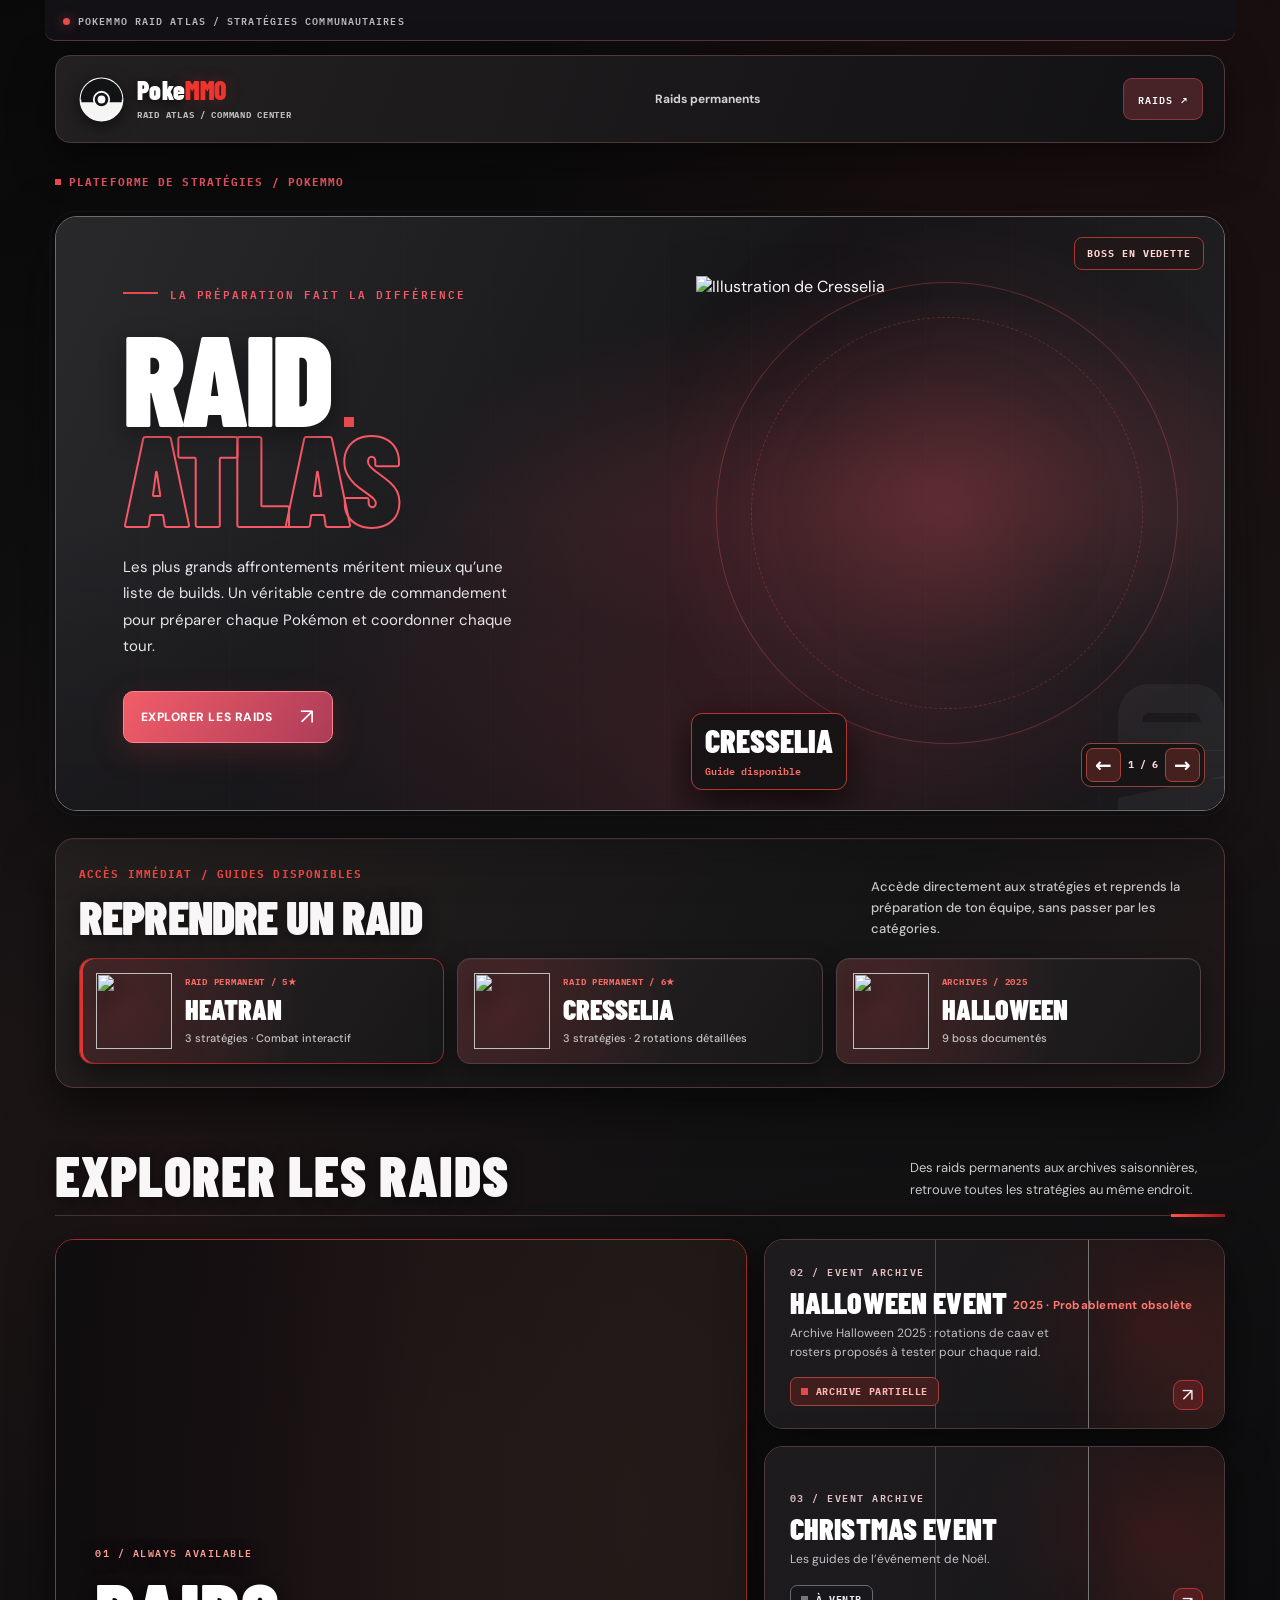
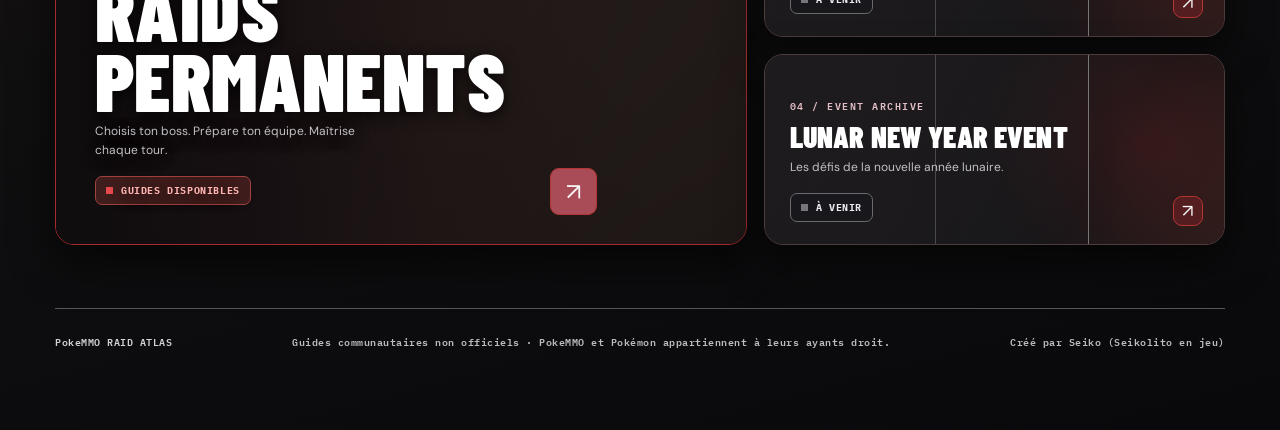
==== index.html @ 14fe2268 "release(fr): finish den GIF framing and transparent Pokemon cards with homepage-only Seiko credit [i" ====
<!doctype html><html lang="fr"><head><meta charset="utf-8"><meta name="viewport" content="width=device-width,initial-scale=1"><meta name="theme-color" content="#0d0e10"><meta name="description" content="Guides de raids PokeMMO : raids permanents, Halloween, Noël et Nouvel An lunaire."><title>Accueil — PokeMMO Raid Atlas</title><link rel="stylesheet" href="assets/raid-hub.css"><link rel="stylesheet" href="assets/raid-pro.css"><link rel="stylesheet" href="assets/raid-atlas.css?v=20261024-atlas1"><link rel="stylesheet" href="assets/raid-site-polish.css?v=20261025-design3"><link rel="stylesheet" href="assets/raid-redesign-v5.css?v=20261025-v5a"><link rel="stylesheet" href="assets/raid-redesign-v6.css?v=20261025-v6d"><style>.halloween-legacy-note{display:inline-block;color:#ff9da5;font:700 clamp(10px,.9vw,12px) "DM Sans",system-ui,sans-serif;letter-spacing:.02em;vertical-align:middle;text-transform:none;white-space:normal}</style><link rel="stylesheet" href="assets/raid-premium-v8.css?v=20261025-premium1"><link rel="stylesheet" href="assets/raid-polish-v9.css?v=20261025-v9d"><link rel="stylesheet" href="assets/raid-finish-v10.css?v=20261025-v10b"><link rel="stylesheet" href="assets/raid-atmosphere-v11.css?v=20261025-v11a"><link rel="stylesheet" href="assets/raid-polish-v12.css?v=20261025-v12b"><link rel="stylesheet" href="assets/raid-polish-v13.css?v=20261025-v13a"></head>
<body><div class="site-wrap" id="top"><div class="mini-bar"><span><i class="rec"></i>POKEMMO RAID ATLAS / STRATÉGIES COMMUNAUTAIRES</span></div>
<header class="topbar navbar"><a class="brand identity" href="index.html" aria-label="Accueil PokeMMO Raid Atlas"><span class="mark" aria-hidden="true"></span><span class="identity-text">Poke<b>MMO</b><small>RAID ATLAS / COMMAND CENTER</small></span></a><nav class="toplinks navlinks" aria-label="Navigation principale"><a href="permanent.html">Raids permanents</a></nav><a class="atlas-secondary" href="permanent.html">RAIDS ↗</a></header>
<main><div class="issue atlas-issue"><span><span class="red-square"></span>PLATEFORME DE STRATÉGIES / POKEMMO</span></div>
  <section class="hero" aria-labelledby="hero-title">
   <div class="hero-left">
    <span class="overline">LA PRÉPARATION FAIT LA DIFFÉRENCE</span>
    <h1 id="hero-title"><span>RAID</span><em>ATLAS</em></h1>
    <p>Les plus grands affrontements méritent mieux qu’une liste de builds. Un véritable centre de commandement pour préparer chaque Pokémon et coordonner chaque tour.</p>
    <a class="primary-button" href="#evenements">EXPLORER LES RAIDS <span class="arr">↗</span></a>
   </div>
   <div class="hero-right"><span class="hero-outline" aria-hidden="true">RAID</span><span class="hero-corner"><i></i> BOSS EN VEDETTE</span><img class="hero-pokemon" src="https://raw.githubusercontent.com/PokeAPI/sprites/master/sprites/pokemon/other/official-artwork/485.png" alt="Illustration officielle de Heatran" width="475" height="475"></div>
   
  </section>
  <section class="raid-quick-access" aria-labelledby="raid-quick-title">
    <div class="raid-quick-access-head">
      <div><span>ACCÈS IMMÉDIAT / GUIDES DISPONIBLES</span><h2 id="raid-quick-title">REPRENDRE UN RAID</h2></div>
      <p>Accède directement aux stratégies et reprends la préparation de ton équipe, sans passer par les catégories.</p>
    </div>
    <div class="raid-quick-access-list">
      <a href="heatran.html" class="raid-quick-access-card raid-quick-special">
        <img loading="lazy" src="https://raw.githubusercontent.com/PokeAPI/sprites/master/sprites/pokemon/other/official-artwork/485.png" alt="">
        <div><span>RAID PERMANENT / 5★</span><strong>HEATRAN</strong><small>3 stratégies · Combat interactif</small></div>
      </a>
      <a href="cresselia.html" class="raid-quick-access-card">
        <img loading="lazy" src="https://raw.githubusercontent.com/PokeAPI/sprites/master/sprites/pokemon/other/official-artwork/488.png" alt="">
        <div><span>RAID PERMANENT / 6★</span><strong>CRESSELIA</strong><small>3 stratégies · 2 rotations détaillées</small></div>
      </a>
      <a href="halloween-2025.html" class="raid-quick-access-card">
        <img loading="lazy" src="https://raw.githubusercontent.com/PokeAPI/sprites/master/sprites/pokemon/other/official-artwork/491.png" alt="">
        <div><span>ARCHIVES / 2025</span><strong>HALLOWEEN</strong><small>9 boss documentés</small></div>
      </a>
    </div>
  </section>
  <section class="section" id="evenements" aria-labelledby="events-title">
    <div class="section-head"><div class="section-title"><h2 id="events-title">EXPLORER LES RAIDS</h2></div><p>Des raids permanents aux archives saisonnières, retrouve toutes les stratégies au même endroit.</p></div>
    <div class="event-grid"><a class="event-card main raid-v10-den-event" href="permanent.html"><span class="event-art raid-v10-den-home" aria-hidden="true"></span><div class="event-info"><span class="card-micro">01 / ALWAYS AVAILABLE</span><h3>RAIDS<br>PERMANENTS</h3><p>Choisis ton boss. Prépare ton équipe. Maîtrise chaque tour.</p><span class="event-state live">Guides disponibles</span></div><span class="event-foot" aria-hidden="true">↗</span></a><a class="event-card haunted" href="halloween.html"><img class="event-art" src="https://raw.githubusercontent.com/PokeAPI/sprites/master/sprites/pokemon/other/official-artwork/94.png" alt="" loading="lazy"><div class="event-info"><span class="card-micro">02 / EVENT ARCHIVE</span><h3>HALLOWEEN EVENT <small class="halloween-legacy-note">2025 · Probablement obsolète</small></h3><p>Archive Halloween 2025 : rotations de caav et rosters proposés à tester pour chaque raid.</p><span class="event-state live">Archive partielle</span></div><span class="event-foot" aria-hidden="true">↗</span></a><a class="event-card winter" href="coming-soon.html?event=christmas"><img class="event-art" src="https://raw.githubusercontent.com/PokeAPI/sprites/master/sprites/pokemon/other/official-artwork/225.png" alt="" loading="lazy"><div class="event-info"><span class="card-micro">03 / EVENT ARCHIVE</span><h3>CHRISTMAS EVENT</h3><p>Les guides de l’événement de Noël.</p><span class="event-state ">À venir</span></div><span class="event-foot" aria-hidden="true">↗</span></a><a class="event-card lunar" href="coming-soon.html?event=lunar"><img class="event-art" src="https://raw.githubusercontent.com/PokeAPI/sprites/master/sprites/pokemon/other/official-artwork/130.png" alt="" loading="lazy"><div class="event-info"><span class="card-micro">04 / EVENT ARCHIVE</span><h3>LUNAR NEW YEAR EVENT</h3><p>Les défis de la nouvelle année lunaire.</p><span class="event-state ">À venir</span></div><span class="event-foot" aria-hidden="true">↗</span></a></div>
  </section>

</main><footer class="atlas-footer"><b>PokeMMO RAID ATLAS</b><span>Guides communautaires non officiels · PokeMMO et Pokémon appartiennent à leurs ayants droit.</span><span class="raid-made-by">Créé par Seiko <span class="raid-made-by-alias">(Seikolito en jeu)</span></span></footer></div><script src="assets/raid-home-carousel.js?v=20261025-v6d"></script><script src="assets/raid-premium-v8.js?v=20261025-premium1"></script><script src="assets/raid-polish-v9.js?v=20261025-v10a"></script></body></html>
---- assets/raid-hub.css ----
:root{color-scheme:dark;font-family:Inter,ui-sans-serif,system-ui,-apple-system,"Segoe UI",sans-serif;--base:#06101e;--surface:#091827;--line:#395476;--text:#f6f8ff;--muted:#adbed1;--hot:#ff804f;background:#06101e;color:var(--text)}
*{box-sizing:border-box}html{scroll-behavior:smooth}body{margin:0;min-height:100vh;background:radial-gradient(ellipse 70% 45% at 48% -13%,#12405c66,transparent),#06101e}
a{text-decoration:none;color:inherit}button{font:inherit}
.site-wrap{max-width:1260px;margin:0 auto;padding:0 26px 90px}
.topbar{display:flex;align-items:center;justify-content:space-between;gap:16px;margin:0 0 23px;padding:20px 0 15px;border-bottom:1px solid #ffffff18}
.brand{display:flex;align-items:center;gap:10px;font-weight:900;letter-spacing:.04em;color:#f3f5fd;font-size:17px;white-space:nowrap}.brand b{color:#ffc15e}.brand small{display:block;letter-spacing:.24em;font-size:9px;color:#b6cde3}
.pokeball{width:33px;height:33px;flex:none;display:inline-grid;place-items:center;border:3px solid #05111f;border-radius:50%;background:linear-gradient(#f64643 0 45%,#111827 46% 56%,#f6f8fa 57%);box-shadow:0 0 0 1px #ffffff9a,0 4px 12px #0009}.pokeball:before{content:"";width:9px;height:9px;border-radius:50%;background:#f7faff;border:3px solid #172235}
.toplinks{display:flex;align-items:center;gap:15px;color:#9eafc6;font-size:13px}.toplinks a:hover,.breadcrumb a:hover{color:#fff}
.breadcrumb{display:flex;align-items:center;gap:11px;margin-bottom:21px;color:#adbed2;font-size:12px}.breadcrumb a{color:#d9e6f9}.breadcrumb .chev{color:#7592b0}
.scene-banner{height:155px;position:relative;overflow:hidden;border:1px solid #305475;border-radius:20px;margin-bottom:21px;background:linear-gradient(90deg,#08202b,#14233c)}
.scene-banner>img{width:100%;height:100%;object-fit:cover;object-position:center 48%;image-rendering:auto;display:block}
.scene-banner:after{content:"";position:absolute;inset:0;box-shadow:inset 0 -25px 35px #06101eb8;pointer-events:none}
.hero-kicker{display:inline-block;color:#63d1ee;text-transform:uppercase;letter-spacing:.2em;font-size:11px;font-weight:850}
h1{font-size:clamp(2.4rem,5vw,4.5rem);line-height:1.04;letter-spacing:-.06em;margin:10px 0 14px}
h2,h3{letter-spacing:-.03em}.intro{font-size:1.02rem;color:#c0cde0;max-width:710px;line-height:1.65;margin:0 0 27px}
.centered{text-align:center}.centered .intro{margin-left:auto;margin-right:auto}
.page-title{margin-bottom:31px}.page-title h1{margin:8px 0 10px}
.event-grid{display:grid;grid-template-columns:repeat(4,minmax(0,1fr));gap:16px}
.raid-grid{display:grid;grid-template-columns:repeat(3,minmax(0,1fr));gap:16px}
.illustrated-card{display:flex;flex-direction:column;min-width:0;border:1px solid #4b698a;border-radius:15px;overflow:hidden;background:linear-gradient(#0a1d31,#081320);box-shadow:0 9px 28px #0006;position:relative;transition:transform .23s,border-color .23s,box-shadow .23s}
.illustrated-card:focus-visible{outline:3px solid #ffe3a4;outline-offset:5px}
.illustrated-card:hover{transform:translateY(-5px);border-color:#85bce6;box-shadow:0 16px 42px #000b}
.illustrated-card.featured{border-color:#ff783c;box-shadow:0 0 0 1px #ff774b88,0 0 16px #f35c38b0,0 14px 34px #000a}
.illustrated-card.featured:hover{box-shadow:0 0 0 2px #ff9258,0 0 30px #ff673ab0,0 16px 38px #000a}
.illustrated-card.featured:after{content:"";position:absolute;inset:0;border:1px solid #ffab78;border-radius:14px;pointer-events:none}
.art-slice{position:relative;display:block;width:100%;height:auto;aspect-ratio:4/3;overflow:hidden;background:#12192b}
.art-slice.art-raid{aspect-ratio:2/1}.art-slice img{position:absolute;top:0;left:0;width:400%;height:auto;max-width:none;transform:translate(var(--shift-x,0%),var(--shift-y,0%));display:block}
.art-slice:after{content:"";position:absolute;inset:0;box-shadow:inset 0 -16px 22px #06111f66;pointer-events:none}
.card-body{flex:1;min-height:157px;display:flex;flex-direction:column;padding:17px 17px 16px}
.card-body h2{font-size:clamp(1.06rem,1.7vw,1.42rem);line-height:1.2;margin:0 0 8px;color:#fff}
.card-body p{color:#afbed1;line-height:1.45;font-size:13px;margin:0 0 17px}
.card-foot{display:flex;align-items:center;justify-content:space-between;gap:9px;margin-top:auto}
.card-status{font-size:11px;font-weight:750;color:#c4d8ee;border:1px solid #60758c80;background:#233449;border-radius:8px;padding:7px 12px}
.card-status.live{background:#9b2924;border-color:#f76d54;color:#fff}
.round-arrow{border:1px solid #476988;background:#0e2335;border-radius:50%;height:35px;width:35px;display:grid;place-items:center;font-size:23px;line-height:1;color:#f6fbff}
.featured .round-arrow{background:#fff;color:#162436;border-color:#fff}
.raid-grid .card-body{min-height:122px;padding:14px 15px}.raid-grid .card-body h2{font-size:1.16rem}.raid-grid .card-body p{margin-bottom:11px}
.raid-grid .card-status{font-size:10px;padding:5px 10px}
.raid-grid .round-arrow{width:30px;height:30px;font-size:19px}
.back-link{display:inline-flex;align-items:center;gap:9px;border:1px solid #5a7391;background:#11263a;color:#dbe9fd;padding:10px 15px;border-radius:25px;font-size:13px;font-weight:750;margin-bottom:23px;transition:background .2s}.back-link:hover{background:#263e58}
.title-scene{background:radial-gradient(ellipse at 100% 20%,#25577a,transparent 46%),linear-gradient(110deg,#0b2639,#091c2a);border:1px solid #4b7698;border-radius:18px;position:relative;overflow:hidden;padding:34px;margin:10px 0 27px}
.title-scene:before{content:"";position:absolute;inset:-10px 0 0 auto;width:57%;background:url("raid-art.webp") 0% 60%/400% auto no-repeat;opacity:.20}
.title-scene>*{position:relative;z-index:1}
.soon-card{max-width:700px;margin:40px auto 0;padding:30px;background:linear-gradient(135deg,#10253b,#0c1726);border:1px solid #4d7291;border-radius:21px;display:flex;align-items:center;gap:22px}
.soon-card img{width:120px;height:120px;object-fit:contain;image-rendering:pixelated;filter:drop-shadow(0 8px 16px #0007)}
.soon-card h2{margin:0 0 7px}.soon-card p{margin:0;color:#a6bad3;line-height:1.5}
.site-footer{border-top:1px solid #33495f;margin-top:48px;padding-top:19px;color:#889fb7;font-size:12px;text-align:center}
@media(max-width:1030px){.event-grid{grid-template-columns:repeat(2,minmax(0,1fr))}.event-grid .art-slice{aspect-ratio:5/3}.raid-grid{grid-template-columns:repeat(2,minmax(0,1fr))}}
@media(max-width:620px){.site-wrap{padding:0 14px 60px}.topbar{padding:14px 0}.toplinks{font-size:11px}.brand{font-size:13px}.brand small{font-size:8px}.pokeball{width:27px;height:27px}.scene-banner{height:auto;aspect-ratio:7/2;border-radius:13px}.scene-banner img{object-fit:cover}.event-grid,.raid-grid{grid-template-columns:repeat(2,minmax(0,1fr));gap:9px}.event-grid .art-slice{aspect-ratio:4/3}.card-body{padding:11px;min-height:152px}.card-body h2{font-size:14px}.card-body p{font-size:11px;line-height:1.38}.card-status{font-size:9px;padding:5px 6px}.round-arrow{width:27px;height:27px;font-size:18px}.raid-grid .card-body{padding:10px;min-height:105px}.raid-grid .card-body h2{font-size:14px}.raid-grid .card-body p{font-size:10px}.title-scene{padding:23px}.intro{font-size:.89rem}.soon-card{padding:18px;gap:8px}.soon-card img{width:80px;height:80px}}
@media(max-width:390px){.event-grid,.raid-grid{grid-template-columns:1fr}.card-body{min-height:112px}.raid-grid .art-slice,.event-grid .art-slice{aspect-ratio:2/1}}
@media(prefers-reduced-motion:reduce){.illustrated-card,.back-link{transition:none}}
---- assets/raid-pro.css ----
/* Raid Guide FR — interface nette, cohérente et responsive. */
:root{--pro-line:#283e55;--pro-ink:#f4f7fc;--pro-muted:#a6b8cc;--pro-bg:#070f1c}
body{background:radial-gradient(ellipse 68% 380px at 50% -150px,#20426160,transparent),#070f1c;color:var(--pro-ink)}
.site-wrap{max-width:1190px;padding:0 26px 80px}
.topbar{margin-bottom:26px;padding:21px 0 18px;border-bottom:1px solid #284159}
.brand{letter-spacing:.025em;font-size:18px}.brand small{font-size:10px;letter-spacing:.22em}
.toplinks{gap:22px}.toplinks a{font-weight:650;color:#b8cce0}.toplinks a:hover{color:white}
.scene-banner{height:145px;border-radius:12px;border-color:#2f475c;box-shadow:none;background:#122b40}
.scene-banner>img{object-fit:cover;object-position:center 48%;opacity:.80}
.scene-banner:after{background:linear-gradient(0deg,#07111bdd,transparent 55%),linear-gradient(90deg,#07142188,transparent 60%)}
.hero-kicker{font-size:11px;color:#79c8e3;letter-spacing:.17em}
h1{font-size:clamp(2.2rem,5vw,3.8rem);letter-spacing:-.048em;line-height:1.08}
h2{letter-spacing:-.018em}
.intro{color:#b4c3d4;line-height:1.58;font-size:1.02rem}
.page-title{margin-bottom:30px}
.breadcrumb{color:#adc1d4;font-size:13px;margin-bottom:20px}
.back-link{border-radius:8px;background:#112238;border:1px solid #354f6c;box-shadow:none;font-weight:650}
.event-grid,.raid-grid{gap:17px}
.illustrated-card{background:#0b1828;border:1px solid #30475f;border-radius:13px;box-shadow:0 5px 20px #02050a4c;transition:transform .18s ease,border-color .18s ease,box-shadow .18s ease}
.illustrated-card:hover{transform:translateY(-3px);border-color:#6d95b8;box-shadow:0 12px 27px #02050a99}
.illustrated-card.featured,.illustrated-card.featured:hover{border:1px solid #e78955;box-shadow:0 0 0 1px #e7895530,0 10px 30px #0009}
.illustrated-card.featured:after{border:0;border-radius:0;inset:auto 0 0;height:3px;background:#ef8856}
.art-slice.art-pro,.event-grid .art-slice.art-pro,.raid-grid .art-slice.art-pro{position:relative;aspect-ratio:1.25;min-height:0;width:100%;isolation:isolate;overflow:hidden;background:radial-gradient(circle at 62% 45%,var(--glow,#7a5263),transparent 57%),linear-gradient(155deg,var(--shade-a,#222d49),var(--shade-b,#0b1528))}
.raid-grid .art-slice.art-pro{aspect-ratio:1.64}
.art-slice.art-pro:before{content:"";position:absolute;inset:0;z-index:-1;background:radial-gradient(circle at 82% 13%,#ffffff12 0 1px,transparent 2px) 0 0 / 26px 26px,linear-gradient(165deg,transparent 40%,#06111f55 100%);pointer-events:none}
.art-slice.art-pro:after{content:"";position:absolute;inset:0;box-shadow:none;background:linear-gradient(0deg,#0b1723b5,transparent 33%);pointer-events:none;z-index:1}
.art-slice .scene-motif{position:absolute;inset:auto -10% -50% -10%;height:70%;border:1px solid #ffffff0c;border-radius:50% 50% 0 0;background:linear-gradient(0deg,#080f1db3,#ffffff0a);transform:rotate(-6deg)}
.art-slice img.art-pokemon{position:absolute;z-index:1;display:block;left:15%;top:0;width:70%;height:96%;max-width:100%;object-fit:contain;image-rendering:auto;transform:none;filter:drop-shadow(0 12px 13px #000b);transition:transform .25s ease}
.illustrated-card:hover .art-slice img.art-pokemon{transform:translateY(-4px) scale(1.025)}
.theme-lava{--shade-a:#402333;--shade-b:#1f2436;--glow:#b75737aa}
.theme-ghost{--shade-a:#28234c;--shade-b:#121933;--glow:#7542c4a0}
.theme-frost{--shade-a:#15354d;--shade-b:#0b2540;--glow:#67afdb82}
.theme-lunar{--shade-a:#52273e;--shade-b:#2d1b34;--glow:#c65e478a}
.theme-dream{--shade-a:#27344e;--shade-b:#171e39;--glow:#b7a1e082}
.theme-melody{--shade-a:#34254a;--shade-b:#1c2340;--glow:#d685b583}
.theme-steel{--shade-a:#233f50;--shade-b:#152433;--glow:#729ebf8f}
.theme-stone{--shade-a:#4a3337;--shade-b:#262337;--glow:#ba826e8f}
.theme-forest{--shade-a:#1b493c;--shade-b:#152d30;--glow:#5ba76b85}
.card-body{min-height:148px;padding:16px 16px 17px;gap:0}
.card-body h2{font-size:clamp(1.06rem,1.7vw,1.29rem);letter-spacing:-.02em;margin:0 0 8px;font-weight:780;line-height:1.24}
.card-body p{font-size:12px;color:#a9bbcf;line-height:1.55}
.card-status{background:#182a3f;border:1px solid #354e6c;color:#bfd1e5;border-radius:7px;font-weight:720;font-size:11px;padding:7px 11px}
.card-status.live{background:#753827;border-color:#cf7048;color:#fff}
.round-arrow{background:#132339;border-color:#3a536b;width:31px;height:31px;font-size:19px}
.featured .round-arrow{background:#e8f1ff;border-color:#e8f1ff}
.raid-grid .card-body{min-height:110px;padding:14px}
.raid-grid .card-body h2{font-size:1.15rem}
.raid-grid .card-body p{font-size:12px}
.soon-card,.title-scene{border-radius:13px;box-shadow:none;border-color:#375570}
.site-footer{border-color:#2a4058;color:#859db5}
@media(max-width:1030px){.event-grid{grid-template-columns:repeat(2,minmax(0,1fr))}.raid-grid{grid-template-columns:repeat(2,minmax(0,1fr))}.event-grid .art-slice.art-pro{aspect-ratio:1.5}}
@media(max-width:620px){.site-wrap{padding:0 15px 64px}.scene-banner{height:118px}.topbar{gap:8px}.brand{font-size:13px}.toplinks{gap:9px;font-size:11px}h1{font-size:2.3rem}.event-grid,.raid-grid{grid-template-columns:repeat(2,minmax(0,1fr));gap:10px}.event-grid .art-slice.art-pro,.raid-grid .art-slice.art-pro{aspect-ratio:1.16}.card-body{min-height:150px;padding:12px}.card-body h2{font-size:14px}.card-body p,.raid-grid .card-body p{font-size:11px}.raid-grid .card-body{min-height:139px;padding:12px}.card-status{font-size:10px;padding:5px 7px}.art-slice img.art-pokemon{width:84%;left:8%}}
@media(max-width:390px){.event-grid,.raid-grid{grid-template-columns:1fr}.event-grid .art-slice.art-pro,.raid-grid .art-slice.art-pro{aspect-ratio:1.7}.card-body,.raid-grid .card-body{min-height:105px}}
@media(prefers-reduced-motion:reduce){.illustrated-card,.art-slice img.art-pokemon{transition:none!important}}
---- assets/raid-atlas.css ----
/* Identité RAID ATLAS approuvée pour les pages de navigation françaises. */

@import url('https://fonts.googleapis.com/css2?family=Barlow+Condensed:wght@500;600;700;800;900&family=DM+Sans:wght@400;500;600;700&family=IBM+Plex+Mono:wght@400;500;600&display=swap');
:root{color-scheme:dark;--bg:#0d0e10;--frame:#151619;--surface:#1b1c20;--surface2:#222327;--line:#36383e;--text:#f5f4f1;--muted:#a4a5ab;--dim:#74767f;--red:#e8494c;--red2:#fd6665;--bone:#edeae5;--heading:"Barlow Condensed",Impact,"Arial Narrow",sans-serif;--sans:"DM Sans",system-ui,sans-serif;--mono:"IBM Plex Mono",ui-monospace,monospace;font-family:var(--sans);background:var(--bg);color:var(--text)}
*{box-sizing:border-box}html{scroll-behavior:smooth}body{min-height:100vh;margin:0;background:var(--bg)}body:before{content:"";position:fixed;inset:0;pointer-events:none;opacity:.075;background:repeating-linear-gradient(0deg,transparent 0 3px,#fff 3.5px 4px);z-index:50;mix-blend-mode:soft-light}
a{color:inherit;text-decoration:none}button{font:inherit}button,a{outline-offset:4px}button:focus-visible,a:focus-visible{outline:2px solid #fff}img{display:block;max-width:100%}p,h1,h2,h3{margin-top:0}
.shell{max-width:1460px;margin:auto;padding:0 clamp(17px,4.3vw,68px) 80px}
.mini-bar{font:600 10px var(--mono);letter-spacing:.16em;color:#a9a9ad;border-bottom:1px solid var(--line);padding:11px 0;display:flex;gap:12px;align-items:center;justify-content:space-between}
.mini-bar .rec{display:inline-block;width:7px;height:7px;border-radius:50%;background:var(--red);box-shadow:0 0 13px #e8494c66;margin-right:8px}
.navbar{height:84px;display:flex;justify-content:space-between;align-items:center;gap:30px}
.identity{display:flex;gap:12px;align-items:center}
.mark{display:grid;place-items:center;width:42px;height:42px;background:var(--red);clip-path:polygon(0 0,80% 0,100% 20%,100% 100%,20% 100%,0 80%);position:relative}
.mark:before{content:"";width:24px;height:24px;border-radius:50%;border:3px solid #fff;position:absolute}
.mark:after{content:"";width:12px;height:3px;background:#fff;position:absolute;box-shadow:0 0 0 2px var(--red)}
.identity-text{font:900 23px/0.9 var(--heading);letter-spacing:.035em}.identity-text b{color:var(--red)}
.identity-text small{display:block;font:600 9px var(--mono);letter-spacing:.19em;color:var(--muted);margin-top:7px}
.navlinks{display:flex;gap:34px;align-items:center;font:600 12px var(--sans);color:#aeb0b8}.navlinks a:hover{color:white}.navlinks a:first-child{color:white}
.nav-pill{border:1px solid #4b4d53;padding:11px 15px;font:600 11px var(--mono);letter-spacing:.03em;transition:border-color .2s,background .2s}.nav-pill:hover{border-color:#d7d6d3;background:#25262a}
.issue{display:flex;justify-content:space-between;gap:12px;align-items:center;font:600 10px var(--mono);letter-spacing:.13em;color:#9c9da4;border-top:1px solid var(--line);padding:12px 0 13px}
.issue strong{color:#fff}.issue .red-square{width:6px;height:6px;background:var(--red);display:inline-block;margin:0 8px 1px 0}
.hero{position:relative;isolation:isolate;overflow:hidden;min-height:560px;background:#18191d;border:1px solid #3d3e43;display:grid;grid-template-columns:1fr .9fr;align-items:stretch}
.hero:before{content:"";position:absolute;inset:0;z-index:-2;background:linear-gradient(116deg,#1b1b1e 2%,#151519 53%,#411d22 100%)}
.hero:after{content:"";position:absolute;inset:0;z-index:-1;background:repeating-linear-gradient(90deg,transparent 0 71px,#ffffff09 71px 72px),linear-gradient(180deg,transparent 72%,#0d0e1099);pointer-events:none}
.hero-left{padding:clamp(30px,5.2vw,76px);display:flex;flex-direction:column;align-items:flex-start;justify-content:center;position:relative;z-index:4}
.overline{font:600 11px var(--mono);letter-spacing:.18em;color:#d1bab7;display:flex;align-items:center;gap:12px;margin-bottom:24px}
.overline:before{content:"";display:block;width:35px;height:2px;background:var(--red)}
.hero h1{font:900 clamp(76px,10vw,154px)/.77 var(--heading);letter-spacing:-.033em;color:#f5f4f1;margin:0 0 29px;text-transform:uppercase;white-space:nowrap}
.hero h1 em{font-style:normal;color:transparent;-webkit-text-stroke:1px #d6d4d0;display:block;letter-spacing:-.05em}
.hero h1 span{display:block;position:relative}.hero h1 span:after{content:"";display:inline-block;width:10px;height:10px;background:var(--red);margin-left:14px}
.hero p{max-width:390px;font-size:14px;line-height:1.85;color:#bfc0c4;margin-bottom:32px}
.primary-button{background:var(--red);border:1px solid var(--red);min-height:50px;display:inline-flex;align-items:center;gap:28px;justify-content:space-between;padding:14px 17px;color:#fff;font:800 12px var(--sans);letter-spacing:.045em;transition:background .15s,transform .2s}.primary-button:hover{background:#f56061;transform:translateY(-2px)}.primary-button .arr{font:22px/1 var(--sans)}
.hero-right{position:relative;z-index:2;display:grid;place-items:center;overflow:hidden;min-height:410px}
.hero-right:before{content:"";position:absolute;width:520px;height:520px;max-width:96%;border:1px solid #ffffff1e;border-radius:50%;background:radial-gradient(circle,#a642413d 0,transparent 61%);box-shadow:inset 0 0 0 56px #ffffff04,inset 0 0 0 100px #0000}
.hero-right:after{content:"";width:390px;height:390px;max-width:74%;aspect-ratio:1;position:absolute;border:1px dashed #ffffff3a;border-radius:50%;animation:spin 65s linear infinite}
.hero-pokemon{position:relative;z-index:2;width:min(91%,590px);max-height:520px;object-fit:contain;filter:drop-shadow(0 35px 20px #000b);animation:float 6s ease-in-out infinite}
.hero-outline{position:absolute;z-index:0;font:900 240px var(--heading);right:-10%;bottom:-88px;color:#ffffff09;letter-spacing:-.06em;transform:rotate(-90deg);pointer-events:none}
.hero-corner{position:absolute;right:28px;top:25px;z-index:4;display:flex;gap:8px;align-items:center;font:500 10px var(--mono);color:#e7c3be;letter-spacing:.09em}
.hero-corner i{display:inline-block;width:23px;height:1px;background:var(--red)}
.hero-bottom{grid-column:1/-1;background:#101114ec;border-top:1px solid #44444a;display:grid;grid-template-columns:repeat(3,1fr);position:relative;z-index:5}
.hero-bottom>div{padding:17px 26px;display:flex;gap:11px;align-items:center;border-right:1px solid #37383d}
.hero-bottom>div:last-child{border-right:0}.hero-bottom strong{font:900 30px var(--heading);color:#fff}.hero-bottom span{font:600 9px var(--mono);letter-spacing:.12em;color:#999ba3;text-transform:uppercase}
.section{margin-top:75px}.section-head{display:flex;align-items:flex-end;justify-content:space-between;gap:20px;margin-bottom:23px}
.section-title{display:flex;gap:17px;align-items:flex-start}
.section-no{font:600 13px var(--mono);color:var(--red);padding-top:7px}
.section h2{font:900 clamp(37px,4.4vw,61px)/.94 var(--heading);letter-spacing:.01em;text-transform:uppercase;margin:0}
.section-head p{color:#9b9da3;font-size:12px;max-width:315px;line-height:1.7;margin:0}
.link-arrow{font:650 11px var(--mono);color:#d6d7dc;border-bottom:1px solid #64666c;padding-bottom:9px;white-space:nowrap}.link-arrow:hover{color:var(--red);border-color:var(--red)}
.event-grid{display:grid;grid-template-columns:1.2fr .8fr;grid-template-rows:repeat(3,minmax(140px,1fr));gap:13px}
.event-card{position:relative;overflow:hidden;display:flex;align-items:flex-end;isolation:isolate;border:1px solid #3b3c42;background:var(--surface);min-height:143px;transition:transform .2s,border-color .2s}.event-card:hover{transform:translateY(-3px);border-color:#a4a4a8}
.event-card:before{content:"";position:absolute;inset:0;z-index:-2;background:radial-gradient(circle at 77% 49%,var(--aura,#4d4141) 0,transparent 58%),linear-gradient(112deg,#242429,#16171a)}
.event-card:after{content:"";position:absolute;inset:0;z-index:-1;background:linear-gradient(90deg,#111215d1 0%,#11121590 54%,transparent 100%)}
.event-card.main{grid-row:1/4;min-height:455px;--aura:#85332e70;border-color:#9d5556;background:#262022}
.event-card.main:after{background:linear-gradient(0deg,#111115dc 0%,#11111588 43%,transparent 79%)}
.event-art{position:absolute;right:5%;top:-13%;height:137%;width:58%;object-fit:contain;object-position:center;filter:drop-shadow(0 18px 18px #0009);opacity:.9;z-index:-1;transition:transform .26s ease}
.event-card:hover .event-art{transform:translateY(-5px) scale(1.04)}
.event-card.main .event-art{top:3%;height:82%;right:0;width:94%;opacity:.93}
.event-info{position:relative;z-index:2;display:flex;flex-direction:column;align-items:flex-start;gap:8px;padding:22px 25px;width:100%}
.event-card.main .event-info{padding:39px}
.card-micro{font:600 10px var(--mono);letter-spacing:.15em;color:#cbcccf}
.event-card.main .card-micro{color:#ff9c93}.event-info h3{font:900 30px/.95 var(--heading);margin:0;text-transform:uppercase;letter-spacing:.01em}
.event-card.main h3{font-size:clamp(53px,6.4vw,93px);max-width:400px;line-height:.85;margin-top:6px}
.event-info p{font-size:12px;line-height:1.55;color:#c2c1c5;margin:0;max-width:290px}
.event-state{display:flex;align-items:center;gap:8px;font:700 10px var(--mono);text-transform:uppercase;letter-spacing:.06em;color:#e4e3e2;margin-top:8px}
.event-state:before{content:"";width:7px;height:7px;background:#75777d}.event-state.live:before{background:var(--red)}
.event-foot{position:absolute;right:21px;bottom:18px;width:30px;height:30px;border:1px solid #ffffff88;display:grid;place-items:center;font:18px var(--sans);z-index:4}
.event-card.main .event-foot{right:30px;bottom:29px;width:47px;height:47px;background:var(--red);border-color:var(--red);font-size:24px}
.event-card.haunted{--aura:#55416c8c}.event-card.winter{--aura:#3b677a8c}.event-card.lunar{--aura:#8b3b4180}
.raid-list{display:grid;grid-template-columns:repeat(3,minmax(0,1fr));gap:13px}
.raid-tile{position:relative;min-height:228px;background:#1a1b1f;border:1px solid #34363c;overflow:hidden;isolation:isolate;padding:20px;display:flex;flex-direction:column;align-items:flex-start;justify-content:space-between;transition:transform .18s,border-color .18s}
.raid-tile:after{content:"";position:absolute;inset:0;z-index:-2;background:radial-gradient(circle at 83% 64%,var(--halo,#4c4b4d75),transparent 63%)}
.raid-tile:hover{border-color:#9c9da1;transform:translateY(-3px)}
.raid-tile.selected{border-color:#a74b4e;background:#231b1f;--halo:#a842427d}.raid-tile .num{font:500 11px var(--mono);letter-spacing:.07em;color:#999aa3}
.raid-tile h3{font:900 clamp(31px,3.6vw,49px) var(--heading);text-transform:uppercase;letter-spacing:.018em;margin:0 0 7px;position:relative;z-index:3}
.raid-tile p{font:500 11px var(--sans);color:#b2b4ba;position:relative;z-index:3;margin:0}
.raid-art{position:absolute;top:0;right:-6%;height:100%;width:67%;object-fit:contain;opacity:.77;filter:drop-shadow(0 12px 12px #0009)}
.raid-tile.selected .raid-art{opacity:1}
.raid-tile .available{font:600 9px var(--mono);padding:7px 10px;color:#eee;border:1px solid #5e6068;position:relative;z-index:3}
.raid-tile.selected .available{background:var(--red);border-color:var(--red);color:#fff}
.tactical{margin-top:76px;border:1px solid #414349;background:#16171a;display:grid;grid-template-columns:280px minmax(0,1fr);overflow:hidden;min-height:430px}
.tactical-aside{background:linear-gradient(180deg,#2e1c20,#1b191c 53%,#16171a);border-right:1px solid #42444b;padding:33px 25px;display:flex;flex-direction:column;gap:15px;position:relative;overflow:hidden}
.tactical-aside:before{content:"485";position:absolute;bottom:-44px;left:3px;font:900 250px var(--heading);color:#ffffff0b;pointer-events:none}
.tactical-aside .code{font:600 11px var(--mono);color:#f1797c;letter-spacing:.16em}
.tactical-aside h2{font:900 58px/.91 var(--heading);text-transform:uppercase;margin:5px 0}
.tactical-aside p{font:500 12px/1.7 var(--sans);color:#bcb5b6;z-index:2}
.tactical-aside .asidetag{font:700 10px var(--mono);color:#f1cbcb;border-left:2px solid var(--red);padding-left:11px;z-index:2}
.tactical-main{padding:26px 27px}
.tactical-top{display:flex;align-items:center;justify-content:space-between;gap:18px;flex-wrap:wrap;border-bottom:1px solid #35363b;padding-bottom:17px;margin-bottom:20px}
.tactical-top b{font:600 11px var(--mono);letter-spacing:.14em}
.tactical-top b em{font-style:normal;color:var(--red)}
.phase-tags{display:flex;gap:4px}
.phase-tags span{border:1px solid #3d3d44;background:#212227;padding:8px 10px;font:700 10px var(--mono);color:#82848c}
.phase-tags span:first-child{background:var(--red);border-color:var(--red);color:#fff}
.battle-title{display:flex;align-items:baseline;gap:14px;margin-bottom:15px;flex-wrap:wrap}
.battle-title .phase{font:700 11px var(--mono);color:#ed696c}
.battle-title h3{font:900 32px var(--heading);letter-spacing:.02em;text-transform:uppercase;margin:0}
.play-grid{display:grid;grid-template-columns:repeat(4,minmax(0,1fr));gap:9px}
.play{position:relative;border:1px solid #44464e;background:#202126;padding:15px 12px;min-height:130px;display:flex;flex-direction:column;justify-content:space-between;gap:9px;cursor:pointer;text-align:left;color:#eee;transition:border-color .15s,background .15s}
.play .player-label{font:600 9px var(--mono);color:#a2a4ab;letter-spacing:.09em}
.play .poke{font:800 20px var(--heading);text-transform:uppercase}
.play .move{font:600 11px var(--sans);color:#e2e1e3}
.play[aria-pressed=true]{border-color:#ef7072;background:#382327;box-shadow:inset 0 3px 0 var(--red)}.play[aria-pressed=true] .player-label{color:#ff9fa1}
.play .action-num{position:absolute;right:12px;top:11px;color:#696b72;font:500 10px var(--mono)}
.battle-bottom{display:flex;align-items:center;justify-content:space-between;gap:14px;margin-top:20px;flex-wrap:wrap}
.battle-hint{font:500 12px/1.55 var(--sans);color:#afb0b5;max-width:470px}
.copy-action{font:700 11px var(--mono);letter-spacing:.03em;background:transparent;color:#fff;border:1px solid #6a6a71;padding:13px 16px;cursor:pointer;transition:background .15s,border-color .15s}
.copy-action:hover{background:#292a2f;border-color:#b1b1b5}.copy-action.copied{color:#fff;border-color:#358766;background:#1b5a40}
.tactical-link{display:inline-flex;align-items:center;gap:8px;color:#fff;font:700 11px var(--mono);margin-top:20px;border-bottom:1px solid #c5c5c5;padding-bottom:10px}
.bottom-call{display:flex;justify-content:space-between;gap:22px;align-items:center;border-top:1px solid #37383e;margin-top:62px;padding:30px 0 0}
.bottom-call h3{font:800 32px var(--heading);text-transform:uppercase;margin:0 0 4px}
.bottom-call p{color:#898b94;font-size:12px;margin:0}
.footer{margin-top:55px;border-top:1px solid #38393d;padding-top:20px;display:flex;justify-content:space-between;gap:12px;flex-wrap:wrap;font:600 10px var(--mono);letter-spacing:.07em;color:#878891}
@keyframes float{50%{transform:translateY(-10px)}}@keyframes spin{to{transform:rotate(360deg)}}
@media(max-width:1100px){.hero{grid-template-columns:1.1fr .9fr}.hero h1{font-size:clamp(68px,9vw,110px)}.hero-left{padding:39px}.hero-bottom>div{padding:13px 16px}.raid-list{grid-template-columns:repeat(2,1fr)}.tactical{grid-template-columns:220px 1fr}.tactical-aside{padding:26px 18px}.play-grid{grid-template-columns:repeat(2,minmax(0,1fr))}.play{min-height:120px}}
@media(max-width:760px){.navbar{height:73px}.navlinks{display:none}.nav-pill{font-size:10px;padding:10px}.hero{grid-template-columns:1fr;min-height:0}.hero-left{padding:34px 29px 0}.hero-left h1{font-size:clamp(70px,17vw,132px)}.hero-left p{max-width:500px;margin-bottom:20px}.hero-right{min-height:330px}.hero-pokemon{max-height:350px}.hero-bottom{grid-template-columns:repeat(3,1fr)}.hero-bottom>div{padding:13px 7px;justify-content:center;gap:5px}.hero-bottom strong{font-size:25px}.hero-bottom span{font-size:8px;letter-spacing:0}.section{margin-top:52px}.event-grid{grid-template-columns:1fr;grid-template-rows:auto}.event-card.main{grid-row:auto;min-height:360px}.event-card{min-height:145px}.event-card.main .event-art{right:0;width:90%}.section-head{align-items:flex-start;flex-direction:column}.event-info h3{font-size:27px}.event-card.main h3{font-size:64px}.tactical{grid-template-columns:1fr}.tactical-aside{min-height:190px}.tactical-aside h2{font-size:55px}.tactical-main{padding:20px}.bottom-call{align-items:flex-start;flex-direction:column}}
@media(max-width:480px){.shell{padding:0 13px 55px}.mini-bar{font-size:8px}.mini-bar span:last-child{display:none}.nav-pill{padding:8px 7px}.hero h1{font-size:clamp(64px,17vw,96px)}.hero-left{padding:28px 22px 0}.hero-right{min-height:250px}.hero-pokemon{max-height:280px}.hero-bottom>div{gap:4px}.hero-bottom span{font-size:7px}.section h2{font-size:40px}.raid-list{grid-template-columns:1fr}.raid-tile{min-height:190px}.play-grid{gap:6px}.play{padding:12px 9px;min-height:110px}.play .poke{font-size:19px}.battle-title h3{font-size:27px}.tactical-aside{min-height:170px}.event-card.main{min-height:340px}.event-card.main .event-info{padding:26px}}
@media(prefers-reduced-motion:reduce){*,*:before,*:after{animation:none!important;transition:none!important}}


/* RAID ATLAS · pages séparées : accueil > événement > raid > guide.
   Ces adaptations reprennent la direction du prototype sans modifier le parcours. */
.site-wrap{max-width:1460px;margin:0 auto;padding:0 clamp(17px,4.3vw,68px) 80px}
.topbar.navbar{height:84px;padding:0;margin:0;border:0;display:flex;align-items:center;justify-content:space-between;gap:24px}
.topbar .brand.identity{display:flex;align-items:center;gap:12px;font-weight:inherit;letter-spacing:normal;font-size:inherit;white-space:nowrap}
.topbar .identity-text{font:900 23px/.9 var(--heading);color:#f5f4f1;letter-spacing:.035em}
.topbar .identity-text b{color:var(--red)}
.topbar .identity-text small{display:block;color:#a4a5ab;font:600 9px var(--mono);letter-spacing:.19em;margin-top:7px}
.topbar .toplinks.navlinks{display:flex;align-items:center;gap:31px;color:#afb0b6;font-size:12px}
.topbar .toplinks a{color:#afb0b6;font:600 12px var(--sans)}
.topbar .toplinks a[aria-current=page],.topbar .toplinks a:hover{color:#fff}
.topbar .toplinks a[aria-current=page]:after{content:"";height:2px;background:var(--red);display:block;margin-top:8px}
.atlas-secondary{font:600 10px var(--mono);letter-spacing:.12em;border:1px solid #44454c;padding:11px 14px;color:#ddd}
.atlas-secondary:hover{border-color:#d1d1d1;background:#27282b}
.issue.atlas-issue{border-bottom:1px solid #36383e;margin-bottom:0}
.section .event-grid{grid-template-columns:1.2fr .8fr;grid-template-rows:repeat(3,minmax(145px,1fr));gap:13px}
.hero.atlas-hero{width:100%;border:1px solid #45464b;margin:0;box-shadow:none}
.hero .hero-left,.hero .hero-right{min-width:0}
.hero .hero-left{z-index:3}
.hero .hero-bottom{min-height:81px}
.hero.atlas-hero h1{white-space:normal}
.hero.atlas-hero .hero-bottom strong{font-variant-numeric:tabular-nums}
.atlas-kicker{font:600 10px var(--mono);letter-spacing:.15em;color:#f17b7f}
.atlas-breadcrumb{display:flex;align-items:center;gap:10px;color:#a0a2aa;font:500 11px var(--mono);padding:17px 0 21px;flex-wrap:wrap}
.atlas-breadcrumb a{color:#d9d9dc}.atlas-breadcrumb a:hover{color:#fff}
.atlas-breadcrumb .sep{color:var(--red)}
.atlas-breadcrumb [aria-current=page]{color:#f6f5f3}
.atlas-back{display:inline-flex;border-bottom:1px solid #65666b;color:#cfd0d3;padding:0 0 7px;font:600 11px var(--mono);margin:0 0 28px;transition:color .2s}
.atlas-back:hover{color:#fff;border-color:var(--red)}
.atlas-page-intro{display:flex;align-items:flex-end;justify-content:space-between;gap:32px;margin:10px 0 31px}
.atlas-page-intro .copy{max-width:700px}
.atlas-page-intro h1{font:900 clamp(60px,7vw,107px)/.83 var(--heading);text-transform:uppercase;letter-spacing:-.025em;margin:11px 0 18px}
.atlas-page-intro h1 em{font-style:normal;color:transparent;-webkit-text-stroke:1px #e9e6e2}
.atlas-page-intro p{max-width:520px;font:400 14px/1.8 var(--sans);color:#acadb4;margin:0}
.atlas-side-stat{display:flex;gap:16px;align-items:flex-end;padding:0 0 12px;border-bottom:1px solid #45464d;white-space:nowrap}
.atlas-side-stat strong{font:900 65px/.8 var(--heading)}
.atlas-side-stat span{font:600 10px/1.6 var(--mono);color:#a8a9b0;letter-spacing:.08em}
.atlas-list-hero{border:1px solid #45464c;background:#1d1c20;display:grid;grid-template-columns:1.07fr .93fr;position:relative;overflow:hidden;isolation:isolate;min-height:275px;margin-bottom:38px}
.atlas-list-hero:before{content:"";position:absolute;inset:0;z-index:-1;background:repeating-linear-gradient(90deg,#ffffff06 0 1px,transparent 1px 72px),linear-gradient(115deg,#231d20 0%,#1b1b1e 50%,#452226 100%)}
.atlas-list-copy{padding:clamp(24px,4vw,52px);display:flex;flex-direction:column;justify-content:center;gap:12px;position:relative;z-index:2}
.atlas-list-copy h1{font:900 clamp(60px,7.5vw,114px)/.85 var(--heading);letter-spacing:-.025em;margin:0;text-transform:uppercase}
.atlas-list-copy h1 em{font-style:normal;color:transparent;-webkit-text-stroke:1px #e7e3df}
.atlas-list-copy p{font-size:13px;color:#c3c0c3;line-height:1.7;max-width:450px;margin:0}
.atlas-list-art{position:relative;display:grid;place-items:center;min-height:220px;isolation:isolate}
.atlas-list-art:before{content:"";position:absolute;width:320px;height:320px;border:1px dashed #fff3;border-radius:50%;box-shadow:0 0 0 62px #ffffff07}
.atlas-list-art img{width:min(90%,360px);max-height:300px;object-fit:contain;filter:drop-shadow(0 19px 19px #0009);position:relative;z-index:2}
.atlas-list-art small{font:500 11px var(--mono);color:#bbbbbf;position:absolute;right:27px;top:22px}
.atlas-section-row{display:flex;align-items:baseline;justify-content:space-between;gap:18px;margin-bottom:20px;flex-wrap:wrap}
.atlas-section-row h2{font:900 clamp(38px,4.5vw,62px)/.9 var(--heading);text-transform:uppercase;margin:0}
.atlas-section-row small{color:#a2a2aa;font:600 10px var(--mono)}
.raid-list .raid-tile{min-height:245px}
.raid-list .raid-tile h3{line-height:.92}
.raid-list .raid-art{right:-7%;width:75%;height:105%;opacity:.83}
.raid-list .raid-tile.selected .raid-art{opacity:1}
.atlas-soon{min-height:395px;background:linear-gradient(115deg,#201b1e,#121316 68%,#28191d);border:1px solid #454349;display:grid;grid-template-columns:1fr .78fr;overflow:hidden;position:relative;isolation:isolate}
.atlas-soon:before{content:"";position:absolute;inset:0;background:linear-gradient(90deg,#fff0 65%,#ed555519),repeating-linear-gradient(90deg,#ffffff08 0 1px,transparent 1px 65px);pointer-events:none;z-index:-1}
.atlas-soon .atlas-soon-copy{padding:clamp(25px,5vw,60px);align-self:center;position:relative;z-index:2}
.atlas-soon h1{font:900 clamp(58px,8vw,112px)/.87 var(--heading);letter-spacing:-.02em;text-transform:uppercase;margin:16px 0 23px}
.atlas-soon p{max-width:510px;color:#b9b9be;font-size:14px;line-height:1.8}
.atlas-soon .atlas-soon-art{display:grid;place-items:center;position:relative}
.atlas-soon .atlas-soon-art:before{content:"";position:absolute;aspect-ratio:1;width:min(90%,360px);border:1px dashed #ffffff39;border-radius:50%;box-shadow:inset 0 0 0 60px #ffffff06}
.atlas-soon .atlas-soon-art img{position:relative;z-index:2;width:min(82%,360px);max-height:370px;object-fit:contain;filter:drop-shadow(0 20px 20px #0009)}
.atlas-soon-foot{border:1px solid #45454b;border-top:0;padding:19px 27px;display:flex;justify-content:space-between;gap:14px;align-items:center;background:#191a1e}
.atlas-soon-foot div{display:flex;align-items:center;gap:16px}
.atlas-soon-foot img{width:64px;height:64px;object-fit:contain}
.atlas-soon-foot h2{font:900 31px var(--heading);text-transform:uppercase;margin:0 0 2px}
.atlas-soon-foot p{font-size:12px;color:#a9a9ae;margin:0}
.atlas-footer{border-top:1px solid #38393f;color:#909096;margin:65px 0 0;padding:23px 0 0;font:600 10px var(--mono);letter-spacing:.05em;display:flex;justify-content:space-between;gap:12px;flex-wrap:wrap}
.atlas-footer b{color:#d3d3d6;font-weight:600}
.atlas-muted{color:#96979e}
@media(max-width:930px){
.topbar .toplinks.navlinks{gap:16px}
.atlas-list-hero{grid-template-columns:1fr .9fr}
.atlas-side-stat strong{font-size:52px}
}
@media(max-width:760px){
.topbar.navbar{height:72px}
.topbar .toplinks.navlinks{display:none}
.atlas-page-intro{align-items:flex-start}
.atlas-side-stat{display:none}
.atlas-list-hero{grid-template-columns:1fr;min-height:0}
.atlas-list-copy{padding:29px 27px 0}
.atlas-list-copy h1{font-size:76px}
.atlas-list-art{min-height:240px}
.atlas-list-art img{max-height:260px}
.atlas-soon{grid-template-columns:1fr}
.atlas-soon .atlas-soon-copy{padding:30px 27px 0}
.atlas-soon .atlas-soon-art{min-height:220px}
.atlas-soon .atlas-soon-art img{max-height:230px}
}
@media(max-width:480px){
.site-wrap{padding:0 13px 65px}
.atlas-page-intro h1{font-size:63px}
.atlas-list-copy h1{font-size:60px}
.atlas-list-art{min-height:185px}
.atlas-soon h1{font-size:62px}
.atlas-soon-foot{padding:13px}
.atlas-soon-foot img{height:54px;width:54px}
.atlas-soon-foot h2{font-size:25px}
.atlas-soon-foot p{font-size:11px}
.hero.atlas-hero .hero-left{padding:28px 22px 0}
}

/* La grille asymétrique du desktop doit redevenir verticale sur mobile. */
@media(max-width:760px){
 .section .event-grid{grid-template-columns:1fr;grid-template-rows:auto}
 .section .event-card.main{grid-row:auto}
}
@media(max-width:480px){
 .section .event-grid{grid-template-columns:1fr;gap:11px}
 .topbar .identity-text{font-size:20px}
 .topbar .identity-text small{font-size:8px}
 .topbar .mark{width:37px;height:37px}
}
---- assets/raid-site-polish.css ----
/* RAID ATLAS | polish global v3.
   Habillage des pages d'accueil, d'archives, de liste et des guides sans réécrire
   leurs données, liens, illustrations ou scripts. Chargé après les anciens thèmes. */
:root{
 --atlas-ink:#0d0e12;--atlas-panel:#1b1c22;--atlas-panel-hi:#272630;
 --atlas-edge:#41414b;--atlas-soft:#b8b5bf;--atlas-highlight:#f27a83;
 --atlas-shadow:0 18px 42px #0005;--atlas-radius:15px;
}
html{scroll-behavior:smooth;scroll-padding-top:20px}
body{background:radial-gradient(ellipse at 82% 3%,#63313c27,transparent 38%),#0d0e12!important;color:#f6f4f5}
body:before{opacity:.035!important}
.site-wrap{max-width:1480px!important;margin-inline:auto}
.site-wrap .mini-bar{font-size:10px!important;letter-spacing:.11em!important;min-height:35px}
.site-wrap .navbar{min-height:82px;height:auto!important;border-bottom:1px solid #ffffff10;flex-wrap:wrap}
.site-wrap .identity-text,.atlas-guide-brand-copy{letter-spacing:.028em}
.site-wrap .navlinks{gap:clamp(13px,2.2vw,32px)!important;flex-wrap:wrap}
.site-wrap .navlinks a{position:relative;transition:color .2s}
.site-wrap .navlinks a[aria-current="page"]{color:#fff!important}
.site-wrap .navlinks a[aria-current="page"]:after{position:absolute;content:"";height:2px;bottom:-10px;left:0;right:0;background:#f0747c}
.site-wrap .navlinks a:hover{color:#fff!important}
.site-wrap .atlas-secondary{border:1px solid #5e535f!important;background:#ffffff07!important;border-radius:9px!important;transition:background .2s,border-color .2s,transform .2s}
.site-wrap .atlas-secondary:hover{background:#ec626b19!important;border-color:#eb8b91!important;transform:translateY(-2px)}
.site-wrap .atlas-breadcrumb{font:600 11px "IBM Plex Mono",monospace!important;color:#aaa9b4}
.site-wrap .atlas-breadcrumb a:hover,.site-wrap .atlas-back:hover{color:#fff!important}
.site-wrap .atlas-back{display:inline-flex;align-items:center;gap:8px;transition:color .18s}
.site-wrap .atlas-footer{margin-top:65px!important;border-top:1px solid #46424d!important;color:#a5a5ad!important;gap:15px}
/* Accueil — ampleur, profondeur et photographies Pokémon nettes. */
.site-wrap .issue{margin:6px 0 13px!important;border-top:0!important;border-bottom:0!important;color:#aca8af!important}
.site-wrap .hero{border-radius:18px!important;overflow:hidden!important;border:1px solid #62515d!important;box-shadow:0 24px 68px #0008!important}
.site-wrap .hero:before{background:radial-gradient(circle at 79% 35%,#b3484e42,transparent 37%),linear-gradient(115deg,#27232c,#191a20 59%,#45242e)!important}
.site-wrap .hero:after{opacity:.65!important}
.site-wrap .hero .overline{color:#f6b9bc!important}
.site-wrap .hero .primary-button{border-radius:10px!important;box-shadow:0 10px 30px #9a343747!important}
.site-wrap .primary-button{border-radius:10px!important;transition:transform .2s,background .2s,box-shadow .2s}
.site-wrap .primary-button:hover{transform:translateY(-3px);box-shadow:0 12px 35px #90343f5c}
.site-wrap .hero-bottom{backdrop-filter:blur(10px)}
.site-wrap .hero-bottom>div{border-color:#ffffff16}
.site-wrap .hero-bottom strong{color:#fff!important}
.site-wrap .hero-bottom span{font-size:10px!important;color:#bab5bc!important}
.site-wrap .section{margin-top:86px!important}
.site-wrap .section h2{letter-spacing:-.01em!important}
.site-wrap .section-no{color:#ed7a83!important}
.site-wrap .event-grid{gap:16px!important}
.site-wrap .event-card{border:1px solid #54515a!important;border-radius:15px!important;box-shadow:0 12px 30px #0005!important;transition:transform .24s,border-color .24s,box-shadow .24s!important}
.site-wrap .event-card.main{border-color:#ad5a62!important}
.site-wrap .event-card:after{background:linear-gradient(100deg,#13151add 0%,#15151ab0 50%,transparent 100%)!important}
.site-wrap .event-card.main:after{background:linear-gradient(0deg,#111217ef 0%,#1314198f 44%,transparent 79%)!important}
.site-wrap .event-card:hover{transform:translateY(-5px)!important;border-color:#d19199!important;box-shadow:0 20px 48px #0009!important}
.site-wrap .event-card .event-art{transition:transform .35s,filter .35s!important;filter:drop-shadow(0 16px 22px #0008)!important}
.site-wrap .event-card:hover .event-art{transform:scale(1.06) translateY(-5px)!important}
.site-wrap .event-info h3{color:#fff;letter-spacing:.005em}
.site-wrap .card-micro{color:#e3bfc6}
.site-wrap .event-state{background:#17181dc9;border:1px solid #5e4b53;border-radius:7px;padding:7px 10px;margin-top:8px!important}
.site-wrap .event-state.live{color:#f0d6da}
.site-wrap .event-foot{border-radius:9px!important;background:#352830c9!important;border-color:#d07882!important}
.site-wrap .event-card.main .event-foot{background:#a94c58!important}
/* Index des raids permanents et page à venir. */
.site-wrap .atlas-list-hero,.site-wrap .atlas-soon{
 border-radius:17px!important;border:1px solid #5d505c!important;
 box-shadow:var(--atlas-shadow)!important;overflow:hidden!important
}
.site-wrap .atlas-list-hero{background:radial-gradient(circle at 82% 38%,#9e4b4b45,transparent 43%),linear-gradient(115deg,#24222b,#191b23 60%,#34252d)!important}
.site-wrap .atlas-section-row{margin-bottom:17px!important;border-color:#4b444d}
.site-wrap .raid-list{gap:15px!important}
.site-wrap .raid-tile{
 border:1px solid #4d4a53!important;border-radius:15px!important;
 background:linear-gradient(126deg,#23242b,#191b21)!important;
 box-shadow:0 10px 26px #0004!important;transition:transform .22s,border-color .22s,box-shadow .22s!important
}
.site-wrap .raid-tile.selected{border-color:#ad656b!important;background:linear-gradient(126deg,#302329,#1c2028)!important}
.site-wrap .raid-tile:hover{transform:translateY(-5px)!important;border-color:#d48591!important;box-shadow:0 18px 42px #0008!important}
.site-wrap .raid-tile .raid-art{filter:drop-shadow(0 12px 21px #000a)!important;transition:transform .28s,opacity .28s!important}
.site-wrap .raid-tile:hover .raid-art{transform:scale(1.09);opacity:1!important}
.site-wrap .raid-tile .available{border-radius:7px!important;background:#282a31!important;padding:8px 10px!important}
.site-wrap .raid-tile.selected .available{background:#94404b!important;border-color:#b86069!important}
.site-wrap .atlas-soon-foot{border-radius:13px!important;transition:transform .2s,border-color .2s}
.site-wrap .atlas-soon-foot:hover{transform:translateY(-3px);border-color:#ce8390!important}
/* Halloween — index, archive et avertissements, cohérents avec l'accueil. */
.site-wrap .hx-lead{border-radius:17px!important;background:radial-gradient(circle at 86% 24%,#99465655,transparent 34%),linear-gradient(120deg,#26232b,#1a1d25 67%,#32232d)!important;border:1px solid #68515c!important;box-shadow:0 16px 45px #0006!important}
.site-wrap .hx-kicker{color:#f0a4af!important}
.site-wrap .hx-year,.site-wrap .hx-chip,.site-wrap .hx-raid{
 background:linear-gradient(125deg,#25232b,#191c24)!important;border-color:#4c4853!important;
 border-radius:14px!important;box-shadow:0 9px 25px #0003!important
}
.site-wrap .hx-year,.site-wrap .hx-raid{transition:transform .2s,border-color .2s,box-shadow .2s!important}
.site-wrap .hx-year:hover,.site-wrap .hx-raid:hover{
 transform:translateY(-4px)!important;border-color:#cf8994!important;box-shadow:0 17px 39px #0007!important
}
.site-wrap .hx-flag{color:#ffaab3!important}
.site-wrap .hx-link{border-radius:9px!important;background:#9a424e!important;border-color:#c46a77!important}
.site-wrap .hx-raid img{filter:drop-shadow(0 8px 10px #0009)}
.site-wrap .hx-note-box{border-radius:14px!important;border-left:3px solid #e87b86!important;background:#29232c!important;color:#e0cdd6!important}
.site-wrap .hx-chip strong{font-family:"Barlow Condensed",Impact,sans-serif!important;font-size:36px!important;color:#fff!important}
.site-wrap .hx-chip span{color:#c4bdc6!important}
.site-wrap .h25-alert{border-left:3px solid #e47f8a!important;background:#30242c!important;color:#ead0d4!important}
.site-wrap .h25-next a{border-radius:9px!important;transition:border-color .2s,background .2s}
.site-wrap .h25-next a:hover{border-color:#ee919d!important;background:#ffffff0b!important}
/* Liens interactifs et accessibilité. */
.site-wrap a:focus-visible,.site-wrap button:focus-visible,
body.raid-template-ready button:focus-visible,body.raid-template-ready a:focus-visible{outline:2px solid #ffb7be!important;outline-offset:3px!important}
@media(max-width:840px){
 .site-wrap .section{margin-top:56px!important}
 .site-wrap .event-grid{gap:11px!important}
 .site-wrap .raid-list{gap:11px!important}
 .site-wrap .navbar{padding:13px 0}
}
@media(max-width:580px){
 .site-wrap .mini-bar{font-size:8px!important;letter-spacing:.05em!important}
 .site-wrap .mini-bar span:last-child{white-space:nowrap}
 .site-wrap .hero{border-radius:12px!important}
 .site-wrap .event-card,.site-wrap .raid-tile{border-radius:12px!important}
 .site-wrap .event-card.main .event-info{padding:27px!important}
 .site-wrap .hx-lead{padding:22px 18px!important}
 .site-wrap .hx-year{padding:19px!important}
 .site-wrap .hx-raid{padding:12px!important}
}
@media(prefers-reduced-motion:reduce){
 html{scroll-behavior:auto}
 .site-wrap *{animation-duration:.01ms!important;transition-duration:.01ms!important}
}
---- assets/raid-redesign-v5.css ----
/* RAID ATLAS — Identité visuelle V5 / refonte perceptible et responsive.
   Couche unique prioritaire : anciens CSS gardés pour les fonctionnalités.
   Tous les guides utilisent la même barre de commandes et le même dock STICKY.
*/
@import url('https://fonts.googleapis.com/css2?family=Barlow+Condensed:wght@500;600;700;800;900&family=DM+Sans:wght@400;500;600;700;800&family=IBM+Plex+Mono:wght@400;500;600;700&display=swap');
:root{
 --v5-bg:#080b13;--v5-canvas:#0e1320;--v5-panel:#181f2d;--v5-panel2:#202b3b;
 --v5-border:#34455c;--v5-soft:#aebdd0;--v5-text:#f5f8fc;
 --v5-coral:#fc626c;--v5-coral2:#ff9b9e;--v5-ice:#58d5e6;
 --v5-radius:17px;--v5-shadow:0 22px 60px #02060e88;
 --v5-heading:"Barlow Condensed",Impact,"Arial Narrow",sans-serif;
 --v5-body:"DM Sans",Inter,system-ui,sans-serif;
 --v5-mono:"IBM Plex Mono",ui-monospace,monospace
}
html{background:var(--v5-bg)!important;scroll-padding-top:116px}
body{
 color:var(--v5-text)!important;font-family:var(--v5-body)!important;
 background:
 radial-gradient(ellipse 46% 32% at 95% 2%,#14495d42 0%,transparent 95%),
 radial-gradient(ellipse 50% 29% at 4% 33%,#612c4342 0%,transparent 95%),
 linear-gradient(180deg,#0d1421 0%,#080b13 65%,#090d16 100%)!important;
}
body:before{opacity:0!important}
body::selection{background:#fc626c66}
.site-wrap{max-width:1500px!important}
.site-wrap .mini-bar,body.raid-template-ready .raid-template-topline{
 background:#0b121ef2!important;border-bottom:1px solid #30445d!important;
 padding:11px 18px!important;margin:0 -10px 12px!important;
 border-radius:0 0 10px 10px;color:#89a4bb!important
}
.site-wrap .mini-bar .rec{box-shadow:0 0 12px #fc626c90}
.site-wrap .navbar,body.raid-template-ready .raid-template-navbar{
 min-height:88px!important;background:linear-gradient(90deg,#111a2abf,#0d1421dd)!important;
 border:1px solid #2b4159!important;border-radius:15px!important;
 padding:12px 21px!important;margin:14px 0 20px!important;
 box-shadow:0 13px 30px #0004!important;
}
.site-wrap .identity-text,body.raid-template-ready .atlas-guide-brand-copy{
 font:900 26px/1 var(--v5-heading)!important;letter-spacing:.04em!important;color:#fff!important
}
.site-wrap .identity-text b,body.raid-template-ready .atlas-guide-brand-copy b{color:var(--v5-coral)!important}
.site-wrap .identity-text small,body.raid-template-ready .atlas-guide-brand-copy small{font:600 9px var(--v5-mono)!important;letter-spacing:.09em!important;color:#91adbf!important}
.site-wrap .mark,body.raid-template-ready .atlas-guide-mark{
 background:linear-gradient(135deg,#fc656e,#ac3749)!important;
 box-shadow:0 9px 24px #c6394859!important;border-radius:12px!important
}
.site-wrap .navlinks a,body.raid-template-ready .raid-template-navbar nav a{
 font:700 12px var(--v5-body)!important;color:#bacadb!important
}
.site-wrap .navlinks a[aria-current="page"],body.raid-template-ready .raid-template-navbar a[aria-current="page"]{color:#fff!important}
.site-wrap .navlinks a:hover,body.raid-template-ready .raid-template-navbar nav a:hover{color:var(--v5-coral2)!important}
.site-wrap .atlas-secondary{color:#fff!important;background:#e2536040!important;border-color:#e2536070!important}
.site-wrap .atlas-breadcrumb,body.raid-template-ready .raid-template-crumb{color:#9baec2!important}
.site-wrap .atlas-breadcrumb a,body.raid-template-ready .raid-template-crumb a{color:#e7eefa!important}
.site-wrap .atlas-back{color:#ff9b9e!important}
/* Accueil totalement rehiérarchisé : une grande entrée lumineuse et des opérations lisibles. */
body:not(.raid-template-ready) .site-wrap main > .issue{
 border:0!important;background:transparent!important;color:#67c8d5!important;
 font:700 11px var(--v5-mono)!important;letter-spacing:.1em!important;margin:14px 0!important
}
body:not(.raid-template-ready) .site-wrap main > .hero{
 min-height:565px!important;border:1px solid #416784!important;border-radius:22px!important;
 box-shadow:var(--v5-shadow),0 0 0 1px #ffffff0a inset!important;
 background:#0d1725!important
}
body:not(.raid-template-ready) .site-wrap main > .hero:before{
 background:
 radial-gradient(ellipse at 75% 45%,#2bb8d232 0,transparent 42%),
 radial-gradient(ellipse at 55% 97%,#fb5d713a 0,transparent 48%),
 linear-gradient(115deg,#1b2838 0%,#0c1323 56%,#0a2534 100%)!important;
}
body:not(.raid-template-ready) .site-wrap main > .hero:after{
 background:repeating-linear-gradient(90deg,transparent 0 86px,#77c5d00b 86px 87px),
 linear-gradient(180deg,transparent 52%,#08121ecc)!important
}
.site-wrap main > .hero .hero-right:before{
 width:460px;height:460px;border:1px solid #7addf74b!important;
 background:radial-gradient(circle,#1fb1cd37 0,#10b0ca12 44%,transparent 68%)!important;
 box-shadow:inset 0 0 0 60px #8efaff04,0 0 110px #2fb3c41a!important
}
.site-wrap main > .hero .hero-right:after{border-color:#67d1df48!important}
.site-wrap main > .hero .hero-pokemon{filter:drop-shadow(0 30px 32px #000c)!important}
.site-wrap main > .hero .overline{color:#79dfed!important}
.site-wrap main > .hero h1 span{color:#fff!important;text-shadow:0 8px 26px #0006}
.site-wrap main > .hero h1 em{-webkit-text-stroke:2px #8ee4ef!important;color:transparent!important}
.site-wrap main > .hero .hero-left p{color:#cedfed!important;font-size:15px!important;line-height:1.75!important}
.site-wrap .primary-button{
 background:linear-gradient(125deg,#f15d68,#ad3c58)!important;
 border:1px solid #ff8795!important;color:#fff!important;border-radius:12px!important;
 box-shadow:0 10px 28px #dd405351!important;
}
.site-wrap .primary-button:hover{background:linear-gradient(125deg,#ff7d84,#cc4a62)!important}
.site-wrap main > .hero .hero-bottom{
 background:#091522c9!important;border-top:1px solid #31617a!important
}
.site-wrap main > .hero .hero-bottom strong{font:900 37px var(--v5-heading)!important;color:#8fe4ec!important}
.site-wrap main > .hero .hero-bottom span{color:#c3d7e6!important}
/* Nouvelle section d'entrée fonctionnelle (ajout, ne remplace rien) */
.raid-quick-access{margin:27px 0 55px!important;padding:23px!important;border:1px solid #36556b!important;
 border-radius:19px!important;background:linear-gradient(120deg,#172639,#101c2a)!important;
 box-shadow:0 16px 39px #0004!important}
.raid-quick-access-head{display:flex;flex-wrap:wrap;justify-content:space-between;align-items:flex-end;gap:15px;margin-bottom:18px}
.raid-quick-access-head span{font:700 11px var(--v5-mono);color:#73dbe6;letter-spacing:.1em}
.raid-quick-access-head h2{font:900 clamp(32px,4vw,48px)/1 var(--v5-heading);margin:9px 0 0;color:#fff}
.raid-quick-access-head p{margin:0;max-width:330px;font:500 13px/1.6 var(--v5-body);color:#acbfd2}
.raid-quick-access-list{display:grid;grid-template-columns:repeat(3,minmax(0,1fr));gap:13px}
.raid-quick-access-card{display:flex;gap:13px;align-items:center;min-width:0;padding:14px 16px;border:1px solid #35546d;
 border-radius:14px;background:linear-gradient(125deg,#223247,#151f2f);text-decoration:none!important;color:#fff!important;
 transition:transform .18s,border-color .18s,background .18s}
.raid-quick-access-card:hover{transform:translateY(-4px);border-color:#80dcea;background:#2b3c52}
.raid-quick-access-card img{height:76px;width:76px;object-fit:contain;flex:none;filter:drop-shadow(0 8px 10px #0006)}
.raid-quick-access-card span{display:block;font:700 9px var(--v5-mono);color:#79d6e3;letter-spacing:.08em}
.raid-quick-access-card strong{display:block;font:900 28px var(--v5-heading);margin:5px 0;color:#fff}
.raid-quick-access-card small{display:block;font:500 11px var(--v5-body);color:#aabbd0}
.raid-quick-access-card.raid-quick-special{border-color:#c35a70;background:linear-gradient(125deg,#382737,#172335)}
.raid-quick-access-card.raid-quick-special span{color:#ff9caa}
/* Index: cartes illustrées, typographie, séparations lumineuses. */
.site-wrap .section{margin-top:61px!important}
.site-wrap .section-head{margin-bottom:23px!important}
.site-wrap .section-head h2{color:#fff!important}
.site-wrap .section-no,.site-wrap .atlas-kicker{color:#64cfe1!important}
.site-wrap .section-head p{color:#b2c2d0!important;font-size:13px!important}
.site-wrap .event-grid{gap:17px!important}
.site-wrap .event-card{
 border:1px solid #385369!important;border-radius:19px!important;box-shadow:0 14px 35px #0007!important;
 background:linear-gradient(135deg,#1d2c3c,#111b2a)!important
}
.site-wrap .event-card:before{
 background:radial-gradient(circle at 84% 40%,#32b1cc43 0,transparent 54%),linear-gradient(125deg,#26384b,#0e1827)!important
}
.site-wrap .event-card.main{border-color:#b35570!important}
.site-wrap .event-card.main:before{background:radial-gradient(circle at 76% 36%,#fe6b8155,transparent 56%),linear-gradient(135deg,#3b2635,#0d1b2d)!important}
.site-wrap .event-card:after{background:linear-gradient(90deg,#101927df,#10192799 54%,transparent)!important}
.site-wrap .event-card.main:after{background:linear-gradient(0deg,#0b121bee 0,#0f1b2d99 43%,transparent 77%)!important}
.site-wrap .event-card:hover{border-color:#67deec!important;box-shadow:0 21px 48px #0009,0 0 0 1px #67deec35 inset!important;transform:translateY(-6px)!important}
.site-wrap .event-card .event-info h3{color:#fff!important}
.site-wrap .event-state{border-color:#46647b!important;color:#cfe6ed!important}
.site-wrap .event-foot{border:1px solid #74cbdc!important;background:#1a667c70!important}
.site-wrap .atlas-list-hero,.site-wrap .atlas-soon{
 border:1px solid #47637b!important;border-radius:20px!important;
 background:radial-gradient(circle at 77% 55%,#1faad043,transparent 48%),linear-gradient(110deg,#223247,#111b2a 65%,#17324a)!important;
 box-shadow:var(--v5-shadow)!important
}
.site-wrap .atlas-list-hero:before{background:radial-gradient(circle at 83% 45%,#46c9db22,transparent 39%),repeating-linear-gradient(90deg,transparent 0 87px,#ffffff08 87px 88px)!important}
.site-wrap .raid-list{gap:17px!important}
.site-wrap .raid-tile{
 background:linear-gradient(135deg,#192839,#111926)!important;border:1px solid #395066!important;
 border-radius:17px!important;box-shadow:0 12px 33px #0006!important;
 transition:border-color .2s,transform .2s,box-shadow .2s!important
}
.site-wrap .raid-tile.selected{
 background:radial-gradient(circle at 75% 60%,#dc62733d,transparent 52%),linear-gradient(135deg,#263447,#131e2e)!important;
 border-color:#b35a70!important
}
.site-wrap .raid-tile:hover{border-color:#6cddeb!important;transform:translateY(-5px)!important;box-shadow:0 22px 48px #0008!important}
.site-wrap .raid-tile .num{color:#80cada!important}
.site-wrap .raid-tile h3{color:#fff!important}
.site-wrap .raid-tile p{color:#b6c7d5!important}
.site-wrap .raid-tile .available{background:#22374b!important;border:1px solid #4b7e91!important;color:#bde7ee!important}
/* Halloween : une déclinaison violet/fuchsia plutôt que des tuiles identiques. */
.site-wrap .hx-lead{border-radius:19px!important;border-color:#6d4b79!important;
 background:radial-gradient(circle at 82% 27%,#ae4aa05c,transparent 49%),linear-gradient(110deg,#30253d,#141a2c)!important}
.site-wrap .hx-year,.site-wrap .hx-raid,.site-wrap .hx-chip{
 background:linear-gradient(120deg,#272839,#171e30)!important;border-color:#4b536c!important;border-radius:16px!important
}
.site-wrap .hx-year:hover,.site-wrap .hx-raid:hover{border-color:#e89cd4!important}
.site-wrap .hx-kicker,.site-wrap .hx-flag{color:#ea9dd1!important}
.site-wrap .hx-link{background:#a7458a!important;border-color:#cc6fad!important}
.site-wrap .h25-alert{background:#292638!important;border:1px solid #7e597d!important;border-left:4px solid #e68bc7!important;color:#f0ddea!important}
.site-wrap .atlas-footer{margin-top:63px!important;border-top:1px solid #3d576f!important;color:#9db5cb!important}
/* Identité commune des fiches. */
body.raid-template-ready.atlas-heatran,body.raid-template-ready.cres-page{
 width:100%!important;max-width:1380px!important;padding:0 clamp(14px,3.8vw,56px) 100px!important
}
body.raid-template-ready .raid-template-hero{
 border:1px solid #51677e!important;border-radius:19px!important;
 background:radial-gradient(circle at 84% 48%,#ed677438,transparent 44%),linear-gradient(112deg,#242a39,#121b2c 58%,#2a283b)!important;
 box-shadow:var(--v5-shadow)!important;min-height:295px!important
}
body.raid-template-ready[data-raid-template="cresselia"] .raid-template-hero{
 background:radial-gradient(circle at 83% 48%,#80a9e458,transparent 42%),linear-gradient(112deg,#262d42,#121b2c 58%,#282b42)!important
}
body.raid-template-ready[data-raid-template="halloween"] .raid-template-hero{
 background:radial-gradient(circle at 83% 48%,#ba65bf49,transparent 42%),linear-gradient(112deg,#27283f,#141b2b 58%,#34253c)!important
}
body.raid-template-ready .raid-template-hero .raid-template-hero-title{font:900 clamp(65px,9vw,105px)/.95 var(--v5-heading)!important;color:#fff!important}
body.raid-template-ready .raid-template-hero .raid-template-kicker{color:#7bdbe8!important}
body.raid-template-ready .raid-template-hero .raid-template-hero-copy p{color:#ccdae7!important}
body.raid-template-ready .raid-template-hero .raid-template-hero-art{filter:drop-shadow(0 19px 23px #0009)!important}
body.raid-template-ready .hero-stats span,body.raid-template-ready .cres-facts span{
 background:#213047be!important;border:1px solid #536980!important;color:#e0f0f7!important;border-radius:7px!important
}
/* Stratégie et sélection du rôle — UNE SEULE disposition partagée Heatran/Cresselia. */
body.raid-template-ready .raid-template-commandbar{
 position:relative!important;display:grid!important;grid-template-columns:minmax(0,1fr) minmax(0,1.5fr)!important;
 align-items:stretch!important;gap:14px!important;width:100%!important;min-width:0!important;
 padding:0!important;margin:19px 0 16px!important;border:0!important;background:transparent!important;box-shadow:none!important
}
body.raid-template-ready .raid-template-commandbar:has(> :only-child){grid-template-columns:minmax(0,1fr)!important}
body.raid-template-ready .raid-template-commandbar>.raid-template-strategy,
body.raid-template-ready .raid-template-commandbar>.raid-template-rolebar{
 min-width:0!important;width:100%!important;max-width:100%!important;
 padding:19px 21px!important;margin:0!important;display:flex!important;flex-direction:column!important;
 align-items:stretch!important;justify-content:center!important;gap:10px!important;
 background:linear-gradient(125deg,#1d2a3d,#151f30)!important;border:1px solid #45617d!important;
 border-radius:15px!important;box-shadow:0 12px 32px #0004!important
}
body.raid-template-ready .raid-template-commandbar .control label,
body.raid-template-ready .raid-template-commandbar .section-heading,
body.raid-template-ready .raid-template-commandbar .cres-panel-label{
 margin:0!important;padding:0!important;border:0!important;
 font:700 10px var(--v5-mono)!important;letter-spacing:.14em!important;color:#80dbe8!important
}
body.raid-template-ready .raid-template-commandbar .section-heading .heading-hint{font:500 11px var(--v5-body)!important;color:#a6b8c7!important;letter-spacing:0!important}
body.raid-template-ready .raid-template-commandbar .control select,
body.raid-template-ready .raid-strategy-readonly{
 display:block!important;min-width:0!important;width:100%!important;max-width:100%!important;
 background:#25354a!important;border:1px solid #52708d!important;border-radius:9px!important;
 color:#f6faff!important;padding:12px 14px!important;min-height:47px!important;font:700 13px var(--v5-body)!important;
 box-sizing:border-box!important
}
body.raid-template-ready .raid-strategy-readonly small{display:block;color:#91adbf;font:500 11px var(--v5-body);padding-top:4px}
body.raid-template-ready .raid-template-old-nav-heading{display:none!important}
body.raid-template-ready .raid-template-commandbar #focus{color:#b3c1ce!important;font:500 11px var(--v5-body)!important;margin:0!important}
body.raid-template-ready .raid-template-commandbar :is(#players,#cres-players,.h25-player){
 display:grid!important;grid-template-columns:repeat(4,minmax(0,1fr))!important;
 gap:8px!important;width:100%!important;max-width:100%!important;min-width:0!important;
 margin:0!important;padding:0!important;border:0!important;background:transparent!important
}
body.raid-template-ready .raid-template-commandbar :is(#players,#cres-players,.h25-player) button{
 display:block!important;box-sizing:border-box!important;
 min-width:0!important;width:100%!important;max-width:100%!important;min-height:48px!important;
 padding:10px 4px!important;margin:0!important;white-space:normal!important;overflow-wrap:anywhere!important;
 border:1px solid #54708c!important;border-radius:9px!important;color:#d1dfed!important;background:#26384c!important;
 box-shadow:none!important;font:700 12px var(--v5-body)!important;text-align:center!important
}
body.raid-template-ready .raid-template-commandbar :is(#players,#cres-players,.h25-player) button.active,
body.raid-template-ready .raid-template-commandbar :is(#players,#cres-players,.h25-player) button[aria-pressed="true"]{
 color:#fff!important;background:linear-gradient(130deg,#ed6872,#943d57)!important;
 border-color:#ff9aa0!important;box-shadow:0 4px 18px #ed687233!important
}
body.raid-template-ready .raid-template-commandbar .h25-mode{display:flex!important;gap:8px!important;margin:8px 0!important;flex-wrap:wrap}
body.raid-template-ready .raid-template-commandbar .h25-mode button{flex:1!important;min-width:110px!important}
body.raid-template-ready .raid-template-commandbar :is(#mode-container,#players-container):empty{display:none!important}
body.raid-template-ready .raid-template-commandbar .section-heading.sections-heading{display:none!important}
body.raid-template-ready .raid-template-commandbar .raid-controls:has(#players[hidden])>.section-heading:first-child{display:none!important}
body.raid-template-ready .raid-template-commandbar #players[hidden]{display:none!important}
body.raid-template-ready .raid-template-commandbar .raid-controls{height:auto!important}
body.raid-template-ready .cres-content{width:100%!important;max-width:100%!important;min-width:0!important;display:block!important;margin:0!important;padding:0!important}
body.raid-template-ready .cres-warning{margin:16px 0!important;border-radius:11px!important;
 background:#263145!important;border:1px solid #a96776!important;border-left:4px solid var(--v5-coral)!important;color:#ecdee2!important}
body.raid-template-ready .raid-extra-references{margin:20px 0!important;padding:17px 20px;background:#19273a;
 border:1px solid #425a72;border-radius:12px!important}
body.raid-template-ready .raid-extra-references summary{cursor:pointer;font:700 13px var(--v5-body);color:#96e7f1}
body.raid-template-ready .raid-extra-references .raid-reference-links{padding-top:13px;display:grid;gap:9px}
body.raid-template-ready .raid-extra-references a{color:#ffb3b7!important}
body.raid-template-ready .raid-extra-references p{margin:0;color:#becbd9;font-size:12px}
/* Dock STICKY à l'intérieur du flux : impossible de masquer les fiches comme l'ancien dock fixed en bas. */
body.raid-template-ready .raid-guide-dock{
 box-sizing:border-box!important;position:sticky!important;top:10px!important;bottom:auto!important;
 display:block!important;width:min(100%,980px)!important;max-width:100%!important;min-width:0!important;
 margin:20px auto 26px!important;padding:11px 13px!important;z-index:150!important;
 background:linear-gradient(115deg,#23364cfa,#111d2bfc)!important;border:1px solid #65b3c8!important;
 border-radius:16px!important;box-shadow:0 15px 44px #000b,0 0 0 1px #74d9ed18 inset!important;
 backdrop-filter:blur(20px);-webkit-backdrop-filter:blur(20px);
}
body.raid-template-ready .raid-dock-header{
 display:flex!important;align-items:center!important;justify-content:space-between!important;gap:12px!important;
 padding:0 4px 9px!important;min-width:0
}
body.raid-template-ready .raid-dock-title{
 color:#fff!important;font:800 12px var(--v5-mono)!important;letter-spacing:.14em!important;white-space:nowrap!important
}
body.raid-template-ready .raid-dock-title:before{
 display:inline-block;content:"";width:9px;height:9px;background:#60d8e9;border-radius:50%;margin-right:10px;box-shadow:0 0 15px #60d8e9
}
body.raid-template-ready .raid-dock-marker{margin-left:auto;color:#7edbea;font:700 9px var(--v5-mono);white-space:nowrap;letter-spacing:.05em}
body.raid-template-ready .raid-dock-collapse{
 color:#e2f1f7!important;background:#284359!important;border:1px solid #5e95ab!important;border-radius:8px!important;
 font:700 10px var(--v5-body)!important;min-width:0!important;padding:7px 12px!important;
 margin:0!important;white-space:nowrap!important;cursor:pointer
}
body.raid-template-ready .raid-dock-collapse:hover{background:#335772!important}
body.raid-template-ready .raid-dock-content{display:block!important;min-width:0}
body.raid-template-ready .raid-dock-content[hidden]{display:none!important}
body.raid-template-ready .raid-guide-dock .raid-dock-tabs,
body.raid-template-ready .raid-guide-dock #tabs,
body.raid-template-ready .raid-guide-dock #cres-tabs,
body.raid-template-ready .raid-guide-dock .h25-nav{
 position:static!important;inset:auto!important;transform:none!important;box-sizing:border-box!important;
 display:grid!important;grid-template-columns:repeat(4,minmax(0,1fr))!important;
 gap:9px!important;margin:0!important;padding:0!important;width:100%!important;
 min-width:0!important;max-width:100%!important;border:0!important;background:transparent!important;
 border-radius:0!important;box-shadow:none!important;backdrop-filter:none!important
}
body.raid-template-ready .raid-guide-dock .raid-dock-tabs button,
body.raid-template-ready .raid-guide-dock #tabs button,
body.raid-template-ready .raid-guide-dock #cres-tabs button,
body.raid-template-ready .raid-guide-dock .h25-nav button{
 display:flex!important;justify-content:center!important;align-items:center!important;box-sizing:border-box!important;
 min-height:49px!important;min-width:0!important;max-width:100%!important;width:100%!important;
 margin:0!important;padding:11px 8px!important;text-align:center!important;
 border:1px solid #476783!important;border-radius:10px!important;background:#1a293c!important;
 font:800 12px/1.15 var(--v5-body)!important;letter-spacing:0!important;white-space:normal!important;
 color:#dae7f4!important;box-shadow:none!important;transition:background .18s,border-color .18s
}
body.raid-template-ready .raid-guide-dock .raid-dock-tabs button.active,
body.raid-template-ready .raid-guide-dock .raid-dock-tabs button[aria-selected="true"]{
 background:linear-gradient(120deg,#fa6975,#b33b59)!important;color:#fff!important;
 border-color:#ffb0b4!important;box-shadow:0 6px 23px #d6485c4f!important
}
body.raid-template-ready .raid-guide-dock .raid-dock-tabs button:hover{border-color:#77deee!important}
body.raid-template-ready .raid-guide-dock.is-reduced{width:max-content!important;max-width:100%!important;margin-left:auto!important;margin-right:auto!important}
body.raid-template-ready .raid-guide-dock.is-reduced .raid-dock-header{padding:0!important}
body.raid-template-ready .raid-guide-dock.is-reduced .raid-dock-marker{display:none!important}
/* Contenu combat et fiches Pokémon : véritable profondeur et rythme. */
body.raid-template-ready .raid-template-content{min-width:0!important;max-width:100%!important;width:100%!important}
body.raid-template-ready .raid-template-content :is(.battle-intro,.cres-toolbar,.progress-card,.phase-control,.cres-turnhead){
 background:linear-gradient(125deg,#263449,#182638)!important;border:1px solid #425c74!important;
 border-radius:13px!important;box-shadow:0 9px 20px #0003!important
}
body.raid-template-ready .raid-template-content .raid-template-action-grid{display:grid!important;grid-template-columns:repeat(2,minmax(0,1fr))!important;gap:12px!important}
body.raid-template-ready .raid-template-content .raid-template-card,
body.raid-template-ready .raid-template-content .cres-action,
body.raid-template-ready .raid-template-content .battle-grid .card{
 min-width:0!important;border:1px solid #405a73!important;border-radius:13px!important;
 background:linear-gradient(125deg,#202b3d,#171f2e)!important;box-shadow:0 9px 25px #0003!important
}
body.raid-template-ready .raid-template-content .raid-template-card.selected,
body.raid-template-ready .raid-template-content .raid-template-card.chosen,
body.raid-template-ready .raid-template-content .raid-template-card.focus,
body.raid-template-ready .raid-template-content .battle-grid .card.selected{
 background:linear-gradient(125deg,#3c2b40,#26253a)!important;
 border:1px solid #f17a91!important;box-shadow:inset 4px 0 0 #ff6c7b,0 10px 26px #0004!important
}
body.raid-template-ready .raid-template-content .cres-turn,
body.raid-template-ready .raid-template-content .turn-panel{
 border-color:#40566c!important;border-radius:13px!important;overflow:hidden!important;
 background:#151e2c!important
}
body.raid-template-ready .raid-template-content details.card,
body.raid-template-ready .raid-template-content details.cres-mon,
body.raid-template-ready .raid-template-content details.h25-build{
 border-radius:14px!important;border:1px solid #405a73!important;background:#192536!important;overflow:hidden!important
}
body.raid-template-ready .raid-template-content details:is(.card,.cres-mon,.h25-build)[open]{border-color:#a77a91!important}
body.raid-template-ready .raid-template-content details:is(.card,.cres-mon,.h25-build) summary{
 background:#243349!important;border-bottom:1px solid #42566d!important;border-radius:0!important
}
body.raid-template-ready .raid-template-content .build-showcase{display:grid!important;
 grid-template-columns:minmax(0,1.18fr) minmax(210px,.82fr)!important;gap:14px!important}
body.raid-template-ready .raid-template-content .build-specs,
body.raid-template-ready .raid-template-content .build-moves{
 background:#1d2b3e!important;border:1px solid #415b74!important;border-radius:12px!important
}
body.raid-template-ready .raid-template-content .build-portrait{background:#121d2e!important;border:1px solid #3d5b73!important;border-radius:11px!important}
body.raid-template-ready .raid-template-content .build-fact{background:#293951!important;border:1px solid #466078!important;border-radius:9px!important}
body.raid-template-ready .raid-template-content .move-pill{
 background:#293a52!important;border:1px solid #4d6079!important;border-radius:9px!important;color:#edf6fc!important
}
body.raid-template-ready .raid-template-content .move-symbol{background:#23475b!important;color:#7ee0ec!important}
body.raid-template-ready .raid-template-content :is(.cres-note,.raid-tips,.raid-preflight,.cres-explain,.h25-callout){
 border-radius:11px!important
}
body.raid-template-ready .raid-template-content :is(button,.cres-copy){border-radius:8px!important}
body.raid-template-ready .raid-template-content .h25-player-card{min-width:0!important}
/* Rapports et panneaux sources disponibles à toutes les résolutions. */
body.raid-template-ready .raid-template-footer{border-top:1px solid #3d607b!important;color:#a7c0d3!important}
@media(max-width:1090px){
 body.raid-template-ready .raid-template-content .build-showcase{grid-template-columns:1fr!important}
}
@media(max-width:880px){
 body.raid-template-ready .raid-template-commandbar{grid-template-columns:1fr!important}
 body.raid-template-ready .raid-template-hero .raid-template-hero-title{font-size:clamp(53px,10vw,92px)!important}
 body.raid-template-ready .raid-template-commandbar>.raid-template-rolebar{padding:17px!important}
 .raid-quick-access-list{gap:8px}
 .raid-quick-access-card{padding:11px}
 .raid-quick-access-card img{height:62px;width:62px}
 .raid-quick-access-card strong{font-size:23px}
}
@media(max-width:700px){
 .raid-quick-access-list{grid-template-columns:1fr!important}
 .raid-quick-access-card img{height:65px;width:65px}
 .site-wrap .navbar,body.raid-template-ready .raid-template-navbar{padding:12px!important}
 body.raid-template-ready .raid-guide-dock{margin:15px auto 23px!important;padding:9px!important;top:8px!important}
 body.raid-template-ready .raid-dock-header{padding:2px 2px 8px!important}
 body.raid-template-ready .raid-dock-marker{display:none}
 body.raid-template-ready .raid-dock-title{font-size:10px!important}
 body.raid-template-ready .raid-guide-dock .raid-dock-tabs button{font-size:11px!important;padding:10px 4px!important;min-height:46px!important}
 body.raid-template-ready .raid-template-hero{min-height:245px!important}
 body.raid-template-ready .raid-template-hero .raid-template-hero-copy{max-width:82%!important}
 body.raid-template-ready .raid-template-hero .raid-template-hero-art{width:44%!important;right:-25px!important;opacity:.68!important}
}
@media(max-width:530px){
 body.raid-template-ready.atlas-heatran,body.raid-template-ready.cres-page{padding:0 12px 76px!important}
 body.raid-template-ready .raid-template-commandbar>.raid-template-strategy,
 body.raid-template-ready .raid-template-commandbar>.raid-template-rolebar{padding:13px!important}
 body.raid-template-ready .raid-template-commandbar :is(#players,#cres-players,.h25-player){gap:5px!important}
 body.raid-template-ready .raid-template-commandbar :is(#players,#cres-players,.h25-player) button{font-size:11px!important;padding:10px 3px!important}
 body.raid-template-ready .raid-template-hero .raid-template-hero-title{font-size:clamp(43px,11vw,68px)!important}
 body.raid-template-ready .raid-template-hero .raid-template-hero-copy{max-width:89%!important}
 body.raid-template-ready .raid-template-hero .raid-template-hero-art{width:55%!important;right:-34px!important;opacity:.35!important}
 body.raid-template-ready .raid-guide-dock .raid-dock-tabs{gap:4px!important}
 body.raid-template-ready .raid-guide-dock .raid-dock-tabs button{font-size:10px!important;min-height:44px!important;padding:8px 3px!important}
 body.raid-template-ready .raid-dock-collapse{padding:7px!important;font-size:9px!important}
 body.raid-template-ready .raid-template-content .raid-template-action-grid{gap:8px!important}
 .raid-quick-access{padding:14px!important}
}
@media(max-width:365px){
 body.raid-template-ready .raid-template-commandbar :is(#players,#cres-players,.h25-player){grid-template-columns:repeat(2,minmax(0,1fr))!important}
 body.raid-template-ready .raid-guide-dock .raid-dock-tabs{grid-template-columns:repeat(2,minmax(0,1fr))!important}
 body.raid-template-ready .raid-guide-dock .raid-dock-tabs button{min-height:34px!important}
 body.raid-template-ready .raid-template-content .raid-template-action-grid{grid-template-columns:1fr!important}
}
@media(prefers-reduced-motion:reduce){*{scroll-behavior:auto!important;transition-duration:.01ms!important;animation-duration:.01ms!important}}
@media print{body.raid-template-ready .raid-guide-dock{position:static!important;box-shadow:none!important}}
---- assets/raid-redesign-v6.css ----
/* RAID ATLAS — Identité visuelle V6 / refonte noir-rouge-gris perceptible et responsive.
   Couche unique prioritaire : anciens CSS gardés pour les fonctionnalités.
   Tous les guides utilisent la même barre de commandes et le même dock STICKY.
*/
@import url('https://fonts.googleapis.com/css2?family=Barlow+Condensed:wght@500;600;700;800;900&family=DM+Sans:wght@400;500;600;700;800&family=IBM+Plex+Mono:wght@400;500;600;700&display=swap');
:root{
 --v5-bg:#0d0c0f;--v5-canvas:#161518;--v5-panel:#212023;--v5-panel2:#2d2c2f;
 --v5-border:#474649;--v5-soft:#c5c4c7;--v5-text:#f5f8fc;
 --v5-coral:#fc626c;--v5-coral2:#ff8291;--v5-ice:#ed5563;
 --v5-radius:17px;--v5-shadow:0 22px 60px #08070a88;
 --v5-heading:"Barlow Condensed",Impact,"Arial Narrow",sans-serif;
 --v5-body:"DM Sans",Inter,system-ui,sans-serif;
 --v5-mono:"IBM Plex Mono",ui-monospace,monospace
}
html{background:var(--v5-bg)!important;scroll-padding-top:116px}
body{
 color:var(--v5-text)!important;font-family:var(--v5-body)!important;
 background:
 radial-gradient(ellipse 46% 32% at 95% 2%,#41404342 0%,transparent 95%),
 radial-gradient(ellipse 50% 29% at 4% 33%,#612c3742 0%,transparent 95%),
 linear-gradient(180deg,#161518 0%,#0d0c0f 65%,#0f0e11 100%)!important;
}
body:before{opacity:0!important}
body::selection{background:#fc626c66}
.site-wrap{max-width:1500px!important}
.site-wrap .mini-bar,body.raid-template-ready .raid-template-topline{
 background:#141316f2!important;border-bottom:1px solid #454447!important;
 padding:11px 18px!important;margin:0 -10px 12px!important;
 border-radius:0 0 10px 10px;color:#aaa9ac!important
}
.site-wrap .mini-bar .rec{box-shadow:0 0 12px #fc626c90}
.site-wrap .navbar,body.raid-template-ready .raid-template-navbar{
 min-height:88px!important;background:linear-gradient(90deg,#1c1b1ebf,#161518dd)!important;
 border:1px solid #424144!important;border-radius:15px!important;
 padding:12px 21px!important;margin:14px 0 20px!important;
 box-shadow:0 13px 30px #0004!important;
}
.site-wrap .identity-text,body.raid-template-ready .atlas-guide-brand-copy{
 font:900 26px/1 var(--v5-heading)!important;letter-spacing:.04em!important;color:#fff!important
}
.site-wrap .identity-text b,body.raid-template-ready .atlas-guide-brand-copy b{color:var(--v5-coral)!important}
.site-wrap .identity-text small,body.raid-template-ready .atlas-guide-brand-copy small{font:600 9px var(--v5-mono)!important;letter-spacing:.09em!important;color:#b2b1b4!important}
.site-wrap .mark,body.raid-template-ready .atlas-guide-mark{
 background:linear-gradient(135deg,#fc656e,#ac3749)!important;
 box-shadow:0 9px 24px #c6394859!important;border-radius:12px!important
}
.site-wrap .navlinks a,body.raid-template-ready .raid-template-navbar nav a{
 font:700 12px var(--v5-body)!important;color:#d2d1d4!important
}
.site-wrap .navlinks a[aria-current="page"],body.raid-template-ready .raid-template-navbar a[aria-current="page"]{color:#fff!important}
.site-wrap .navlinks a:hover,body.raid-template-ready .raid-template-navbar nav a:hover{color:var(--v5-coral2)!important}
.site-wrap .atlas-secondary{color:#fff!important;background:#e2536040!important;border-color:#e2536070!important}
.site-wrap .atlas-breadcrumb,body.raid-template-ready .raid-template-crumb{color:#b6b5b8!important}
.site-wrap .atlas-breadcrumb a,body.raid-template-ready .raid-template-crumb a{color:#e7eefa!important}
.site-wrap .atlas-back{color:#ff8291!important}
/* Accueil totalement rehiérarchisé : une grande entrée lumineuse et des opérations lisibles. */
body:not(.raid-template-ready) .site-wrap main > .issue{
 border:0!important;background:transparent!important;color:#db4f5c!important;
 font:700 11px var(--v5-mono)!important;letter-spacing:.1em!important;margin:14px 0!important
}
body:not(.raid-template-ready) .site-wrap main > .hero{
 min-height:565px!important;border:1px solid #6c6b6e!important;border-radius:22px!important;
 box-shadow:var(--v5-shadow),0 0 0 1px #ffffff0a inset!important;
 background:#19181b!important
}
body:not(.raid-template-ready) .site-wrap main > .hero:before{
 background:
 radial-gradient(ellipse at 75% 45%,#d84e5a32 0,transparent 42%),
 radial-gradient(ellipse at 55% 97%,#fb5d713a 0,transparent 48%),
 linear-gradient(115deg,#29282b 0%,#161518 56%,#232225 100%)!important;
}
body:not(.raid-template-ready) .site-wrap main > .hero:after{
 background:repeating-linear-gradient(90deg,transparent 0 86px,#d64d590b 86px 87px),
 linear-gradient(180deg,transparent 52%,#131215cc)!important
}
.site-wrap main > .hero .hero-right:before{
 width:460px;height:460px;border:1px solid #fe5b6a4b!important;
 background:radial-gradient(circle,#d34c5837 0,#d04b5712 44%,transparent 68%)!important;
 box-shadow:inset 0 0 0 60px #ff5e6e04,0 0 110px #ca49541a!important
}
.site-wrap main > .hero .hero-right:after{border-color:#e6536048!important}
.site-wrap main > .hero .hero-pokemon{filter:drop-shadow(0 30px 32px #000c)!important}
.site-wrap main > .hero .overline{color:#f45866!important}
.site-wrap main > .hero h1 span{color:#fff!important;text-shadow:0 8px 26px #0006}
.site-wrap main > .hero h1 em{-webkit-text-stroke:2px #f65867!important;color:transparent!important}
.site-wrap main > .hero .hero-left p{color:#e6e5e8!important;font-size:15px!important;line-height:1.75!important}
.site-wrap .primary-button{
 background:linear-gradient(125deg,#f15d68,#ad3c58)!important;
 border:1px solid #ff8291!important;color:#fff!important;border-radius:12px!important;
 box-shadow:0 10px 28px #dd405351!important;
}
.site-wrap .primary-button:hover{background:linear-gradient(125deg,#ff7d84,#cc4a62)!important}
.site-wrap main > .hero .hero-bottom{
 background:#161518c9!important;border-top:1px solid #636265!important
}
.site-wrap main > .hero .hero-bottom strong{font:900 37px var(--v5-heading)!important;color:#f35765!important}
.site-wrap main > .hero .hero-bottom span{color:#dddcdf!important}
/* Nouvelle section d'entrée fonctionnelle (ajout, ne remplace rien) */
.raid-quick-access{margin:27px 0 55px!important;padding:23px!important;border:1px solid #535255!important;
 border-radius:19px!important;background:linear-gradient(120deg,#272629,#1d1c1f)!important;
 box-shadow:0 16px 39px #0004!important}
.raid-quick-access-head{display:flex;flex-wrap:wrap;justify-content:space-between;align-items:flex-end;gap:15px;margin-bottom:18px}
.raid-quick-access-head span{font:700 11px var(--v5-mono);color:#ed5563;letter-spacing:.1em}
.raid-quick-access-head h2{font:900 clamp(32px,4vw,48px)/1 var(--v5-heading);margin:9px 0 0;color:#fff}
.raid-quick-access-head p{margin:0;max-width:330px;font:500 13px/1.6 var(--v5-body);color:#c6c5c8}
.raid-quick-access-list{display:grid;grid-template-columns:repeat(3,minmax(0,1fr));gap:13px}
.raid-quick-access-card{display:flex;gap:13px;align-items:center;min-width:0;padding:14px 16px;border:1px solid #535255;
 border-radius:14px;background:linear-gradient(125deg,#343336,#212023);text-decoration:none!important;color:#fff!important;
 transition:transform .18s,border-color .18s,background .18s}
.raid-quick-access-card:hover{transform:translateY(-4px);border-color:#f15765;background:#3e3d40}
.raid-quick-access-card img{height:76px;width:76px;object-fit:contain;flex:none;filter:drop-shadow(0 8px 10px #0006)}
.raid-quick-access-card span{display:block;font:700 9px var(--v5-mono);color:#ea5462;letter-spacing:.08em}
.raid-quick-access-card strong{display:block;font:900 28px var(--v5-heading);margin:5px 0;color:#fff}
.raid-quick-access-card small{display:block;font:500 11px var(--v5-body);color:#c3c2c5}
.raid-quick-access-card.raid-quick-special{border-color:#c35a6f;background:linear-gradient(125deg,#2f2e31,#252427)}
.raid-quick-access-card.raid-quick-special span{color:#ff8291}
/* Index: cartes illustrées, typographie, séparations lumineuses. */
.site-wrap .section{margin-top:61px!important}
.site-wrap .section-head{margin-bottom:23px!important}
.site-wrap .section-head h2{color:#fff!important}
.site-wrap .section-no,.site-wrap .atlas-kicker{color:#e85361!important}
.site-wrap .section-head p{color:#c9c8cb!important;font-size:13px!important}
.site-wrap .event-grid{gap:17px!important}
.site-wrap .event-card{
 border:1px solid #525154!important;border-radius:19px!important;box-shadow:0 14px 35px #0007!important;
 background:linear-gradient(135deg,#2d2c2f,#1d1c1f)!important
}
.site-wrap .event-card:before{
 background:radial-gradient(circle at 84% 40%,#d24b5843 0,transparent 54%),linear-gradient(125deg,#39383b,#1a191c)!important
}
.site-wrap .event-card.main{border-color:#b35566!important}
.site-wrap .event-card.main:before{background:radial-gradient(circle at 76% 36%,#fe6b8155,transparent 56%),linear-gradient(135deg,#3b1e22,#1c1b1e)!important}
.site-wrap .event-card:after{background:linear-gradient(90deg,#1b1a1ddf,#1b1a1d99 54%,transparent)!important}
.site-wrap .event-card.main:after{background:linear-gradient(0deg,#131215ee 0,#1d1c1f99 43%,transparent 77%)!important}
.site-wrap .event-card:hover{border-color:#f35765!important;box-shadow:0 21px 48px #0009,0 0 0 1px #f3576535 inset!important;transform:translateY(-6px)!important}
.site-wrap .event-card .event-info h3{color:#fff!important}
.site-wrap .event-state{border-color:#6a696c!important;color:#eae9ec!important}
.site-wrap .event-foot{border:1px solid #e3515f!important;background:#605f6270!important}
.site-wrap .atlas-list-hero,.site-wrap .atlas-soon{
 border:1px solid #69686b!important;border-radius:20px!important;
 background:radial-gradient(circle at 77% 55%,#d64d5943,transparent 48%),linear-gradient(110deg,#343336,#1d1c1f 65%,#323134)!important;
 box-shadow:var(--v5-shadow)!important
}
.site-wrap .atlas-list-hero:before{background:radial-gradient(circle at 83% 45%,#e2515e22,transparent 39%),repeating-linear-gradient(90deg,transparent 0 87px,#ffffff08 87px 88px)!important}
.site-wrap .raid-list{gap:17px!important}
.site-wrap .raid-tile{
 background:linear-gradient(135deg,#29282b,#1b1a1d)!important;border:1px solid #504f52!important;
 border-radius:17px!important;box-shadow:0 12px 33px #0006!important;
 transition:border-color .2s,transform .2s,box-shadow .2s!important
}
.site-wrap .raid-tile.selected{
 background:radial-gradient(circle at 75% 60%,#dc62733d,transparent 52%),linear-gradient(135deg,#363538,#201f22)!important;
 border-color:#b35a66!important
}
.site-wrap .raid-tile:hover{border-color:#f25765!important;transform:translateY(-5px)!important;box-shadow:0 22px 48px #0008!important}
.site-wrap .raid-tile .num{color:#e1515e!important}
.site-wrap .raid-tile h3{color:#fff!important}
.site-wrap .raid-tile p{color:#cecdd0!important}
.site-wrap .raid-tile .available{background:#373639!important;border:1px solid #95363e!important;color:#e6e5e8!important}
/* Halloween : une déclinaison violet/fuchsia plutôt que des tuiles identiques. */
.site-wrap .hx-lead{border-radius:19px!important;border-color:#6d383e!important;
 background:radial-gradient(circle at 82% 27%,#ae4a635c,transparent 49%),linear-gradient(110deg,#2e2d30,#1d1c1f)!important}
.site-wrap .hx-year,.site-wrap .hx-raid,.site-wrap .hx-chip{
 background:linear-gradient(120deg,#2c2b2e,#212023)!important;border-color:#575659!important;border-radius:16px!important
}
.site-wrap .hx-year:hover,.site-wrap .hx-raid:hover{border-color:#e87684!important}
.site-wrap .hx-kicker,.site-wrap .hx-flag{color:#ea7785!important}
.site-wrap .hx-link{background:#a7455f!important;border-color:#cc6874!important}
.site-wrap .h25-alert{background:#2c2b2e!important;border:1px solid #7e4048!important;border-left:4px solid #e67583!important;color:#f0ddea!important}
.site-wrap .atlas-footer{margin-top:63px!important;border-top:1px solid #575659!important;color:#bcbbbe!important}
/* Identité commune des fiches. */
body.raid-template-ready.atlas-heatran,body.raid-template-ready.cres-page{
 width:100%!important;max-width:1380px!important;padding:0 clamp(14px,3.8vw,56px) 100px!important
}
body.raid-template-ready .raid-template-hero{
 border:1px solid #6f6e71!important;border-radius:19px!important;
 background:radial-gradient(circle at 84% 48%,#ed677438,transparent 44%),linear-gradient(112deg,#2d2c2f,#1d1c1f 58%,#2d2c2f)!important;
 box-shadow:var(--v5-shadow)!important;min-height:295px!important
}
body.raid-template-ready[data-raid-template="cresselia"] .raid-template-hero{
 background:radial-gradient(circle at 83% 48%,#eb546258,transparent 42%),linear-gradient(112deg,#313033,#1d1c1f 58%,#302f32)!important
}
body.raid-template-ready[data-raid-template="halloween"] .raid-template-hero{
 background:radial-gradient(circle at 83% 48%,#ba5f6a49,transparent 42%),linear-gradient(112deg,#2e2d30,#1e1d20 58%,#2e2d30)!important
}
body.raid-template-ready .raid-template-hero .raid-template-hero-title{font:900 clamp(65px,9vw,105px)/.95 var(--v5-heading)!important;color:#fff!important}
body.raid-template-ready .raid-template-hero .raid-template-kicker{color:#ef5664!important}
body.raid-template-ready .raid-template-hero .raid-template-hero-copy p{color:#e1e0e3!important}
body.raid-template-ready .raid-template-hero .raid-template-hero-art{filter:drop-shadow(0 19px 23px #0009)!important}
body.raid-template-ready .hero-stats span,body.raid-template-ready .cres-facts span{
 background:#323134be!important;border:1px solid #717073!important;color:#e0f0f7!important;border-radius:7px!important
}
/* Stratégie et sélection du rôle — UNE SEULE disposition partagée Heatran/Cresselia. */
body.raid-template-ready .raid-template-commandbar{
 position:relative!important;display:grid!important;grid-template-columns:minmax(0,1fr) minmax(0,1.5fr)!important;
 align-items:stretch!important;gap:14px!important;width:100%!important;min-width:0!important;
 padding:0!important;margin:19px 0 16px!important;border:0!important;background:transparent!important;box-shadow:none!important
}
body.raid-template-ready .raid-template-commandbar:has(> :only-child){grid-template-columns:minmax(0,1fr)!important}
body.raid-template-ready .raid-template-commandbar>.raid-template-strategy,
body.raid-template-ready .raid-template-commandbar>.raid-template-rolebar{
 min-width:0!important;width:100%!important;max-width:100%!important;
 padding:19px 21px!important;margin:0!important;display:flex!important;flex-direction:column!important;
 align-items:stretch!important;justify-content:center!important;gap:10px!important;
 background:linear-gradient(125deg,#2c2b2e,#212023)!important;border:1px solid #68676a!important;
 border-radius:15px!important;box-shadow:0 12px 32px #0004!important
}
body.raid-template-ready .raid-template-commandbar .control label,
body.raid-template-ready .raid-template-commandbar .section-heading,
body.raid-template-ready .raid-template-commandbar .cres-panel-label{
 margin:0!important;padding:0!important;border:0!important;
 font:700 10px var(--v5-mono)!important;letter-spacing:.14em!important;color:#ef5664!important
}
body.raid-template-ready .raid-template-commandbar .section-heading .heading-hint{font:500 11px var(--v5-body)!important;color:#bfbec1!important;letter-spacing:0!important}
body.raid-template-ready .raid-template-commandbar .control select,
body.raid-template-ready .raid-strategy-readonly{
 display:block!important;min-width:0!important;width:100%!important;max-width:100%!important;
 background:#373639!important;border:1px solid #777679!important;border-radius:9px!important;
 color:#f6faff!important;padding:12px 14px!important;min-height:47px!important;font:700 13px var(--v5-body)!important;
 box-sizing:border-box!important
}
body.raid-template-ready .raid-strategy-readonly small{display:block;color:#b2b1b4;font:500 11px var(--v5-body);padding-top:4px}
body.raid-template-ready .raid-template-old-nav-heading{display:none!important}
body.raid-template-ready .raid-template-commandbar #focus{color:#c8c7ca!important;font:500 11px var(--v5-body)!important;margin:0!important}
body.raid-template-ready .raid-template-commandbar :is(#players,#cres-players,.h25-player){
 display:grid!important;grid-template-columns:repeat(4,minmax(0,1fr))!important;
 gap:8px!important;width:100%!important;max-width:100%!important;min-width:0!important;
 margin:0!important;padding:0!important;border:0!important;background:transparent!important
}
body.raid-template-ready .raid-template-commandbar :is(#players,#cres-players,.h25-player) button{
 display:block!important;box-sizing:border-box!important;
 min-width:0!important;width:100%!important;max-width:100%!important;min-height:48px!important;
 padding:10px 4px!important;margin:0!important;white-space:normal!important;overflow-wrap:anywhere!important;
 border:1px solid #777679!important;border-radius:9px!important;color:#e7e6e9!important;background:#39383b!important;
 box-shadow:none!important;font:700 12px var(--v5-body)!important;text-align:center!important
}
body.raid-template-ready .raid-template-commandbar :is(#players,#cres-players,.h25-player) button.active,
body.raid-template-ready .raid-template-commandbar :is(#players,#cres-players,.h25-player) button[aria-pressed="true"]{
 color:#fff!important;background:linear-gradient(130deg,#ed6872,#943d54)!important;
 border-color:#ff8291!important;box-shadow:0 4px 18px #ed687233!important
}
body.raid-template-ready .raid-template-commandbar .h25-mode{display:flex!important;gap:8px!important;margin:8px 0!important;flex-wrap:wrap}
body.raid-template-ready .raid-template-commandbar .h25-mode button{flex:1!important;min-width:110px!important}
body.raid-template-ready .raid-template-commandbar :is(#mode-container,#players-container):empty{display:none!important}
body.raid-template-ready .raid-template-commandbar .section-heading.sections-heading{display:none!important}
body.raid-template-ready .raid-template-commandbar .raid-controls:has(#players[hidden])>.section-heading:first-child{display:none!important}
body.raid-template-ready .raid-template-commandbar #players[hidden]{display:none!important}
body.raid-template-ready .raid-template-commandbar .raid-controls{height:auto!important}
body.raid-template-ready .cres-content{width:100%!important;max-width:100%!important;min-width:0!important;display:block!important;margin:0!important;padding:0!important}
body.raid-template-ready .cres-warning{margin:16px 0!important;border-radius:11px!important;
 background:#343336!important;border:1px solid #a95660!important;border-left:4px solid var(--v5-coral)!important;color:#ecdee2!important}
body.raid-template-ready .raid-extra-references{margin:20px 0!important;padding:17px 20px;background:#29282b;
 border:1px solid #5a595c;border-radius:12px!important}
body.raid-template-ready .raid-extra-references summary{cursor:pointer;font:700 13px var(--v5-body);color:#f85968}
body.raid-template-ready .raid-extra-references .raid-reference-links{padding-top:13px;display:grid;gap:9px}
body.raid-template-ready .raid-extra-references a{color:#ff8291!important}
body.raid-template-ready .raid-extra-references p{margin:0;color:#d3d2d5;font-size:12px}
/* Dock STICKY à l'intérieur du flux : impossible de masquer les fiches comme l'ancien dock fixed en bas. */
body.raid-template-ready .raid-guide-dock{
 box-sizing:border-box!important;position:sticky!important;top:10px!important;bottom:auto!important;
 display:block!important;width:min(100%,980px)!important;max-width:100%!important;min-width:0!important;
 margin:20px auto 26px!important;padding:11px 13px!important;z-index:150!important;
 background:linear-gradient(115deg,#373639fa,#1e1d20fc)!important;border:1px solid #ce4a56!important;
 border-radius:16px!important;box-shadow:0 15px 44px #000b,0 0 0 1px #f4586618 inset!important;
 backdrop-filter:blur(20px);-webkit-backdrop-filter:blur(20px);
}
body.raid-template-ready .raid-dock-header{
 display:flex!important;align-items:center!important;justify-content:space-between!important;gap:12px!important;
 padding:0 4px 9px!important;min-width:0
}
body.raid-template-ready .raid-dock-title{
 color:#fff!important;font:800 12px var(--v5-mono)!important;letter-spacing:.14em!important;white-space:nowrap!important
}
body.raid-template-ready .raid-dock-title:before{
 display:inline-block;content:"";width:9px;height:9px;background:#f05664;border-radius:50%;margin-right:10px;box-shadow:0 0 15px #f05664
}
body.raid-template-ready .raid-dock-marker{margin-left:auto;color:#f15765;font:700 9px var(--v5-mono);white-space:nowrap;letter-spacing:.05em}
body.raid-template-ready .raid-dock-collapse{
 color:#e2f1f7!important;background:#424144!important;border:1px solid #b03f4a!important;border-radius:8px!important;
 font:700 10px var(--v5-body)!important;min-width:0!important;padding:7px 12px!important;
 margin:0!important;white-space:nowrap!important;cursor:pointer
}
body.raid-template-ready .raid-dock-collapse:hover{background:#555457!important}
body.raid-template-ready .raid-dock-content{display:block!important;min-width:0}
body.raid-template-ready .raid-dock-content[hidden]{display:none!important}
body.raid-template-ready .raid-guide-dock .raid-dock-tabs,
body.raid-template-ready .raid-guide-dock #tabs,
body.raid-template-ready .raid-guide-dock #cres-tabs,
body.raid-template-ready .raid-guide-dock .h25-nav{
 position:static!important;inset:auto!important;transform:none!important;box-sizing:border-box!important;
 display:grid!important;grid-template-columns:repeat(4,minmax(0,1fr))!important;
 gap:9px!important;margin:0!important;padding:0!important;width:100%!important;
 min-width:0!important;max-width:100%!important;border:0!important;background:transparent!important;
 border-radius:0!important;box-shadow:none!important;backdrop-filter:none!important
}
body.raid-template-ready .raid-guide-dock .raid-dock-tabs button,
body.raid-template-ready .raid-guide-dock #tabs button,
body.raid-template-ready .raid-guide-dock #cres-tabs button,
body.raid-template-ready .raid-guide-dock .h25-nav button{
 display:flex!important;justify-content:center!important;align-items:center!important;box-sizing:border-box!important;
 min-height:49px!important;min-width:0!important;max-width:100%!important;width:100%!important;
 margin:0!important;padding:11px 8px!important;text-align:center!important;
 border:1px solid #6d6c6f!important;border-radius:10px!important;background:#2a292c!important;
 font:800 12px/1.15 var(--v5-body)!important;letter-spacing:0!important;white-space:normal!important;
 color:#dae7f4!important;box-shadow:none!important;transition:background .18s,border-color .18s
}
body.raid-template-ready .raid-guide-dock .raid-dock-tabs button.active,
body.raid-template-ready .raid-guide-dock .raid-dock-tabs button[aria-selected="true"]{
 background:linear-gradient(120deg,#fa6975,#b33b59)!important;color:#fff!important;
 border-color:#ff8291!important;box-shadow:0 6px 23px #d6485c4f!important
}
body.raid-template-ready .raid-guide-dock .raid-dock-tabs button:hover{border-color:#f55866!important}
body.raid-template-ready .raid-guide-dock.is-reduced{width:max-content!important;max-width:100%!important;margin-left:auto!important;margin-right:auto!important}
body.raid-template-ready .raid-guide-dock.is-reduced .raid-dock-header{padding:0!important}
body.raid-template-ready .raid-guide-dock.is-reduced .raid-dock-marker{display:none!important}
/* Contenu combat et fiches Pokémon : véritable profondeur et rythme. */
body.raid-template-ready .raid-template-content{min-width:0!important;max-width:100%!important;width:100%!important}
body.raid-template-ready .raid-template-content :is(.battle-intro,.cres-toolbar,.progress-card,.phase-control,.cres-turnhead){
 background:linear-gradient(125deg,#363538,#272629)!important;border:1px solid #5c5b5e!important;
 border-radius:13px!important;box-shadow:0 9px 20px #0003!important
}
body.raid-template-ready .raid-template-content .raid-template-action-grid{display:grid!important;grid-template-columns:repeat(2,minmax(0,1fr))!important;gap:12px!important}
body.raid-template-ready .raid-template-content .raid-template-card,
body.raid-template-ready .raid-template-content .cres-action,
body.raid-template-ready .raid-template-content .battle-grid .card{
 min-width:0!important;border:1px solid #5a595c!important;border-radius:13px!important;
 background:linear-gradient(125deg,#2d2c2f,#212023)!important;box-shadow:0 9px 25px #0003!important
}
body.raid-template-ready .raid-template-content .raid-template-card.selected,
body.raid-template-ready .raid-template-content .raid-template-card.chosen,
body.raid-template-ready .raid-template-content .raid-template-card.focus,
body.raid-template-ready .raid-template-content .battle-grid .card.selected{
 background:linear-gradient(125deg,#343336,#2b2a2d)!important;
 border:1px solid #f17a89!important;box-shadow:inset 4px 0 0 #ff6c7b,0 10px 26px #0004!important
}
body.raid-template-ready .raid-template-content .cres-turn,
body.raid-template-ready .raid-template-content .turn-panel{
 border-color:#565558!important;border-radius:13px!important;overflow:hidden!important;
 background:#201f22!important
}
body.raid-template-ready .raid-template-content details.card,
body.raid-template-ready .raid-template-content details.cres-mon,
body.raid-template-ready .raid-template-content details.h25-build{
 border-radius:14px!important;border:1px solid #5a595c!important;background:#272629!important;overflow:hidden!important
}
body.raid-template-ready .raid-template-content details:is(.card,.cres-mon,.h25-build)[open]{border-color:#a7555f!important}
body.raid-template-ready .raid-template-content details:is(.card,.cres-mon,.h25-build) summary{
 background:#353437!important;border-bottom:1px solid #575659!important;border-radius:0!important
}
body.raid-template-ready .raid-template-content .build-showcase{display:grid!important;
 grid-template-columns:minmax(0,1.18fr) minmax(210px,.82fr)!important;gap:14px!important}
body.raid-template-ready .raid-template-content .build-specs,
body.raid-template-ready .raid-template-content .build-moves{
 background:#2d2c2f!important;border:1px solid #5b5a5d!important;border-radius:12px!important
}
body.raid-template-ready .raid-template-content .build-portrait{background:#1f1e21!important;border:1px solid #5a595c!important;border-radius:11px!important}
body.raid-template-ready .raid-template-content .build-fact{background:#3b3a3d!important;border:1px solid #605f62!important;border-radius:9px!important}
body.raid-template-ready .raid-template-content .move-pill{
 background:#3c3b3e!important;border:1px solid #69686b!important;border-radius:9px!important;color:#edf6fc!important
}
body.raid-template-ready .raid-template-content .move-symbol{background:#444346!important;color:#f35765!important}
body.raid-template-ready .raid-template-content :is(.cres-note,.raid-tips,.raid-preflight,.cres-explain,.h25-callout){
 border-radius:11px!important
}
body.raid-template-ready .raid-template-content :is(button,.cres-copy){border-radius:8px!important}
body.raid-template-ready .raid-template-content .h25-player-card{min-width:0!important}
/* Rapports et panneaux sources disponibles à toutes les résolutions. */
body.raid-template-ready .raid-template-footer{border-top:1px solid #656467!important;color:#c6c5c8!important}
@media(max-width:1090px){
 body.raid-template-ready .raid-template-content .build-showcase{grid-template-columns:1fr!important}
}
@media(max-width:880px){
 body.raid-template-ready .raid-template-commandbar{grid-template-columns:1fr!important}
 body.raid-template-ready .raid-template-hero .raid-template-hero-title{font-size:clamp(53px,10vw,92px)!important}
 body.raid-template-ready .raid-template-commandbar>.raid-template-rolebar{padding:17px!important}
 .raid-quick-access-list{gap:8px}
 .raid-quick-access-card{padding:11px}
 .raid-quick-access-card img{height:62px;width:62px}
 .raid-quick-access-card strong{font-size:23px}
}
@media(max-width:700px){
 .raid-quick-access-list{grid-template-columns:1fr!important}
 .raid-quick-access-card img{height:65px;width:65px}
 .site-wrap .navbar,body.raid-template-ready .raid-template-navbar{padding:12px!important}
 body.raid-template-ready .raid-guide-dock{margin:15px auto 23px!important;padding:9px!important;top:8px!important}
 body.raid-template-ready .raid-dock-header{padding:2px 2px 8px!important}
 body.raid-template-ready .raid-dock-marker{display:none}
 body.raid-template-ready .raid-dock-title{font-size:10px!important}
 body.raid-template-ready .raid-guide-dock .raid-dock-tabs button{font-size:11px!important;padding:10px 4px!important;min-height:46px!important}
 body.raid-template-ready .raid-template-hero{min-height:245px!important}
 body.raid-template-ready .raid-template-hero .raid-template-hero-copy{max-width:82%!important}
 body.raid-template-ready .raid-template-hero .raid-template-hero-art{width:44%!important;right:-25px!important;opacity:.68!important}
}
@media(max-width:530px){
 body.raid-template-ready.atlas-heatran,body.raid-template-ready.cres-page{padding:0 12px 76px!important}
 body.raid-template-ready .raid-template-commandbar>.raid-template-strategy,
 body.raid-template-ready .raid-template-commandbar>.raid-template-rolebar{padding:13px!important}
 body.raid-template-ready .raid-template-commandbar :is(#players,#cres-players,.h25-player){gap:5px!important}
 body.raid-template-ready .raid-template-commandbar :is(#players,#cres-players,.h25-player) button{font-size:11px!important;padding:10px 3px!important}
 body.raid-template-ready .raid-template-hero .raid-template-hero-title{font-size:clamp(43px,11vw,68px)!important}
 body.raid-template-ready .raid-template-hero .raid-template-hero-copy{max-width:89%!important}
 body.raid-template-ready .raid-template-hero .raid-template-hero-art{width:55%!important;right:-34px!important;opacity:.35!important}
 body.raid-template-ready .raid-guide-dock .raid-dock-tabs{gap:4px!important}
 body.raid-template-ready .raid-guide-dock .raid-dock-tabs button{font-size:10px!important;min-height:44px!important;padding:8px 3px!important}
 body.raid-template-ready .raid-dock-collapse{padding:7px!important;font-size:9px!important}
 body.raid-template-ready .raid-template-content .raid-template-action-grid{gap:8px!important}
 .raid-quick-access{padding:14px!important}
}
@media(max-width:365px){
 body.raid-template-ready .raid-template-commandbar :is(#players,#cres-players,.h25-player){grid-template-columns:repeat(2,minmax(0,1fr))!important}
 body.raid-template-ready .raid-guide-dock .raid-dock-tabs{grid-template-columns:repeat(2,minmax(0,1fr))!important}
 body.raid-template-ready .raid-guide-dock .raid-dock-tabs button{min-height:34px!important}
 body.raid-template-ready .raid-template-content .raid-template-action-grid{grid-template-columns:1fr!important}
}
@media(prefers-reduced-motion:reduce){*{scroll-behavior:auto!important;transition-duration:.01ms!important;animation-duration:.01ms!important}}
@media print{body.raid-template-ready .raid-guide-dock{position:static!important;box-shadow:none!important}}


/* V6: identité éditoriale — noir / rouge / blanc / gris, sans bleu. */
:root {
 --v6-bg:#08080a;--v6-paper:#141316;--v6-graphite:#232125;
 --v6-line:#50464c;--v6-red:#f2505c;--v6-red-soft:#f98991;
 --v6-white:#faf7f8;--v6-ash:#bbb5b8;
}
html{background:#08080a!important;scrollbar-color:#5d343c #111114}
body{
 background:radial-gradient(ellipse at 90% 3%,#63262f2b,transparent 46%),
 radial-gradient(ellipse at 0% 50%,#4b28312b,transparent 48%),
 linear-gradient(135deg,#0b0a0d,#121114 52%,#09090b)!important;
 color:#f5f3f5!important
}
body.raid-template-ready .raid-template-hero{
 background:radial-gradient(circle at 81% 50%,#892e3e55,transparent 40%),linear-gradient(110deg,#292127,#171518 57%,#311c23)!important;
 border-color:#684148!important
}
body.raid-template-ready[data-raid-template="cresselia"] .raid-template-hero{
 background:radial-gradient(circle at 83% 46%,#803d5654,transparent 40%),linear-gradient(110deg,#272126,#171518 57%,#36202d)!important
}
body.raid-template-ready[data-raid-template="halloween"] .raid-template-hero{
 background:radial-gradient(circle at 83% 46%,#67333f6e,transparent 40%),linear-gradient(110deg,#262025,#171518 57%,#312026)!important
}
.site-wrap .hero,
.site-wrap .atlas-list-hero,.site-wrap .atlas-soon,.site-wrap .hx-lead{
 outline:1px solid #ffffff09;outline-offset:4px;
}
.site-wrap .navbar,body.raid-template-ready .raid-template-navbar{
 background:linear-gradient(120deg,#1d1b1f,#111114)!important;
 border-color:#524449!important
}
.site-wrap .mini-bar,body.raid-template-ready .raid-template-topline{
 background:#131115!important;border-color:#5d333b!important;color:#bcb6bd!important
}
.site-wrap .identity-text b,body.raid-template-ready .atlas-guide-brand-copy b{color:#ff5f6a!important}
.site-wrap .mark,body.raid-template-ready .atlas-guide-mark{
 background:linear-gradient(150deg,#fa4d5e,#832534)!important;box-shadow:0 9px 24px #9d263a5f!important
}
.site-wrap .section-head h2,.site-wrap .atlas-section-row h2{
 font-family:"Barlow Condensed",Impact,sans-serif!important;letter-spacing:.018em!important;color:#fff!important
}
.site-wrap .section-head{padding-bottom:13px;border-bottom:1px solid #55404a}
.site-wrap .section-head::after{content:"";width:54px;height:3px;background:#f25766;position:absolute;right:0;bottom:-2px}
.site-wrap .section-head{position:relative}
.site-wrap .event-card{border-color:#514148!important;box-shadow:0 18px 45px #0009!important}
.site-wrap .event-card.main{border-color:#bd4655!important}
.site-wrap .event-card:before{background:radial-gradient(circle at 86% 45%,#722b3c55,transparent 57%),linear-gradient(130deg,#282128,#151418)!important}
.site-wrap .event-card.main:before{background:radial-gradient(circle at 74% 39%,#c3445f44,transparent 56%),linear-gradient(130deg,#3a222b,#17151a)!important}
.site-wrap .event-card:hover{border-color:#fa6974!important;box-shadow:0 22px 47px #0009,0 0 0 1px #e4596870 inset!important}
.site-wrap .raid-tile,.site-wrap .hx-year,.site-wrap .hx-raid{border-color:#4a3c43!important}
.site-wrap .raid-tile.selected{border-color:#a94354!important}
.site-wrap .raid-tile:hover,.site-wrap .hx-year:hover,.site-wrap .hx-raid:hover{border-color:#f36d7b!important}
.site-wrap .raid-quick-access{border-color:#693b47!important;background:linear-gradient(135deg,#261c24,#151318)!important}
.site-wrap .raid-quick-access-head span,.site-wrap .raid-quick-access-card span{color:#fa7781!important}
.site-wrap .raid-quick-access-card{background:linear-gradient(125deg,#2a222a,#1a171d)!important;border-color:#5c404a!important}
.site-wrap .raid-quick-access-card:hover{background:linear-gradient(125deg,#462830,#21171d)!important;border-color:#f96f7d!important}
.site-wrap .raid-quick-access-card.raid-quick-special{border-color:#ac4152!important}
body.raid-template-ready .raid-template-commandbar>.raid-template-strategy,
body.raid-template-ready .raid-template-commandbar>.raid-template-rolebar{
 background:linear-gradient(125deg,#252126,#181619)!important;border-color:#59464e!important
}
body.raid-template-ready .raid-template-commandbar .control label,
body.raid-template-ready .raid-template-commandbar .section-heading{color:#fa7b87!important}
body.raid-template-ready .raid-template-commandbar .control select,
body.raid-template-ready .raid-strategy-readonly{
 color:#faf8f9!important;background:#2b262c!important;border-color:#71535b!important
}
body.raid-template-ready .raid-template-commandbar :is(#players,#cres-players,.h25-player) button{
 background:#2c282d!important;border-color:#61505a!important;color:#ebe4e8!important
}
body.raid-template-ready .raid-template-commandbar :is(#players,#cres-players,.h25-player) button.active,
body.raid-template-ready .raid-template-commandbar :is(#players,#cres-players,.h25-player) button[aria-pressed="true"]{
 background:linear-gradient(130deg,#e64e5c,#863241)!important;border-color:#fa818b!important
}
body.raid-template-ready .raid-guide-dock{
 background:linear-gradient(135deg,#262025fa,#151316fc)!important;
 border:1px solid #a64857!important;
 box-shadow:0 12px 35px #000b,0 0 0 1px #f4768222 inset!important
}
body.raid-template-ready .raid-dock-header{border-bottom:1px solid #5e3b45;margin-bottom:10px;padding-bottom:10px!important}
body.raid-template-ready .raid-dock-title:before{background:#f46170!important;box-shadow:0 0 16px #f46170!important}
body.raid-template-ready .raid-dock-marker{color:#e5b1b9!important}
body.raid-template-ready .raid-dock-collapse{background:#35272f!important;border-color:#875260!important;color:#fce8eb!important}
body.raid-template-ready .raid-guide-dock .raid-dock-tabs button{
 background:#2a232a!important;color:#eee7ec!important;border-color:#675059!important
}
body.raid-template-ready .raid-guide-dock .raid-dock-tabs button.active,
body.raid-template-ready .raid-guide-dock .raid-dock-tabs button[aria-selected="true"]{
 background:linear-gradient(115deg,#e85161,#862d3f)!important;border-color:#fa9099!important;color:white!important
}
body.raid-template-ready .raid-template-content :is(.battle-intro,.cres-toolbar,.progress-card,.phase-control,.cres-turnhead){
 background:linear-gradient(130deg,#262127,#19171c)!important;border-color:#57434c!important
}
body.raid-template-ready .raid-template-content .raid-template-card,
body.raid-template-ready .raid-template-content .battle-grid .card{
 background:linear-gradient(125deg,#242127,#18171b)!important;border-color:#4e4149!important
}
body.raid-template-ready .raid-template-content .raid-template-card.selected,
body.raid-template-ready .raid-template-content .battle-grid .card.selected{
 background:linear-gradient(125deg,#3b232e,#241a22)!important;border-color:#f36b79!important
}
body.raid-template-ready .raid-template-content :is(.build-specs,.build-moves,.build-fact,.move-pill){
 background:#282329!important;border-color:#56444d!important;color:#f4edef!important
}
body.raid-template-ready .raid-template-content .move-symbol{color:#f7838f!important;background:#522c36!important}
body.raid-template-ready .raid-template-content .raid-tips{background:#211e23!important;border-color:#4f4148!important}
body.raid-template-ready .raid-template-content .raid-alert{border-left:3px solid #ef626d!important;background:#39232a!important;color:#f1ccd2!important}
body.raid-template-ready .raid-template-content .view-option{
 background:#201d22!important;border:1px solid #56414b!important;color:#e6dfe3!important;border-radius:10px!important
}
body.raid-template-ready .raid-template-content .phase-control select{
 background:#29252b!important;color:white!important;border-color:#75505c!important
}
body.raid-template-ready .raid-template-content .pokemon-feature-banner{
 background:radial-gradient(circle at 85% 35%,#9c3c5740,transparent 48%),linear-gradient(110deg,#29232b,#17161b)!important;
 border-color:#744b5b!important;border-radius:14px!important
}
body.raid-template-ready .raid-template-content .pokemon-feature-banner h2{color:#fff!important}
body.raid-template-ready .raid-template-content .pokemon-feature-banner .eyebrow{color:#f87e88!important}
/* Rythme éditorial : mêmes séparateurs, mêmes titrages, mêmes cartes. */
body.raid-template-ready .raid-template-content .battle-intro h2,
body.raid-template-ready .raid-template-content .turn-panel h2,
body.raid-template-ready .raid-template-content .pokemon-feature-banner h2{
 font:900 clamp(30px,3vw,40px)/1 var(--v5-heading)!important;letter-spacing:.018em!important;text-transform:uppercase!important
}
body.raid-template-ready .raid-template-content .turn-panel{
 border:1px solid #504048!important;background:linear-gradient(160deg,#1b191d,#131216)!important;
 border-radius:14px!important;box-shadow:0 12px 30px #0004!important
}
body.raid-template-ready .raid-template-content .turn-panel>.section-kicker{
 font:700 10px var(--v5-mono)!important;letter-spacing:.12em!important;color:#f46c77!important
}
body.raid-template-ready .raid-template-content .copy-turn-action{
 background:#32272d!important;border:1px solid #8a4b58!important;color:#f7e7e9!important;border-radius:8px!important
}
body.raid-template-ready .raid-template-content .copy-turn-action:hover,
body.raid-template-ready .raid-template-content .team-link:hover{background:#ac3d4b!important;color:#fff!important}
@media(max-width:700px){
 body.raid-template-ready .raid-dock-marker{display:none!important}
 body.raid-template-ready .raid-dock-header{margin-bottom:7px!important;padding-bottom:8px!important}
}


/* Accueil : carrousel permanent vraiment lisible, sans TARGET // NNN. */
.site-wrap .hero-right{position:relative!important;min-width:0!important}
.site-wrap .hero-right .hero-outline{font-size:clamp(75px,12vw,170px)!important;color:#ffffff0c!important}
.site-wrap .hero-right .hero-corner{
 top:20px!important;right:20px!important;background:#221a20c9!important;
 border:1px solid #9a5261!important;border-radius:8px!important;
 color:#f7cbd0!important;padding:9px 12px!important;
 font:750 10px "IBM Plex Mono",monospace!important;letter-spacing:.09em!important
}
.site-wrap .hero-right .hero-pokemon{transition:opacity .25s ease,transform .3s ease!important}
.site-wrap .hero-right .hero-boss-info{
 position:absolute!important;z-index:6!important;bottom:20px;left:20px;
 max-width:calc(100% - 160px);pointer-events:none;
 background:#161217dd;border:1px solid #90515f;border-radius:11px;
 padding:10px 13px;box-shadow:0 8px 25px #0009;backdrop-filter:blur(10px)
}
.site-wrap .hero-boss-info strong{
 display:block;color:#fff;font:900 clamp(22px,2.5vw,33px)/1 "Barlow Condensed",Impact,sans-serif;text-transform:uppercase
}
.site-wrap .hero-boss-info small{display:block;margin-top:5px;color:#c8bac1;font:600 10px "IBM Plex Mono",monospace}
.site-wrap .hero-boss-info.is-available small{color:#ff8a95}
.site-wrap .hero-right .hero-boss-controls{
 position:absolute!important;z-index:7!important;bottom:23px;right:19px;
 display:flex;align-items:center;gap:7px;padding:4px;border:1px solid #885462;
 border-radius:10px;background:#1f171dcf;backdrop-filter:blur(10px)
}
.site-wrap .hero-boss-controls button{
 display:grid;place-items:center;width:35px;height:34px;padding:0;margin:0;
 color:#fff;background:#4b2a33;border:1px solid #9b5763;border-radius:7px;
 font:700 20px system-ui;cursor:pointer
}
.site-wrap .hero-boss-controls button:hover{background:#b34150}
.site-wrap .hero-boss-controls button:focus-visible{outline:2px solid #fff;outline-offset:2px}
.site-wrap .hero-boss-count{color:#f5dade;white-space:nowrap;font:650 10px "IBM Plex Mono",monospace}
/* Le titre et la section actuelle rendent le dock bien visible. */
body.raid-template-ready .raid-dock-marker{
 display:inline-flex!important;align-items:center;gap:7px;
 padding:5px 10px!important;color:#fff!important;background:#632f3b!important;
 border:1px solid #d16678!important;border-radius:7px!important;
 font:800 10px "IBM Plex Mono",monospace!important;letter-spacing:.06em!important
}
body.raid-template-ready .raid-guide-dock .raid-dock-tabs button.raid-dock-active,
body.raid-template-ready .raid-guide-dock .raid-dock-tabs button[aria-current="page"]{
 color:#fff!important;background:linear-gradient(135deg,#f55c6a,#832b3c)!important;
 border-color:#ffb5bc!important;box-shadow:inset 0 -3px 0 #fff7,0 5px 20px #a5283970!important
}
body.raid-template-ready .raid-guide-dock .raid-dock-tabs button.raid-dock-active:after{
 content:" ●";color:#fff!important;font-size:10px;margin-left:6px
}
@media(max-width:800px){
 .site-wrap .hero-right .hero-boss-info{left:9px!important;bottom:10px!important;max-width:calc(100% - 117px)!important;padding:8px}
 .site-wrap .hero-right .hero-boss-controls{right:8px!important;bottom:10px!important}
 .site-wrap .hero-boss-controls button{height:29px;width:29px;font-size:18px}
 .site-wrap .hero-boss-count{font-size:9px}
 .site-wrap .hero-right .hero-corner{font-size:9px!important;right:10px!important;top:10px!important}
}
@media(max-width:480px){
 .site-wrap .hero-right .hero-boss-info strong{font-size:20px}
 .site-wrap .hero-right .hero-boss-controls{gap:3px!important}
 body.raid-template-ready .raid-dock-marker{font-size:9px!important;padding:4px 7px!important}
}
@media(prefers-reduced-motion:reduce){
 .site-wrap .hero-right .hero-pokemon{transition:none!important}
}


/* Carrousel V6 : transitions, clic vers le guide et retour visuel clavier. */
.site-wrap .hero-right a.hero-boss-info{
 pointer-events:auto!important;text-decoration:none!important;cursor:pointer;
 transition:border-color .2s,background .2s,transform .2s!important
}
.site-wrap .hero-right a.hero-boss-info:hover{
 border-color:#fa7480!important;background:#3a2029f0!important;transform:translateY(-2px)!important
}
.site-wrap .hero-right a.hero-boss-info:focus-visible{outline:2px solid #fff!important;outline-offset:3px!important}
.site-wrap .hero-right .hero-pokemon.hero-cycle-enter{
 animation:raidBossReveal .62s cubic-bezier(.21,.7,.25,1) both;
}
@keyframes raidBossReveal{
 from{opacity:.18;filter:drop-shadow(0 12px 9px #0008) blur(2px);transform:scale(.94)}
 to{opacity:1;filter:drop-shadow(0 30px 20px #000b) blur(0);transform:scale(1)}
}
@media(prefers-reduced-motion:reduce){
 .site-wrap .hero-right .hero-pokemon.hero-cycle-enter{animation:none!important}
}


/* Neutralisation ciblée des anciens bleus sur les archives Halloween 2025. */
body.raid-template-ready .h25-card,
body.raid-template-ready .h25-team-build,
body.raid-template-ready .h25-build,
body.raid-template-ready .h25-region,
body.raid-template-ready .h25-resource,
body.raid-template-ready .h25-source,
body.raid-template-ready .h25-preview{
 background:linear-gradient(140deg,#282229,#19171c)!important;
 border-color:#58454e!important;color:#f2edf0!important
}
body.raid-template-ready .h25-player-card,
body.raid-template-ready .h25-stat,
body.raid-template-ready .h25-candidate{
 background:#282329!important;border-color:#58464e!important;color:#f1edef!important
}
body.raid-template-ready .h25-player-card.chosen{
 border-color:#fa7480!important;background:#3a252e!important;box-shadow:inset 3px 0 #f66a77!important
}
body.raid-template-ready .h25-callout,
body.raid-template-ready .h25-build-note{
 background:#30222b!important;border-left-color:#f37683!important;color:#e8d5dd!important
}
body.raid-template-ready .h25-actions button,
body.raid-template-ready .h25-mode button,
body.raid-template-ready .h25-player button,
body.raid-template-ready .h25-select{
 background:#30272e!important;border-color:#805460!important;color:#faf4f6!important
}
body.raid-template-ready .h25-mode button[aria-pressed="true"],
body.raid-template-ready .h25-player button[aria-pressed="true"]{
 background:#994052!important;border-color:#f3828f!important
}
body.raid-template-ready .h25-card p,
body.raid-template-ready .h25-muted,
body.raid-template-ready .h25-source p{color:#c9bfc5!important}
---- assets/raid-premium-v8.css ----
/* RAID ATLAS FR — STUDIO FINISH / V8
 * Habillage uniquement : aucun changement de placement, de rôles ou de rotations.
 * Direction : noir carbone · gris acier · blanc · rouge franc.
 */
:root{
 --raid-v8-red:#d72525;
 --raid-v8-red-hot:#f0443c;
 --raid-v8-red-deep:#87191b;
 --raid-v8-red-wash:#b91c1c33;
 --raid-v8-ink:#f7f5f5;
 --raid-v8-muted:#bdb9b9;
 --raid-v8-panel:#171719;
 --raid-v8-surface:#232225;
 --raid-v8-stroke:#494044;
 --raid-v8-stroke-hot:#a83a38;
 --v6-accent:#e3342f;
 --v5-accent:#e3342f;
 --v5-red:#e3342f;
 --raid-accent:#e3342f;
 accent-color:#d72525
}
html{scroll-behavior:smooth}
body{
 color:var(--raid-v8-ink)!important;
 background:
 radial-gradient(ellipse at 86% 2%,#851a1a20 0,transparent 38%),
 radial-gradient(ellipse at 12% 58%,#77202017 0,transparent 35%),
 linear-gradient(165deg,#09090a 0%,#151415 45%,#09090b 100%)!important
}
body :is(button,select,a,input){-webkit-tap-highlight-color:transparent}
body :is(a,button,select,input):focus-visible{
 outline:2px solid #ff675d!important;
 outline-offset:3px!important
}
::selection{background:#c52727;color:#fff}
:is(.site-wrap,body.raid-template-ready) .atlas-guide-mark,
:is(.site-wrap,body.raid-template-ready) .mark{
 background:linear-gradient(145deg,#fd4338,#971818)!important;
 box-shadow:0 9px 26px #dc252543!important
}
/* Identité, en-têtes et héros : rouge plus vif, aucun aplat rose-violet. */
.site-wrap .navbar,
body.raid-template-ready .raid-template-navbar{
 border-color:#4d3a3c!important;
 background:linear-gradient(110deg,#232021,#121113)!important;
 box-shadow:0 16px 40px #0008!important
}
.site-wrap .navlinks a:hover{color:#ff756c!important}
.site-wrap .hero,
.site-wrap .atlas-list-hero,
.site-wrap .hx-lead,
.site-wrap .atlas-soon,
body.raid-template-ready .raid-template-hero{
 border:1px solid #654045!important;
 background:
 radial-gradient(circle at 78% 34%,#c02c2933,transparent 43%),
 linear-gradient(125deg,#292122 0%,#121214 61%,#241818 100%)!important;
 box-shadow:0 25px 55px #0009,0 0 0 1px #ffffff08 inset!important
}
.site-wrap .hero:before,
.site-wrap .event-card:before{
 background:
 radial-gradient(circle at 82% 46%,#dc312b33,transparent 42%),
 linear-gradient(122deg,#2c2223,#121214 70%,#261b1a)!important
}
.site-wrap .hero .overline,
.site-wrap .hero h1 em,
.site-wrap .atlas-kicker,
.site-wrap .section-no,
.site-wrap .atlas-back,
.site-wrap .section-head .section-no{
 color:#ff5149!important
}
.site-wrap .hero-right:before{
 border-color:#db33294d!important;
 background:radial-gradient(circle,#b824242b 0%,transparent 67%)!important
}
.site-wrap .hero .hero-pokemon{
 filter:drop-shadow(0 36px 27px #000c)!important
}
.site-wrap .hero-right .hero-corner{
 background:#221819de!important;
 border-color:#ac3834!important;
 color:#ffd4d1!important
}
.site-wrap .hero-right .hero-boss-info{
 background:#171415e8!important;
 border-color:#ae3937!important;
 box-shadow:0 13px 40px #000b,0 0 20px #a828281c!important
}
.site-wrap .hero-right .hero-boss-info.is-available small{color:#ff6e64!important}
.site-wrap .hero-right .hero-boss-controls{
 background:#161415ed!important;
 border-color:#97433d!important
}
.site-wrap .hero-boss-controls button{
 background:#44211f!important;
 border-color:#a6423c!important
}
.site-wrap .hero-boss-controls button:hover{background:#bc2926!important}
.site-wrap .hero-bottom{
 background:linear-gradient(90deg,#110f11d9,#1f1718d9)!important;
 border-top:1px solid #672e2c!important
}
.site-wrap .section-head{border-color:#483536!important}
.site-wrap .section-head:after{
 background:linear-gradient(90deg,#ff5549,#a21b1b)!important;
 box-shadow:0 0 16px #e329294f!important
}
/* Cartes d'accueil et choix de boss : profondeur sans pavés plus grands. */
.site-wrap .raid-quick-access{
 border-color:#5a3b3b!important;
 background:
 linear-gradient(130deg,#262020,#151516 64%,#211819)!important;
 box-shadow:0 22px 48px #0008,0 1px #ffffff09 inset!important
}
.site-wrap .raid-quick-access-head span{
 color:#f04942!important
}
.site-wrap .raid-quick-access-head h2,
.site-wrap .section-head h2{
 color:#f8f6f6!important;
 text-shadow:0 2px 16px #0008!important
}
.site-wrap .raid-quick-access-card{
 position:relative!important;
 isolation:isolate;
 overflow:hidden;
 border:1px solid #534042!important;
 border-radius:13px!important;
 background:linear-gradient(125deg,#282325,#181718)!important;
 box-shadow:0 10px 26px #0006,0 1px #ffffff09 inset!important;
 transition:transform .2s ease,border-color .2s ease,box-shadow .2s ease!important
}
.site-wrap .raid-quick-access-card:before{
 content:"";position:absolute;inset:0;z-index:-1;pointer-events:none;
 background:radial-gradient(circle at 11% 46%,#d52c2c30,transparent 55%),
 linear-gradient(100deg,#ffffff03,transparent 70%)
}
.site-wrap .raid-quick-access-card:first-child{
 border-color:#a22a29!important;
 box-shadow:inset 3px 0 0 #e33830,0 10px 29px #0008!important
}
.site-wrap .raid-quick-access-card:hover{
 border-color:#f44841!important;
 background:linear-gradient(125deg,#302222,#1b191a)!important;
 box-shadow:0 16px 40px #0009,0 0 22px #cb282829!important;
 transform:translateY(-3px)!important
}
.site-wrap .raid-quick-access-card img{
 object-fit:contain!important;
 image-rendering:auto!important;
 filter:drop-shadow(0 10px 14px #000a)!important;
 transition:transform .28s ease!important
}
.site-wrap .raid-quick-access-card:hover img{transform:scale(1.065)}
.site-wrap .raid-quick-access-card span{color:#f36b64!important}
.site-wrap .raid-quick-access-card strong{color:#fff!important}
.site-wrap .event-card{
 border-color:#4e3b3c!important;
 background:linear-gradient(132deg,#252022,#131314)!important;
 box-shadow:0 17px 43px #0008!important
}
.site-wrap .event-card.main{
 border-color:#a62b2a!important;
 box-shadow:0 17px 43px #0009,inset 0 0 0 1px #a7242412!important
}
.site-wrap .event-card:hover{
 border-color:#fa5046!important;
 box-shadow:0 23px 51px #000a,0 0 22px #c7292928!important
}
.site-wrap .event-card.main:before{
 background:radial-gradient(circle at 75% 42%,#bd312b47,transparent 52%),
 linear-gradient(130deg,#342021,#151316)!important
}
.site-wrap .event-card .event-foot{
 background:#541e20!important;border-color:#b43532!important
}
.site-wrap .event-card:hover .event-foot{background:#b62a28!important}
.site-wrap .event-state.live,
.site-wrap .raid-tile .available{
 color:#ffb5b1!important;
 background:#401e1d!important;
 border-color:#a34340!important
}
.site-wrap .raid-tile,
.site-wrap .hx-year,
.site-wrap .hx-raid,
.site-wrap .hx-chip{
 background:linear-gradient(135deg,#262124,#151416)!important;
 border-color:#514043!important;
 box-shadow:0 12px 31px #0006!important
}
.site-wrap .raid-tile.selected{
 background:radial-gradient(circle at 79% 43%,#cc282b2d,transparent 53%),
 linear-gradient(135deg,#2c2021,#171516)!important;
 border-color:#a83e36!important
}
.site-wrap .raid-tile:hover,
.site-wrap .hx-year:hover,
.site-wrap .hx-raid:hover{
 border-color:#ed493e!important;
 box-shadow:0 18px 35px #0009,0 0 19px #c22c291d!important
}
.site-wrap .halloween-legacy-note{color:#ff7770!important}
/* Panneau flottant V7 : on ne change ni sa place ni ses dimensions. */
body.raid-template-ready .raid-command-center{
 --center-edge:#713b3b;
 --center-bg:#181617;
 --center-panel:#201c1e;
 --center-muted:#c2b7b7;
 background:linear-gradient(111deg,#242021f7 0%,#111112fa 52%,#221719f9)!important;
 border-color:#7a3837!important;
 box-shadow:0 18px 45px #000c,0 1px #ffffff11 inset,0 0 26px #bf22221a!important
}
body.raid-template-ready .raid-command-center .raid-center-header{
 border-bottom-color:#573331!important
}
body.raid-template-ready .raid-command-center .raid-center-title:before{
 background:#ff3933!important;
 box-shadow:0 0 12px #fe312f92!important
}
body.raid-template-ready .raid-command-center .raid-dock-marker{
 background:linear-gradient(110deg,#531d1e,#30191b)!important;
 border-color:#ad3934!important;
 color:#ffceca!important
}
body.raid-template-ready .raid-command-center .raid-dock-collapse{
 background:#2a2021!important;
 border-color:#91413b!important
}
body.raid-template-ready .raid-command-center .raid-dock-collapse:hover{
 background:#a72524!important;
 border-color:#fa5951!important
}
body.raid-template-ready .raid-command-center .raid-template-commandbar>.raid-template-strategy,
body.raid-template-ready .raid-command-center .raid-template-commandbar>.raid-template-rolebar{
 background:linear-gradient(125deg,#292224,#1b191a)!important;
 border-color:#554043!important
}
body.raid-template-ready .raid-command-center .raid-template-commandbar :is(.control label,.section-heading,.cres-panel-label){
 color:#ff6a63!important
}
body.raid-template-ready .raid-command-center .raid-template-commandbar :is(select,.raid-strategy-readonly){
 background:#252124!important;
 border-color:#724447!important
}
body.raid-template-ready .raid-command-center .raid-template-commandbar :is(#players,#cres-players,.h25-player) button,
body.raid-template-ready .raid-command-center .raid-guide-dock .raid-dock-tabs button{
 background:#292628!important;
 border-color:#524044!important;
 color:#e8e1e1!important;
 transition:background .15s,border-color .15s,box-shadow .15s!important
}
body.raid-template-ready .raid-command-center .raid-template-commandbar :is(#players,#cres-players,.h25-player) button:hover,
body.raid-template-ready .raid-command-center .raid-guide-dock .raid-dock-tabs button:hover{
 border-color:#d84139!important;background:#452322!important
}
body.raid-template-ready .raid-command-center .raid-template-commandbar :is(#players,#cres-players,.h25-player) button.active,
body.raid-template-ready .raid-command-center .raid-template-commandbar :is(#players,#cres-players,.h25-player) button[aria-pressed="true"],
body.raid-template-ready .raid-command-center .raid-guide-dock .raid-dock-tabs button.active,
body.raid-template-ready .raid-command-center .raid-guide-dock .raid-dock-tabs button.raid-dock-active,
body.raid-template-ready .raid-command-center .raid-guide-dock .raid-dock-tabs button[aria-current="page"],
body.raid-template-ready .raid-command-center .raid-guide-dock .raid-dock-tabs button[aria-selected="true"]{
 background:linear-gradient(120deg,#e3322b,#931b1b)!important;
 border-color:#ff685c!important;
 box-shadow:inset 0 -2px 0 #ffffff35,0 0 16px #db272735!important;
 color:#fff!important
}
/* Artworks : même qualité que les boss, même cadrage dans toutes les cartes. */
body.raid-template-ready .raid-template-content img.raid-artwork-hd,
body.raid-template-ready .raid-template-content img.sprite{
 image-rendering:auto!important;
 object-fit:contain!important;
 object-position:center!important;
 filter:drop-shadow(0 8px 9px #0009)!important;
 background:transparent!important;
 border:0!important;
 opacity:1!important;
 transition:transform .2s ease,filter .2s ease!important
}
body.raid-template-ready .raid-template-content .battle-grid .sprite{
 width:81px!important;height:81px!important;flex:0 0 81px!important;
 padding:2px!important;border:0!important;
 filter:drop-shadow(0 11px 13px #000a)!important
}
body.raid-template-ready .raid-template-content .battle-grid .card{
 position:relative!important;isolation:isolate;overflow:hidden!important;
 border-color:#554043!important;
 background:linear-gradient(125deg,#282224,#181719)!important;
 box-shadow:0 10px 26px #0008,0 1px #ffffff07 inset!important;
 transition:border-color .17s,transform .17s,box-shadow .17s!important
}
body.raid-template-ready .raid-template-content .battle-grid .card:before{
 content:"";position:absolute;inset:0;z-index:-1;pointer-events:none;
 background:radial-gradient(circle at 13% 33%,#b8272528,transparent 53%)
}
body.raid-template-ready .raid-template-content .battle-grid .card.selected{
 border-color:#f1473c!important;
 background:linear-gradient(135deg,#342022,#1a1718)!important;
 box-shadow:inset 3px 0 0 #fa3e35,0 10px 32px #0009!important
}
body.raid-template-ready .raid-template-content .battle-grid .card:hover{
 border-color:#bc463e!important;
 transform:translateY(-2px)!important;
 box-shadow:0 15px 31px #0009!important
}
body.raid-template-ready .raid-template-content .battle-grid .card:hover img.raid-artwork-hd,
body.raid-template-ready .raid-template-content details.card>summary:hover img.raid-artwork-hd,
body.raid-template-ready .raid-template-content .prep-card:hover img.raid-artwork-hd{
 transform:scale(1.085)!important;
 filter:drop-shadow(0 12px 11px #000c)!important
}
body.raid-template-ready .raid-template-content .battle-grid .card>small{
 color:#ff9a92!important
}
body.raid-template-ready .raid-template-content .battle-grid .move{
 color:#ff746b!important
}
body.raid-template-ready .raid-template-content .battle-grid .raid-when{
 border-left-color:#ea3b34!important;
 background:#361f20!important
}
body.raid-template-ready .raid-template-content .battle-intro{
 background:linear-gradient(110deg,#282122,#171617)!important;
 border-color:#614342!important
}
body.raid-template-ready .raid-template-content .battle-intro h2:before{
 color:#ff4f46!important
}
body.raid-template-ready .raid-template-content>.view-option,
body.raid-template-ready .raid-template-content .phase-control{
 background:linear-gradient(120deg,#252122,#191819)!important;
 border-color:#584040!important
}
body.raid-template-ready .raid-template-content .phase-control label{
 color:#ff6158!important
}
body.raid-template-ready .raid-template-content .phase-control select{
 background:#2a2425!important;border-color:#784242!important
}
body.raid-template-ready .raid-template-content .turn-panel{
 background:linear-gradient(145deg,#241d1e,#121214)!important;
 border-color:#633b3b!important;
 box-shadow:0 18px 40px #0008!important
}
body.raid-template-ready .raid-template-content .turn-panel>.section-kicker{
 color:#ff5f55!important
}
body.raid-template-ready .raid-template-content .turn-panel>.copy-turn-action,
body.raid-template-ready .raid-template-content .turn-panel>.team-link,
body.raid-template-ready .raid-template-content .phase-nav button{
 background:#382223!important;
 border-color:#974340!important
}
body.raid-template-ready .raid-template-content .turn-panel>.copy-turn-action:hover,
body.raid-template-ready .raid-template-content .turn-panel>.team-link:hover,
body.raid-template-ready .raid-template-content .phase-nav button:not(:disabled):hover{
 background:#ae2825!important;
 border-color:#f3655b!important
}
/* Fiches complètes : header lumineux, arts officiels, données bien séparées. */
body.raid-template-ready .raid-template-content details.card,
body.raid-template-ready .raid-template-content details.h25-build,
body.raid-template-ready .raid-template-content details.cres-mon{
 background:linear-gradient(155deg,#232021,#161617)!important;
 border-color:#554042!important;
 box-shadow:0 11px 26px #0007!important
}
body.raid-template-ready .raid-template-content details.card[open],
body.raid-template-ready .raid-template-content details.h25-build[open]{
 border-color:#a23e3a!important
}
body.raid-template-ready .raid-template-content details.card>summary{
 background:linear-gradient(110deg,#2b2224,#1e1c1e)!important;
 border-bottom-color:#69403f!important
}
body.raid-template-ready .raid-template-content details.card>summary .sprite{
 width:76px!important;height:76px!important;flex:0 0 76px!important;
 padding:1px!important;
 filter:drop-shadow(0 11px 12px #000b)!important
}
body.raid-template-ready .raid-template-content details.card>summary:after{
 color:#ff554c!important
}
body.raid-template-ready .raid-template-content details.card .build-portrait{
 background:radial-gradient(circle at 50% 65%,#892b292a,transparent 70%),#121214!important;
 border:1px solid #66403e!important;
 box-shadow:inset 0 0 24px #0007!important
}
body.raid-template-ready .raid-template-content details.card .build-portrait img{
 filter:drop-shadow(0 11px 12px #000a)!important
}
body.raid-template-ready .raid-template-content details.card :is(.build-specs,.build-moves){
 background:#231f20!important;border-color:#533b3e!important
}
body.raid-template-ready .raid-template-content details.card .build-fact{
 background:#2b2527!important;
 border-color:#5b3b3c!important
}
body.raid-template-ready .raid-template-content details.card .move-pill{
 background:#302425!important;
 border-color:#69413f!important
}
body.raid-template-ready .raid-template-content details.card .move-symbol{
 background:#571f21!important;color:#ff796e!important
}
body.raid-template-ready .raid-template-content details.card>button:hover{
 background:#bb2825!important
}
body.raid-template-ready .raid-template-content .pokemon-feature-banner{
 background:radial-gradient(circle at 85% 45%,#c92f2c30,transparent 50%),
 linear-gradient(110deg,#2b2022,#161517)!important;
 border-color:#793e3e!important
}
body.raid-template-ready .raid-template-content .pokemon-feature-banner .eyebrow{
 color:#ff6660!important
}
body.raid-template-ready .raid-template-content .prep-card,
body.raid-template-ready .raid-template-content .progress-card,
body.raid-template-ready .raid-template-content .raid-mechanic-note{
 background:linear-gradient(125deg,#272122,#191819)!important;
 border-color:#573f40!important;
 box-shadow:0 10px 26px #0005!important
}
body.raid-template-ready .raid-template-content .prep-card img.sprite{
 width:70px!important;height:70px!important;object-fit:contain!important
}
body.raid-template-ready .raid-template-content .prep-card:hover,
body.raid-template-ready .raid-template-content .raid-mechanic-note:hover{
 border-color:#ae4a43!important
}
body.raid-template-ready .raid-template-content .raid-mechanic-note h3{
 color:#ff5e55!important
}
body.raid-template-ready .raid-template-content :is(.raid-tips,.mechanics-intro,.raid-source-notice,.raid-latin-unverified){
 background:linear-gradient(115deg,#292122,#181719)!important;
 border-color:#69403e!important
}
body.raid-template-ready .raid-template-content :is(.raid-alert,.raid-preflight,.raid-source-notice,.raid-latin-unverified){
 border-left-color:#ec372e!important
}
/* Archives Halloween : roster et panneaux conservent leur agencement existant. */
body.raid-template-ready .raid-template-content :is(.h25-card,.h25-team-build,.h25-build,.h25-player-card,.h25-candidate,.h25-resource){
 border-color:#593f3f!important;
 background:linear-gradient(125deg,#282223,#171719)!important
}
body.raid-template-ready .raid-template-content :is(.h25-team-build,.h25-build,.h25-card) img{
 image-rendering:auto!important;filter:drop-shadow(0 9px 13px #0009)!important
}
body.raid-template-ready .raid-template-content .h25-player-card.chosen{
 border-color:#ef5146!important;background:#371f20!important
}
body.raid-template-ready .raid-template-content .h25-callout{
 border-left-color:#db2b29!important;background:#321d1d!important
}
body.raid-template-ready .raid-template-content .h25-alert{
 border-color:#933f3b!important;background:#321f20!important
}
body.raid-template-ready .raid-template-content .h25-actions button:hover{
 background:#b42b28!important
}
@media(max-width:640px){
 body.raid-template-ready .raid-template-content .battle-grid .sprite{
   width:66px!important;height:66px!important;flex:0 0 66px!important
 }
 body.raid-template-ready .raid-template-content details.card>summary .sprite{
   width:65px!important;height:65px!important;flex:0 0 65px!important
 }
 body.raid-template-ready .raid-template-content .prep-card img.sprite{
   width:58px!important;height:58px!important
 }
}
@media(prefers-reduced-motion:reduce){
 .site-wrap .raid-quick-access-card img,
 body.raid-template-ready .raid-template-content img.raid-artwork-hd,
 body.raid-template-ready .raid-template-content .battle-grid .card{
   transition:none!important;transform:none!important
 }
}
---- assets/raid-polish-v9.css ----
/* RAID ATLAS FR — V9 corrections de lisibilité (25/10/2026)
   Respecte les données, l'ordre des sections et le panneau commun V7.
 */
:root { --raid-v9-red:#e12b25;--raid-v9-dark:#111113; }
/* En-tête : nom du jeu sans accent, logotype PokeMMO illustré */
.site-wrap a.identity,body.raid-template-ready a.identity,
body.raid-template-ready a.atlas-guide-brand{
 display:inline-flex!important;
 align-items:center!important;gap:11px!important;
 min-width:0!important;
}
/* Symbole Poké Ball monochrome, sans carré blanc ni lettrage dans l'icône. */
.site-wrap .raid-v9-brand-icon,
body.raid-template-ready .raid-v9-brand-icon{
 display:flex!important;
 flex:0 0 49px!important;
 width:49px!important;height:49px!important;
 max-width:49px!important;max-height:49px!important;
 justify-content:center!important;align-items:center!important;
 margin:0!important;padding:0!important;
 background:transparent!important;border:0!important;
 border-radius:0!important;
 box-shadow:none!important;
 overflow:visible!important;
}
.site-wrap .raid-v9-pokeball,
body.raid-template-ready .raid-v9-pokeball{
 display:block!important;
 width:47px!important;height:47px!important;
 max-width:47px!important;max-height:47px!important;
 background:transparent!important;
 border:0!important;
 box-shadow:none!important;
 filter:drop-shadow(0 4px 8px #0009)!important;
 shape-rendering:geometricPrecision!important;
}
.site-wrap .identity-text,
body.raid-template-ready .identity-text,
body.raid-template-ready .atlas-guide-brand-copy{
 display:flex!important;flex-direction:column!important;
 justify-content:center!important;
 min-width:0!important;
}
.raid-v9-brand-name{
 color:#fff!important;
 font:900 clamp(24px,2vw,31px)/.95 "Barlow Condensed",Impact,sans-serif!important;
 letter-spacing:.012em!important;
 text-transform:none!important;
 white-space:nowrap!important;
 text-shadow:0 2px 11px #000a!important
}
.raid-v9-brand-name strong{
 color:#ee342c!important;
 font:inherit!important;
 text-shadow:0 0 17px #e62d2d35!important
}
.site-wrap .identity-text small,
body.raid-template-ready .identity-text small,
body.raid-template-ready .atlas-guide-brand-copy small{
 color:#bcb9ba!important;
 font:700 9px/1.1 "IBM Plex Mono",monospace!important;
 letter-spacing:.08em!important;
 text-transform:uppercase!important;
 white-space:nowrap
}
/* Sans barre de statistiques, le bas du grand visuel est continu. */
.site-wrap .hero:not(:has(.hero-bottom)){
 overflow:hidden!important;
}
.site-wrap .hero:not(:has(.hero-bottom)) .hero-right{
 padding-bottom:0!important
}
/* En-têtes : 01/ décoratif retiré. */
.site-wrap .section-head .section-no:empty{display:none!important}
/* Page Raids permanents — capture source, un seul antre PokeMMO recadré. */
.site-wrap .atlas-list-art.raid-v9-den-art{
 position:relative!important;
 display:flex!important;
 flex-direction:column!important;
 align-items:center!important;
 justify-content:center!important;
 overflow:hidden!important;
 padding:22px!important;
 min-width:0!important
}
.site-wrap .raid-v9-den-photo{
 position:relative!important;
 display:block!important;
 width:min(100%,390px)!important;
 aspect-ratio:1.27!important;
 min-height:210px!important;
 border-radius:18px!important;
 overflow:hidden!important;
 border:1px solid #98403a!important;
 background-image:
 linear-gradient(0deg,#130f11a3,transparent 35%),
 url("https://i.ibb.co/ChbKM78/Routes-32-46-final.png")!important;
 background-size:100% 100%,200% 300%!important;
 background-position:center,0 0!important;
 background-repeat:no-repeat!important;
 image-rendering:pixelated!important;
 box-shadow:0 21px 46px #000b,0 0 0 5px #a52e2614!important;
 transform:none!important
}
.site-wrap .raid-v9-den-caption{
 display:flex!important;align-items:center!important;
 justify-content:center!important;
 gap:10px!important;
 margin-top:13px!important;
 padding:7px 11px!important;
 background:#201819e6!important;
 border:1px solid #80403b!important;
 border-radius:6px!important;
 font:800 10px/1.3 "IBM Plex Mono",monospace!important;
 color:#fff!important;letter-spacing:.07em!important
}
.site-wrap .raid-v9-den-caption:before{
 content:"";width:7px;height:7px;border-radius:50%;
 background:#ff443a;box-shadow:0 0 9px #ec3838a0
}
.site-wrap .raid-v9-den-source{
 display:inline-block!important;
 margin-top:9px!important;
 font:500 10px/1.3 "DM Sans",system-ui!important;
 text-decoration:underline!important;
 text-decoration-color:#974642!important;
 color:#c9babc!important;
}
.site-wrap .raid-v9-den-source:hover{color:#fff!important}
/* Combat : un seul état sélectionné en rouge, jamais le cerclage jaune hérité. */
body.raid-template-ready .raid-template-content .battle-grid .card.selected,
body.raid-template-ready .raid-template-content .raid-template-card.selected,
body.raid-template-ready .raid-template-content :is(.cres-action,.h25-card,.h25-player-card).selected{
 outline:0!important;
 outline-offset:0!important;
 border:1px solid #f04a3e!important;
 border-left:3px solid #f04a3e!important;
 box-shadow:0 0 0 1px #b72b273d inset,0 10px 30px #0008!important;
 background:linear-gradient(115deg,#352122,#1a1718)!important;
}
body.raid-template-ready .raid-template-content .battle-grid .card.selected::after,
body.raid-template-ready .raid-template-content .raid-template-card.selected::after{
 outline:0!important;
 border-color:transparent!important;
}
body.raid-template-ready .raid-template-content .battle-grid .card.selected:focus,
body.raid-template-ready .raid-template-content .battle-grid .card.selected:focus-within{
 outline:0!important;box-shadow:0 0 0 1px #b72b273d inset,0 10px 30px #0008!important;
}
body.raid-template-ready .raid-template-content .battle-grid .card.selected small{
 color:#ffb3ab!important
}
/* Repositionnement des VRAIS boutons au-dessus du tour (fait en JS).
   Cette rangée doit être lisible sans atteindre le bas de 4 longues cartes. */
body.raid-template-ready .raid-template-content .phase-nav.raid-v9-placed,
body.raid-template-ready .raid-template-content .h25-actions.raid-v9-placed{
 display:grid!important;
 grid-template-columns:repeat(2,minmax(0,1fr))!important;
 gap:8px!important;
 box-sizing:border-box!important;
 width:100%!important;
 padding:8px!important;
 margin:9px 0 12px!important;
 border:1px solid #713833!important;
 border-radius:11px!important;
 background:linear-gradient(110deg,#241c1d,#121214)!important;
 box-shadow:0 9px 24px #0006!important;
}
body.raid-template-ready .raid-template-content .phase-nav.raid-v9-placed button,
body.raid-template-ready .raid-template-content .h25-actions.raid-v9-placed button{
 height:39px!important;
 min-height:39px!important;
 max-height:39px!important;
 margin:0!important;
 padding:6px 12px!important;
 border:1px solid #8c403a!important;
 border-radius:8px!important;
 background:#382322!important;
 color:#fff!important;
 font:800 12px/1.2 "DM Sans",system-ui!important;
 box-shadow:none!important
}
body.raid-template-ready .raid-template-content :is(.phase-nav,.h25-actions).raid-v9-placed button:not(:disabled):hover{
 background:#ba2a25!important;border-color:#f56459!important
}
body.raid-template-ready .raid-template-content :is(.phase-nav,.h25-actions).raid-v9-placed button:disabled{
 opacity:.42!important;cursor:not-allowed!important
}
@media(max-width:700px){
 .site-wrap .raid-v9-den-photo{width:min(100%,320px)!important;min-height:165px!important;}
 .site-wrap .raid-v9-den-caption{font-size:9px!important}
 .site-wrap .raid-v9-brand-icon,body.raid-template-ready .raid-v9-brand-icon{width:43px!important;max-width:43px!important;height:43px!important;max-height:43px!important;flex-basis:43px!important}
 .site-wrap .raid-v9-pokeball,body.raid-template-ready .raid-v9-pokeball{width:42px!important;max-width:42px!important;height:42px!important;max-height:42px!important}
 .raid-v9-brand-name{font-size:25px!important}
 .site-wrap .identity-text small,body.raid-template-ready .identity-text small,body.raid-template-ready .atlas-guide-brand-copy small{font-size:8px!important}
 body.raid-template-ready .raid-template-content .phase-nav.raid-v9-placed button{font-size:11px!important}
}

/* V9b — navigation : état actif explicite, visible immédiatement.
   Rouge franc, marqueur latéral et trait inférieur, sans modifier la grille.
*/
body.raid-template-ready .raid-command-center .raid-guide-dock .raid-dock-tabs button{
 position:relative!important;
 isolation:isolate!important;
 overflow:hidden!important;
 padding-left:12px!important;
 border:1px solid #514247!important;
 background:#232124!important;
 color:#d9d1d3!important;
 box-shadow:inset 0 0 0 1px #ffffff05!important;
}
body.raid-template-ready .raid-command-center .raid-guide-dock .raid-dock-tabs button.raid-v9-tab-current,
body.raid-template-ready .raid-command-center .raid-guide-dock .raid-dock-tabs button.raid-dock-active,
body.raid-template-ready .raid-command-center .raid-guide-dock .raid-dock-tabs button.active,
body.raid-template-ready .raid-command-center .raid-guide-dock .raid-dock-tabs button[aria-current="page"]{
 background:linear-gradient(108deg,#cd2a25,#791d1d)!important;
 border:1px solid #ff6b60!important;
 color:#fff!important;
 box-shadow:inset 0 -3px 0 #ffb7ac,0 0 17px #df31282b!important;
 font-weight:850!important;
}
body.raid-template-ready .raid-command-center .raid-guide-dock .raid-dock-tabs button.raid-v9-tab-current:before,
body.raid-template-ready .raid-command-center .raid-guide-dock .raid-dock-tabs button.raid-dock-active:before{
 content:""!important;
 position:absolute!important;
 left:8px!important;
 top:50%!important;
 transform:translateY(-50%)!important;
 width:5px!important;height:5px!important;
 border-radius:50%!important;
 background:#fff!important;
 box-shadow:0 0 8px #fff9!important;
}
body.raid-template-ready .raid-command-center .raid-guide-dock .raid-dock-tabs button:not(.raid-v9-tab-current):not(.raid-dock-active):not(.active):not([aria-current="page"]):hover{
 background:#392526!important;
 border-color:#b64640!important;
 color:#fff!important;
}
body.raid-template-ready .raid-command-center .raid-dock-marker{
 border-color:#e24b42!important;
 background:#4b1c1b!important;
 color:#fff!important;
 box-shadow:inset 3px 0 0 #ff4a3f!important;
}
@media(max-width:640px){
 body.raid-template-ready .raid-command-center .raid-guide-dock .raid-dock-tabs button{
   font-size:10px!important;
   padding-left:9px!important;
 }
 body.raid-template-ready .raid-command-center .raid-guide-dock .raid-dock-tabs button.raid-v9-tab-current:before{
   width:4px!important;height:4px!important;left:4px!important;
 }
}

/* V9c — bannière « Préparez votre équipe » :
   Octillery (et les autres artworks de bannière) restent parfaitement centrés
   dans la partie droite, sans empiéter sur les textes ou sortir du panneau. */
body.raid-template-ready .raid-template-content .pokemon-feature-banner{
 position:relative!important;
 isolation:isolate!important;
 align-items:center!important;
 min-width:0!important;
 padding-right:clamp(158px,28%,240px)!important;
}
body.raid-template-ready .raid-template-content .pokemon-feature-banner:before{
 content:""!important;
 position:absolute!important;
 z-index:0!important;
 right:1.8%!important;
 top:50%!important;
 transform:translateY(-50%)!important;
 width:clamp(145px,27%,215px)!important;
 aspect-ratio:1!important;
 border:1px solid #a738342f!important;
 border-radius:50%!important;
 background:radial-gradient(circle,#9426233d 0%,#401e1d1c 58%,transparent 72%)!important;
 pointer-events:none!important;
}
body.raid-template-ready .raid-template-content .pokemon-feature-banner>div{
 position:relative!important;
 z-index:2!important;
 flex:1 1 auto!important;
 width:100%!important;
 min-width:0!important;
 max-width:100%!important;
}
body.raid-template-ready .raid-template-content .pokemon-feature-banner>img.feature-octillery,
body.raid-template-ready .raid-template-content .pokemon-feature-banner>img.raid-artwork-hd{
 position:absolute!important;
 z-index:1!important;
 top:50%!important;
 right:clamp(8px,3%,26px)!important;
 left:auto!important;
 bottom:auto!important;
 transform:translateY(-50%)!important;
 align-self:center!important;
 display:block!important;
 box-sizing:border-box!important;
 width:clamp(128px,23%,190px)!important;
 height:clamp(125px,16vw,171px)!important;
 max-width:190px!important;
 max-height:171px!important;
 padding:0!important;
 margin:0!important;
 object-fit:contain!important;
 object-position:center center!important;
 opacity:1!important;
 filter:drop-shadow(0 16px 14px #000b)!important;
 pointer-events:none!important;
}
@media(max-width:700px){
 body.raid-template-ready .raid-template-content .pokemon-feature-banner{
   padding:17px 14px!important;
   padding-right:clamp(103px,30%,160px)!important;
   min-height:165px!important;
 }
 body.raid-template-ready .raid-template-content .pokemon-feature-banner>div{max-width:100%!important;}
 body.raid-template-ready .raid-template-content .pokemon-feature-banner h2{
   font-size:clamp(24px,7vw,34px)!important;
   overflow-wrap:normal!important;
 }
 body.raid-template-ready .raid-template-content .pokemon-feature-banner p{
   font-size:11px!important;line-height:1.5!important;
 }
 body.raid-template-ready .raid-template-content .pokemon-feature-banner>img.feature-octillery,
 body.raid-template-ready .raid-template-content .pokemon-feature-banner>img.raid-artwork-hd{
   right:6px!important;
   width:clamp(93px,29%,139px)!important;
   height:clamp(102px,30vw,140px)!important;
 }
 body.raid-template-ready .raid-template-content .pokemon-feature-banner:before{
   right:1px!important;width:clamp(110px,32%,150px)!important;
 }
}
@media(max-width:380px){
 body.raid-template-ready .raid-template-content .pokemon-feature-banner{
   padding-right:105px!important;min-height:180px!important;
 }
 body.raid-template-ready .raid-template-content .pokemon-feature-banner>img.feature-octillery,
 body.raid-template-ready .raid-template-content .pokemon-feature-banner>img.raid-artwork-hd{
   width:98px!important;height:112px!important;
 }
}
---- assets/raid-finish-v10.css ----
/* RAID ATLAS — V10 FR
   GIF animé de l'antre de raid (source PokeMMO choisie par l'utilisateur).
   Navigation juste sous les actions ; transparence/fondu des Pokémon.
   Pas d'intervention sur les données ni sur les onglets.
*/
:root { --raid-den-gif: url("https://forums.pokemmo.com/uploads/monthly_2024_10/image.gif.648305b1dffc92bffc880d8dc40ef109.gif"); }
/* Un carré serré sur l'antre actif — le GIF reste animé. */
.site-wrap .atlas-list-art.raid-v9-den-art {
  align-items:center!important;
  justify-content:center!important;
}
.site-wrap .raid-v9-den-photo.raid-v10-den-gif {
  display:block!important;
  box-sizing:border-box!important;
  aspect-ratio:1 / 1!important;
  width:min(100%,300px)!important;
  height:auto!important;
  min-height:0!important;
  max-height:300px!important;
  overflow:hidden!important;
  border:1px solid #b1463d!important;
  border-radius:18px!important;
  background-color:#191515!important;
  background-image:linear-gradient(0deg,#100d1068 0%,transparent 24%),var(--raid-den-gif)!important;
  background-size:100% 100%,185% auto!important;
  background-position:center,50% 48%!important;
  background-repeat:no-repeat!important;
  image-rendering:pixelated!important;
  box-shadow:0 19px 39px #000a,0 0 0 4px #a834291c!important;
  transform:none!important;
}
.site-wrap .raid-v9-den-art .raid-v9-den-caption {
  margin-top:12px!important;
  background:#231b1bec!important;
  border-color:#a33b33!important;
}
.site-wrap .raid-v9-den-art .raid-v9-den-source {
  text-align:center!important;
  margin-top:8px!important;
}
/* Accueil : ce même carré animé remplace l'illustration de Heatran
   uniquement dans la carte permanente. Texte et lien existants inchangés. */
.site-wrap .event-card.main.raid-v10-den-event {
  position:relative!important;
  isolation:isolate;
  overflow:hidden!important;
  background:linear-gradient(115deg,#231c1d,#121214 69%)!important;
}
.site-wrap .event-card.main.raid-v10-den-event .raid-v10-den-home {
  position:absolute!important;
  display:block!important;
  box-sizing:border-box!important;
  top:50%!important;
  left:auto!important;
  right:clamp(12px,4%,30px)!important;
  width:clamp(140px,46%,280px)!important;
  height:auto!important;
  aspect-ratio:1 / 1!important;
  max-height:none!important;
  margin:0!important;
  padding:0!important;
  border:1px solid #9e413b!important;
  border-radius:16px!important;
  background-color:#1a1615!important;
  background-image:linear-gradient(0deg,#100d105e,transparent 38%),var(--raid-den-gif)!important;
  background-size:100% 100%,185% auto!important;
  background-position:center,50% 48%!important;
  background-repeat:no-repeat!important;
  image-rendering:pixelated!important;
  filter:drop-shadow(0 15px 25px #000b)!important;
  transform:translateY(-50%)!important;
  opacity:.97!important;
  z-index:1!important;
  pointer-events:none!important;
}
.site-wrap .event-card.main.raid-v10-den-event:hover .raid-v10-den-home {
  transform:translateY(-50%) scale(1.045)!important;
  filter:drop-shadow(0 18px 24px #000c)!important;
}
.site-wrap .event-card.main.raid-v10-den-event .event-info {
  position:relative!important;
  z-index:3!important;
  max-width:71%!important;
  text-shadow:0 2px 11px #000e!important;
}
.site-wrap .event-card.main.raid-v10-den-event::after {
  z-index:2!important;
  pointer-events:none!important;
  background:linear-gradient(90deg,#171315c4 0%,#171315b0 41%,transparent 78%)!important;
}
.site-wrap .event-card.main.raid-v10-den-event .event-foot {
  position:relative!important;
  z-index:4!important;
}
/* Aucun carré noir sous les Pokémon pendant le combat :
   background non opaque + teintes fondues dans la carte. */
body.raid-template-ready .raid-template-content .battle-grid .card .poke-row {
  position:relative!important;
  isolation:isolate!important;
}
body.raid-template-ready .raid-template-content .battle-grid .card .poke-row::before {
  content:""!important;
  position:absolute!important;
  top:50%!important;
  left:0!important;
  width:clamp(80px,20%,125px)!important;
  height:105%!important;
  transform:translateY(-50%)!important;
  background:radial-gradient(ellipse,#a12a2c20 0%,#68252510 47%,transparent 73%)!important;
  pointer-events:none!important;
  z-index:0!important;
}
body.raid-template-ready .raid-template-content .battle-grid .card .poke-row img.sprite,
body.raid-template-ready .raid-template-content .battle-grid .card img.sprite,
body.raid-template-ready .raid-template-content .battle-grid .sprite,
body.raid-template-ready .raid-template-content .battle-grid img.raid-artwork-hd {
  position:relative!important;
  z-index:1!important;
  background:transparent!important;
  background-color:transparent!important;
  background-image:none!important;
  border:0!important;
  border-radius:0!important;
  outline:0!important;
  box-shadow:none!important;
  mix-blend-mode:lighten!important;
  image-rendering:auto!important;
  object-fit:contain!important;
  filter:drop-shadow(0 11px 12px #0009)!important;
}
body.raid-template-ready .raid-template-content .battle-grid .card .poke-text{
  position:relative!important;z-index:1!important
}
/* Navigation à la place de « Voir les 6 Pokémon du Px »,
   immédiatement APRÈS la grille des quatre actions, avant les notes du tour. */
body.raid-template-ready .raid-template-content .turn-panel>.phase-nav.raid-inline-turn-nav,
body.raid-template-ready .raid-template-content .h25-card>.h25-actions.raid-inline-turn-nav,
body.raid-template-ready .raid-template-content .phase-nav.raid-inline-turn-nav {
  display:grid!important;
  grid-template-columns:repeat(2,minmax(0,1fr))!important;
  align-items:stretch!important;
  gap:10px!important;
  box-sizing:border-box!important;
  width:100%!important;
  min-width:0!important;
  padding:8px!important;
  margin:12px 0 10px!important;
  border:1px solid #813b37!important;
  border-radius:11px!important;
  background:linear-gradient(120deg,#292020,#171517)!important;
  box-shadow:0 11px 26px #0006,inset 0 1px #ffffff09!important;
}
body.raid-template-ready .raid-template-content .phase-nav.raid-inline-turn-nav button,
body.raid-template-ready .raid-template-content .h25-actions.raid-inline-turn-nav button {
  display:flex!important;
  align-items:center!important;
  justify-content:center!important;
  box-sizing:border-box!important;
  min-width:0!important;
  min-height:42px!important;
  height:42px!important;
  margin:0!important;
  padding:7px 10px!important;
  font:800 12px/1.2 "DM Sans",system-ui,sans-serif!important;
  color:#fff!important;
  border:1px solid #a5463d!important;
  border-radius:8px!important;
  background:linear-gradient(110deg,#482727,#301e20)!important;
  cursor:pointer!important;
}
body.raid-template-ready .raid-template-content .phase-nav.raid-inline-turn-nav button:not(:disabled):hover,
body.raid-template-ready .raid-template-content .h25-actions.raid-inline-turn-nav button:not(:disabled):hover {
  border-color:#ff675b!important;background:linear-gradient(110deg,#c7332b,#8e201e)!important
}
body.raid-template-ready .raid-template-content .phase-nav.raid-inline-turn-nav button:disabled,
body.raid-template-ready .raid-template-content .h25-actions.raid-inline-turn-nav button:disabled{
  opacity:.34!important;cursor:not-allowed!important
}
body.raid-template-ready .raid-template-content .team-link{display:none!important}
@media(max-width:760px){
  .site-wrap .event-card.main.raid-v10-den-event .raid-v10-den-home {
    width:clamp(130px,48%,215px)!important;
    right:8px!important;
  }
  .site-wrap .event-card.main.raid-v10-den-event .event-info {
    max-width:78%!important
  }
  .site-wrap .raid-v9-den-photo.raid-v10-den-gif {
    width:min(100%,245px)!important
  }
}
@media(max-width:470px){
  .site-wrap .event-card.main.raid-v10-den-event .raid-v10-den-home{
    width:55%!important;
    right:-4%!important;
    opacity:.75!important
  }
  .site-wrap .event-card.main.raid-v10-den-event .event-info{max-width:95%!important}
  body.raid-template-ready .raid-template-content .phase-nav.raid-inline-turn-nav button,
  body.raid-template-ready .raid-template-content .h25-actions.raid-inline-turn-nav button{
    font-size:11px!important;
    padding:7px 5px!important
  }
}
@media(prefers-reduced-motion:reduce){
  .site-wrap .event-card.main.raid-v10-den-event .raid-v10-den-home{transition:none!important}
}

/* Les cartes Halloween et leurs Pokémon suggérés partagent la même finition :
   pas de fond carré noir derrière les images, sans toucher aux cartes elles-mêmes. */
body.raid-template-ready .raid-template-content .h25-battle-grid .h25-preview{
  background:transparent!important;
  border:0!important;
  box-shadow:none!important;
}
body.raid-template-ready .raid-template-content .h25-battle-grid .h25-preview img,
body.raid-template-ready .raid-template-content .h25-battle-grid img.h25-thumb,
body.raid-template-ready .raid-template-content .h25-player-card img.h25-thumb{
  background:transparent!important;
  background-color:transparent!important;
  background-image:none!important;
  outline:0!important;
  border:0!important;
  border-radius:0!important;
  box-shadow:none!important;
  mix-blend-mode:lighten!important;
  object-fit:contain!important;
  filter:drop-shadow(0 9px 12px #0009)!important;
}
---- assets/raid-atmosphere-v11.css ----
/* RAID ATLAS FR · V11 — finition visuelle, animations mesurées, 2026-10-25.
 * Ce fichier ne change aucun positionnement de combat ni aucune stratégie.
 * À charger après V10 pour corriger les décorations et la photo d'antre.
 */
:root{--raid-v11-red:#ed3028;--raid-v11-red-light:#ff6f60;--raid-v11-black:#131214}

/* Antre de raid : le GIF d'origine contient des bandes noires intégrées.
 * Le zoom à l'intérieur du masque les élimine sans figer l'animation.
 * Pas de vignette encadrée ni de légende sous la bannière. */
.site-wrap .raid-v9-den-art .raid-v9-den-caption,
.site-wrap .raid-v9-den-art .raid-v9-den-source{display:none!important}
.site-wrap .atlas-list-art.raid-v9-den-art{
 align-items:center!important;justify-content:center!important;
 overflow:hidden!important;
}
.site-wrap .raid-v9-den-photo.raid-v10-den-gif{
 width:clamp(220px,33vw,365px)!important;
 height:clamp(220px,33vw,365px)!important;
 max-width:100%!important;max-height:none!important;
 aspect-ratio:1/1!important;
 border:1px solid #9b3930!important;
 background-color:#2e211f!important;
 background-image:linear-gradient(0deg,#180f0f3d,transparent 35%),var(--raid-den-gif)!important;
 background-size:100% 100%,auto 232%!important;
 background-position:center,50% 52%!important;
 background-repeat:no-repeat!important;
 image-rendering:pixelated!important;
 box-shadow:0 24px 52px #000b,0 0 35px #b729222b!important;
 border-radius:18px!important;
}
.site-wrap .raid-v9-den-photo.raid-v10-den-gif:after{
 content:"";position:absolute;inset:0;pointer-events:none;
 border-radius:inherit;border:1px solid #f05a4d70;
 box-shadow:inset 0 0 28px #100f1299
}
/* Sur l'accueil, le GIF est une véritable toile de fond de la carte.
 * L'antre reste centré derrière le titre, sans carré ni contour autonome. */
.site-wrap .event-card.main.raid-v10-den-event{
 background:#1a1515!important;isolation:isolate!important;overflow:hidden!important;
}
.site-wrap .event-card.main.raid-v10-den-event .raid-v10-den-home{
 position:absolute!important;
 inset:0!important;top:0!important;left:0!important;right:0!important;bottom:0!important;
 width:100%!important;height:100%!important;
 max-width:none!important;max-height:none!important;aspect-ratio:auto!important;
 margin:0!important;padding:0!important;
 transform:none!important;
 background-color:#241b19!important;
 background-image:var(--raid-den-gif)!important;
 background-size:auto 265%!important;
 background-position:center 51%!important;
 background-repeat:no-repeat!important;
 border:0!important;outline:0!important;border-radius:0!important;
 box-shadow:none!important;filter:none!important;
 opacity:.88!important;
 z-index:0!important;pointer-events:none!important
}
.site-wrap .event-card.main.raid-v10-den-event:hover .raid-v10-den-home{
 transform:scale(1.032)!important;
 filter:none!important;
 opacity:1!important
}
.site-wrap .event-card.main.raid-v10-den-event::before{
 content:"";position:absolute;inset:0;z-index:1!important;
 background:radial-gradient(ellipse at 75% 48%,transparent 25%,#18111326 60%,#120f10c9 100%)!important;
 pointer-events:none
}
.site-wrap .event-card.main.raid-v10-den-event::after{
 content:"";position:absolute;inset:0;z-index:2!important;
 background:linear-gradient(90deg,#130f11ee 0%,#160f12cc 34%,#140f1266 58%,#160e112c 100%)!important;
 pointer-events:none
}
.site-wrap .event-card.main.raid-v10-den-event .event-info{
 position:relative!important;z-index:3!important;
 max-width:76%!important;
 text-shadow:0 3px 16px #000d!important
}
.site-wrap .event-card.main.raid-v10-den-event .event-foot{
 position:relative!important;z-index:4!important
}

/* Un onglet actif saute réellement aux yeux :
 * fond rouge entier + trait blanc inférieur, sans déplacer le widget. */
body.raid-template-ready .raid-command-center .raid-guide-dock .raid-dock-tabs button{
 position:relative!important;
 min-height:37px!important;height:37px!important;max-height:37px!important;
 border:1px solid #5d4a4a!important;
 background:linear-gradient(130deg,#282526,#1d1c1f)!important;
 color:#e6dedf!important;
 box-shadow:inset 0 1px #ffffff0b!important;
 border-radius:8px!important;
 font-weight:750!important;
 transition:background-color .18s ease,filter .18s ease,border-color .18s ease!important
}
body.raid-template-ready .raid-command-center .raid-guide-dock .raid-dock-tabs button.active,
body.raid-template-ready .raid-command-center .raid-guide-dock .raid-dock-tabs button.raid-v9-tab-current,
body.raid-template-ready .raid-command-center .raid-guide-dock .raid-dock-tabs button.raid-dock-active,
body.raid-template-ready .raid-command-center .raid-guide-dock .raid-dock-tabs button[aria-current="page"]{
 background:linear-gradient(112deg,#f04435,#ad201e)!important;
 color:#fff!important;
 border:1px solid #ff9a82!important;
 box-shadow:inset 0 -4px 0 #ffe4d6,0 0 0 1px #d5312c,0 0 28px #de302e7a!important;
 font-weight:900!important;text-shadow:0 1px 5px #36060987!important
}
body.raid-template-ready .raid-command-center .raid-guide-dock .raid-dock-tabs button.active:before,
body.raid-template-ready .raid-command-center .raid-guide-dock .raid-dock-tabs button.raid-v9-tab-current:before,
body.raid-template-ready .raid-command-center .raid-guide-dock .raid-dock-tabs button.raid-dock-active:before{
 content:""!important;
 width:4px!important;height:55%!important;top:50%!important;
 left:4px!important;border-radius:4px!important;
 background:#fff!important;
 box-shadow:0 0 10px #fff!important;
 transform:translateY(-50%)!important;
 position:absolute!important
}
body.raid-template-ready .raid-command-center .raid-dock-marker{
 background:linear-gradient(130deg,#a72420,#60201c)!important;
 border:1px solid #f25a4c!important;
 color:#fff!important;
 box-shadow:0 0 19px #cb262636,inset 3px 0 0 #fff5f0!important;
 font-weight:900!important
}
body.raid-template-ready .raid-command-center .raid-guide-dock .raid-dock-tabs button:not(.active):not(.raid-v9-tab-current):not(.raid-dock-active):not([aria-current="page"]):hover{
 background:#472828!important;border-color:#ca4238!important;filter:brightness(1.12)!important
}
/* Relief vivant (faible amplitude) sur les cartes et en-têtes,
 * aucun changement de dimensions ni de position. */
@keyframes raid-v11-breathe{
 0%,100%{opacity:.23;transform:translate3d(0,0,0) scale(1)}
 50%{opacity:.4;transform:translate3d(1.2%,.5%,0) scale(1.025)}
}
@keyframes raid-v11-appear{
 from{opacity:0;transform:translate3d(0,7px,0) scale(.98)}
 to{opacity:1;transform:translate3d(0,0,0) scale(1)}
}
body.raid-template-ready .raid-template-hero,
.site-wrap .hero{
 isolation:isolate
}
body.raid-template-ready .raid-template-hero:after,
.site-wrap .hero:after{
 pointer-events:none!important;
 animation:raid-v11-breathe 16s ease-in-out infinite!important
}
body.raid-template-ready .raid-template-content .battle-grid .card{
 transition:border-color .18s,box-shadow .18s,transform .18s!important
}
body.raid-template-ready .raid-template-content .battle-grid .card:hover{
 transform:translateY(-3px)!important;
 border-color:#c64d40!important;
 box-shadow:0 16px 40px #000b,0 0 28px #bf29271e!important;
}
/* Tooltip détaché de la carte : n'intercepte jamais la souris. */
.raid-v11-pokemon-preview{
 display:block;
 position:fixed;left:0;top:0;z-index:9999;
 width:min(315px,calc(100vw - 26px));
 box-sizing:border-box;
 padding:14px;
 border:1px solid #d24c43;
 border-radius:13px;
 background:linear-gradient(145deg,#2d2223f9,#161518f9 65%,#26191af9);
 box-shadow:0 22px 56px #000d,0 0 0 1px #ffffff0d inset,0 0 32px #b82c2925;
 color:#f8f5f5;
 pointer-events:none;
 -webkit-backdrop-filter:blur(20px);
 backdrop-filter:blur(20px);
 animation:raid-v11-appear .18s ease-out both;
 opacity:1
}
.raid-v11-pokemon-preview[hidden]{display:none!important}
.raid-v11-preview-head{display:flex;align-items:center;gap:12px;padding-bottom:9px;border-bottom:1px solid #573938}
.raid-v11-preview-photo{
 width:76px;height:76px;flex:0 0 76px;
 display:grid;place-items:center;
 background:radial-gradient(circle,#8e2a2759 0%,transparent 72%);
 border-radius:12px
}
.raid-v11-preview-photo img{width:75px;height:75px;object-fit:contain;image-rendering:auto;filter:drop-shadow(0 9px 8px #000a)}
.raid-v11-preview-eyebrow{display:block;color:#ff756b;font:800 9px/1.3 "IBM Plex Mono",monospace;letter-spacing:.12em;text-transform:uppercase}
.raid-v11-preview-name{display:block;font:900 25px/1.05 "Barlow Condensed",Impact,sans-serif;color:#fff;margin-top:4px}
.raid-v11-preview-details{display:grid;gap:6px;margin-top:10px}
.raid-v11-preview-line{display:flex;justify-content:space-between;gap:13px;align-items:baseline;font:600 11px/1.4 "DM Sans",system-ui}
.raid-v11-preview-line span{flex:none;color:#c7b8ba}
.raid-v11-preview-line strong{font-weight:750;color:#fff;text-align:right;overflow-wrap:anywhere}
.raid-v11-preview-note{border-left:2px solid #ed4137;padding-left:9px;color:#f1cac6;font:500 11px/1.45 "DM Sans",system-ui;margin-top:10px}
.raid-v11-preview-footer{font:600 10px/1.3 "DM Sans",system-ui;color:#dcb9b8;margin-top:10px;opacity:.9}
@media(hover:none),(pointer:coarse){
 .raid-v11-pokemon-preview{display:none!important}
}
@media(max-width:650px){
 .site-wrap .raid-v9-den-photo.raid-v10-den-gif{
  width:min(78vw,315px)!important;height:min(78vw,315px)!important
 }
 .site-wrap .event-card.main.raid-v10-den-event .raid-v10-den-home{
  background-size:auto 250%!important;background-position:50% 51%!important
 }
 body.raid-template-ready .raid-command-center .raid-guide-dock .raid-dock-tabs button{
  height:36px!important;min-height:36px!important;max-height:36px!important
 }
}
@media(prefers-reduced-motion:reduce){
 body.raid-template-ready .raid-template-hero:after,
 .site-wrap .hero:after{animation:none!important}
 .raid-v11-pokemon-preview{animation:none!important}
 body.raid-template-ready .raid-template-content .battle-grid .card:hover{transform:none!important}
}
---- assets/raid-polish-v12.css ----
/* RAID ATLAS FR — V12 · passe de correction demandée.
 * Chargée après V11. Préserve la structure, les moteurs et les données.
 * À conserver dans le template pour toutes les prochaines fiches.
 */
:root{--raid-den-focus:50% 50%}

/* Le GIF original possède des bandes haut/bas. On recadre autour de l'antre
   sans le grossissement excessif introduit par V11 (232 % / 265 %).
   Une hauteur de ~180 % retire l'essentiel des bandes tout en gardant
   le cercle, le palier et les escaliers dans le cadre. */
.site-wrap .raid-v9-den-photo.raid-v10-den-gif{
  width:min(100%,310px)!important;
  height:auto!important;
  aspect-ratio:1/1!important;
  max-height:310px!important;
  min-height:0!important;
  background-color:#302720!important;
  background-image:linear-gradient(180deg,#150f100a 45%,#120e1066),var(--raid-den-gif)!important;
  background-size:100% 100%,auto 178%!important;
  background-position:center,50% 50%!important;
  background-repeat:no-repeat!important;
  image-rendering:auto!important;
  box-shadow:0 14px 34px #0009,0 0 0 1px #f5573c3d!important;
}
.site-wrap .raid-v9-den-art .raid-v9-den-caption,
.site-wrap .raid-v9-den-art .raid-v9-den-source{display:none!important}

/* L'accueil n'a PAS de vignette : le GIF est le fond entier de la tuile,
   avec un fondu sous les textes et l'antre central visible. */
.site-wrap .event-card.main.raid-v10-den-event .raid-v10-den-home{
  position:absolute!important;inset:0!important;
  display:block!important;
  width:100%!important;height:100%!important;
  background-color:#27201c!important;
  background-image:var(--raid-den-gif)!important;
  background-size:auto 172%!important;
  background-position:50% 50%!important;
  background-repeat:no-repeat!important;
  image-rendering:auto!important;
  border:0!important;outline:0!important;border-radius:0!important;
  box-shadow:none!important;filter:none!important;
  transform:none!important;opacity:.85!important;
}
.site-wrap .event-card.main.raid-v10-den-event::before{
  background:radial-gradient(ellipse at 56% 46%,transparent 20%,#17111259 80%,#161012ad 100%)!important;
}
.site-wrap .event-card.main.raid-v10-den-event::after{
  background:linear-gradient(90deg,#0e0c0eef 0%,#140d10d4 28%,#1b101273 55%,#19101225 85%)!important;
}
.site-wrap .event-card.main.raid-v10-den-event:hover .raid-v10-den-home{
  transform:scale(1.018)!important;opacity:.94!important
}
/* Ne pas réintroduire le zoom mobile de V11. */
@media(max-width:650px){
  .site-wrap .event-card.main.raid-v10-den-event .raid-v10-den-home{
    background-size:auto 178%!important;
    background-position:50% 50%!important
  }
  .site-wrap .raid-v9-den-photo.raid-v10-den-gif{
    width:min(79vw,295px)!important;
    height:auto!important;
    background-size:100% 100%,auto 178%!important
  }
}

/* Pokémon des actions : la transparence / le fondu s'appliquent à l'IMAGE
   elle-même, pas seulement à la carte ou son arrière-plan. Les images
   anciennes sur fond noir sont ainsi intégrées comme les Pokémon des builds. */
body.raid-template-ready .raid-template-content .battle-grid .card img,
body.raid-template-ready .raid-template-content .battle-grid .card img.sprite,
body.raid-template-ready .raid-template-content .battle-grid .card img.raid-artwork-hd,
body.raid-template-ready .raid-template-content .h25-battle-grid .h25-card img,
body.raid-template-ready .raid-template-content .h25-player-card img{
  display:block!important;
  background:none!important;background-color:transparent!important;
  border:0!important;border-radius:0!important;outline:0!important;
  box-shadow:none!important;
  image-rendering:auto!important;object-fit:contain!important;
  mix-blend-mode:screen!important;
  -webkit-mask-image:radial-gradient(ellipse 72% 74% at 50% 50%,#000 48%,#000c 73%,transparent 100%)!important;
  mask-image:radial-gradient(ellipse 72% 74% at 50% 50%,#000 48%,#000c 73%,transparent 100%)!important;
  filter:drop-shadow(0 10px 10px #0007)!important;
}
body.raid-template-ready .raid-template-content .battle-grid .card .poke-row,
body.raid-template-ready .raid-template-content .h25-battle-grid .h25-preview{
  background:none!important;
  background-color:transparent!important;
  border-color:transparent!important;
  box-shadow:none!important;
}
body.raid-template-ready .raid-template-content .battle-grid .card .poke-row::before{
  background:radial-gradient(circle at 48% 50%,#b62d2a28 0%,#8d24240d 48%,transparent 79%)!important;
}
body.raid-template-ready .raid-template-content .battle-grid .card{
  isolation:isolate!important;
}
body.raid-template-ready .raid-template-content .battle-grid .card .sprite{
  background:none!important;
  border:0!important;
}

/* Actions & navigation : les deux vrais boutons de phase hérités du
   composant canonique arrivent tout de suite après les quatre actions. */
body.raid-template-ready .raid-template-content .turn-panel>.phase-nav.raid-inline-turn-nav,
body.raid-template-ready .raid-template-content .h25-card>.h25-actions.raid-inline-turn-nav,
body.raid-template-ready .raid-template-content .phase-nav.raid-inline-turn-nav{
  display:grid!important;
  grid-template-columns:repeat(2,minmax(0,1fr))!important;
  width:100%!important;
  margin:8px 0 12px!important;
  padding:7px!important;
  gap:8px!important;
  border-color:#82413a!important;
  background:linear-gradient(110deg,#251b1c,#151416)!important;
}
body.raid-template-ready .raid-template-content .phase-nav.raid-inline-turn-nav button,
body.raid-template-ready .raid-template-content .h25-actions.raid-inline-turn-nav button{
  min-height:42px!important;
  height:42px!important;
  background:linear-gradient(120deg,#542621,#301b1c)!important;
  border:1px solid #ac4a40!important;
  color:#fff!important;
}
body.raid-template-ready .raid-template-content :is(.team-link,.raid-pokemon-jump){
  display:none!important
}

/* Onglet actif : le bouton entier, et pas un point discret, se distingue. */
body.raid-template-ready .raid-command-center .raid-guide-dock .raid-dock-tabs button.active,
body.raid-template-ready .raid-command-center .raid-guide-dock .raid-dock-tabs button.raid-dock-active,
body.raid-template-ready .raid-command-center .raid-guide-dock .raid-dock-tabs button.raid-v9-tab-current,
body.raid-template-ready .raid-command-center .raid-guide-dock .raid-dock-tabs button[aria-current="page"]{
  background:linear-gradient(110deg,#f14336,#a91e1d)!important;
  border:1px solid #ffb5a0!important;
  box-shadow:inset 0 -4px 0 #ffe3d7,0 0 19px #f044365a!important;
  color:#fff!important;
  font-weight:900!important;
}
body.raid-template-ready .raid-command-center .raid-guide-dock .raid-dock-tabs button:not(.active):not(.raid-dock-active):not(.raid-v9-tab-current):not([aria-current="page"]){
  background:linear-gradient(120deg,#292628,#1e1c1f)!important;
  color:#d5d0d1!important;
  box-shadow:none!important;
}
@media(prefers-reduced-motion:reduce){
  .site-wrap .event-card.main.raid-v10-den-event .raid-v10-den-home{
    transition:none!important;
  }
}

/* Fiche flottante V12 : six informations toujours visibles et identifiables.
   Sources non vérifiées : affichage "Non précisé", pas de statistiques inventées. */
body .raid-v11-pokemon-preview.raid-v12-rich-preview{
 width:min(385px,calc(100vw - 24px))!important;
 max-height:calc(100vh - 18px)!important;
 overflow-y:auto!important;
 padding:15px!important;
 border:1px solid #e64e42!important;
 border-radius:15px!important;
 background:linear-gradient(145deg,#332223fc,#191719fd 64%,#281819fc)!important;
 box-shadow:0 22px 62px #000e,0 0 0 1px #ffffff12 inset,0 0 34px #d52e2925!important;
 scrollbar-width:thin;
}
body .raid-v12-rich-preview .raid-v11-preview-head{
 gap:12px!important;
 padding-bottom:11px!important;
 margin-bottom:10px!important;
 border-bottom:1px solid #74403d!important;
}
body .raid-v12-rich-preview .raid-v11-preview-photo{
 width:82px!important;height:82px!important;
 flex:0 0 82px!important;
 background:radial-gradient(circle,#742c2b3e,transparent 74%)!important;
}
body .raid-v12-rich-preview .raid-v11-preview-photo img{
 width:100%!important;height:100%!important;
 object-fit:contain!important;
 background:transparent!important;
 filter:drop-shadow(0 8px 10px #000a)!important;
}
body .raid-v12-rich-preview .raid-v11-preview-details{
 display:grid!important;gap:5px!important;
 background:transparent!important;
}
body .raid-v12-rich-preview .raid-v11-preview-line{
 display:grid!important;grid-template-columns:minmax(80px,29%) 1fr!important;
 gap:12px!important;
 align-items:start!important;
 padding:7px 9px!important;
 border:1px solid #493435!important;border-radius:8px!important;
 background:linear-gradient(112deg,#352728,#251f21)!important;
}
body .raid-v12-rich-preview .raid-v11-preview-line>span{
 font:750 10px/1.45 "IBM Plex Mono",monospace!important;
 color:#ffa59b!important;
 text-transform:uppercase!important;
 letter-spacing:.045em!important;
}
body .raid-v12-rich-preview .raid-v11-preview-line>strong{
 color:#fff!important;
 font:650 12px/1.5 "DM Sans",system-ui!important;
 overflow-wrap:anywhere!important;
}
body .raid-v12-rich-preview .raid-v12-preview-moves{
 border-color:#9c463e!important;
 background:linear-gradient(120deg,#432928,#282022)!important;
}
body .raid-v12-rich-preview .raid-v11-preview-note{
 margin-top:10px!important;
 padding:9px 11px!important;
 border-left:2px solid #db4f45!important;
 background:#2e2121!important;
 font-size:11px!important;
 line-height:1.45!important;
}
@media(max-width:650px){
 body .raid-v11-pokemon-preview.raid-v12-rich-preview{width:min(345px,calc(100vw - 18px))!important;padding:11px!important}
 body .raid-v12-rich-preview .raid-v11-preview-line{grid-template-columns:75px 1fr!important;gap:8px!important}
}
---- assets/raid-polish-v13.css ----
/* RAID ATLAS — V13 validation française, correctifs visuels ciblés.
   L'anglais doit recevoir ce même fichier après validation. */
:root{--raid-den-focus:50% 50%}
/* Antre : retrouver un cadrage carré complet et lisible, pas un gros plan.
   On supprime les zooms historiques de V10/V11/V12. */
.site-wrap .raid-v9-den-art .raid-v9-den-photo.raid-v10-den-gif{
  width:min(100%,310px)!important;height:auto!important;aspect-ratio:1/1!important;
  min-height:0!important;max-height:310px!important;overflow:hidden!important;
  background-color:#302821!important;
  background-image:linear-gradient(0deg,#160f1025,transparent 39%),var(--raid-den-gif)!important;
  background-size:100% 100%,auto 130%!important;
  background-position:center center,50% 50%!important;
  background-repeat:no-repeat!important;
  border:1px solid #b44137!important;border-radius:16px!important;
  box-shadow:0 18px 39px #0009,0 0 0 1px #fa6e5047!important;
  image-rendering:pixelated!important;
  transform:none!important
}
.site-wrap .raid-v9-den-art .raid-v9-den-photo.raid-v10-den-gif:after{
  background:none!important;
  box-shadow:inset 0 0 20px #16111147!important;
  border-color:#8b3c34!important
}
.site-wrap .raid-v9-den-art :is(.raid-v9-den-caption,.raid-v9-den-source){display:none!important}
/* Accueil : préserver la grande carte fondue déjà approuvée. */
.site-wrap .event-card.main.raid-v10-den-event .raid-v10-den-home{
  border:0!important;box-shadow:none!important;
  background-size:auto 172%!important;background-position:center center!important
}
/* Les cartes d'action utilisent UNIQUEMENT l'illustration en transparence,
   et non un rectangle opaque autour du sprite. */
body.raid-template-ready .raid-template-content :is(.battle-grid,.raid-template-action-grid,.cres-grid,.h25-battle-grid,.pump-route-grid)
 :is(.card,.cres-action,.h25-card,.h25-player-card) .poke-row,
body.raid-template-ready .raid-template-content :is(.battle-grid,.cres-grid,.h25-battle-grid)
 :is(.card,.cres-action,.h25-card,.h25-player-card) :is(.sprite,.sprite-wrap,.poke-icon,.poke-image,.h25-preview){
  background:transparent!important;background-color:transparent!important;
  background-image:none!important;
  border-color:transparent!important;
  outline:0!important;box-shadow:none!important
}
body.raid-template-ready .raid-template-content :is(.battle-grid,.raid-template-action-grid,.cres-grid,.h25-battle-grid,.pump-route-grid) img,
body.raid-template-ready .raid-template-content :is(.battle-grid,.raid-template-action-grid,.cres-grid,.h25-battle-grid,.pump-route-grid) img.raid-artwork-hd{
  background:transparent!important;
  background-color:transparent!important;
  background-image:none!important;
  border:0!important;outline:none!important;box-shadow:none!important;
  object-fit:contain!important;
  image-rendering:auto!important;
  mix-blend-mode:screen!important;
  -webkit-mask-image:radial-gradient(ellipse 82% 86% at center,#000 42%,#000e 62%,transparent 100%)!important;
  mask-image:radial-gradient(ellipse 82% 86% at center,#000 42%,#000e 62%,transparent 100%)!important;
  filter:drop-shadow(0 9px 11px #0009)!important
}
/* Ne pas étendre le masque aux illustrations décoratives des fiches complètes. */
body.raid-template-ready .raid-template-content .battle-grid .card .poke-row:before{
  background:radial-gradient(ellipse,#c3312721,transparent 76%)!important
}
@media(max-width:650px){
 .site-wrap .raid-v9-den-art .raid-v9-den-photo.raid-v10-den-gif{
  width:min(77vw,288px)!important;background-size:100% 100%,auto 130%!important
 }
}
@media(prefers-reduced-motion:reduce){
 .site-wrap .raid-v9-den-art .raid-v9-den-photo.raid-v10-den-gif{transition:none!important}
}
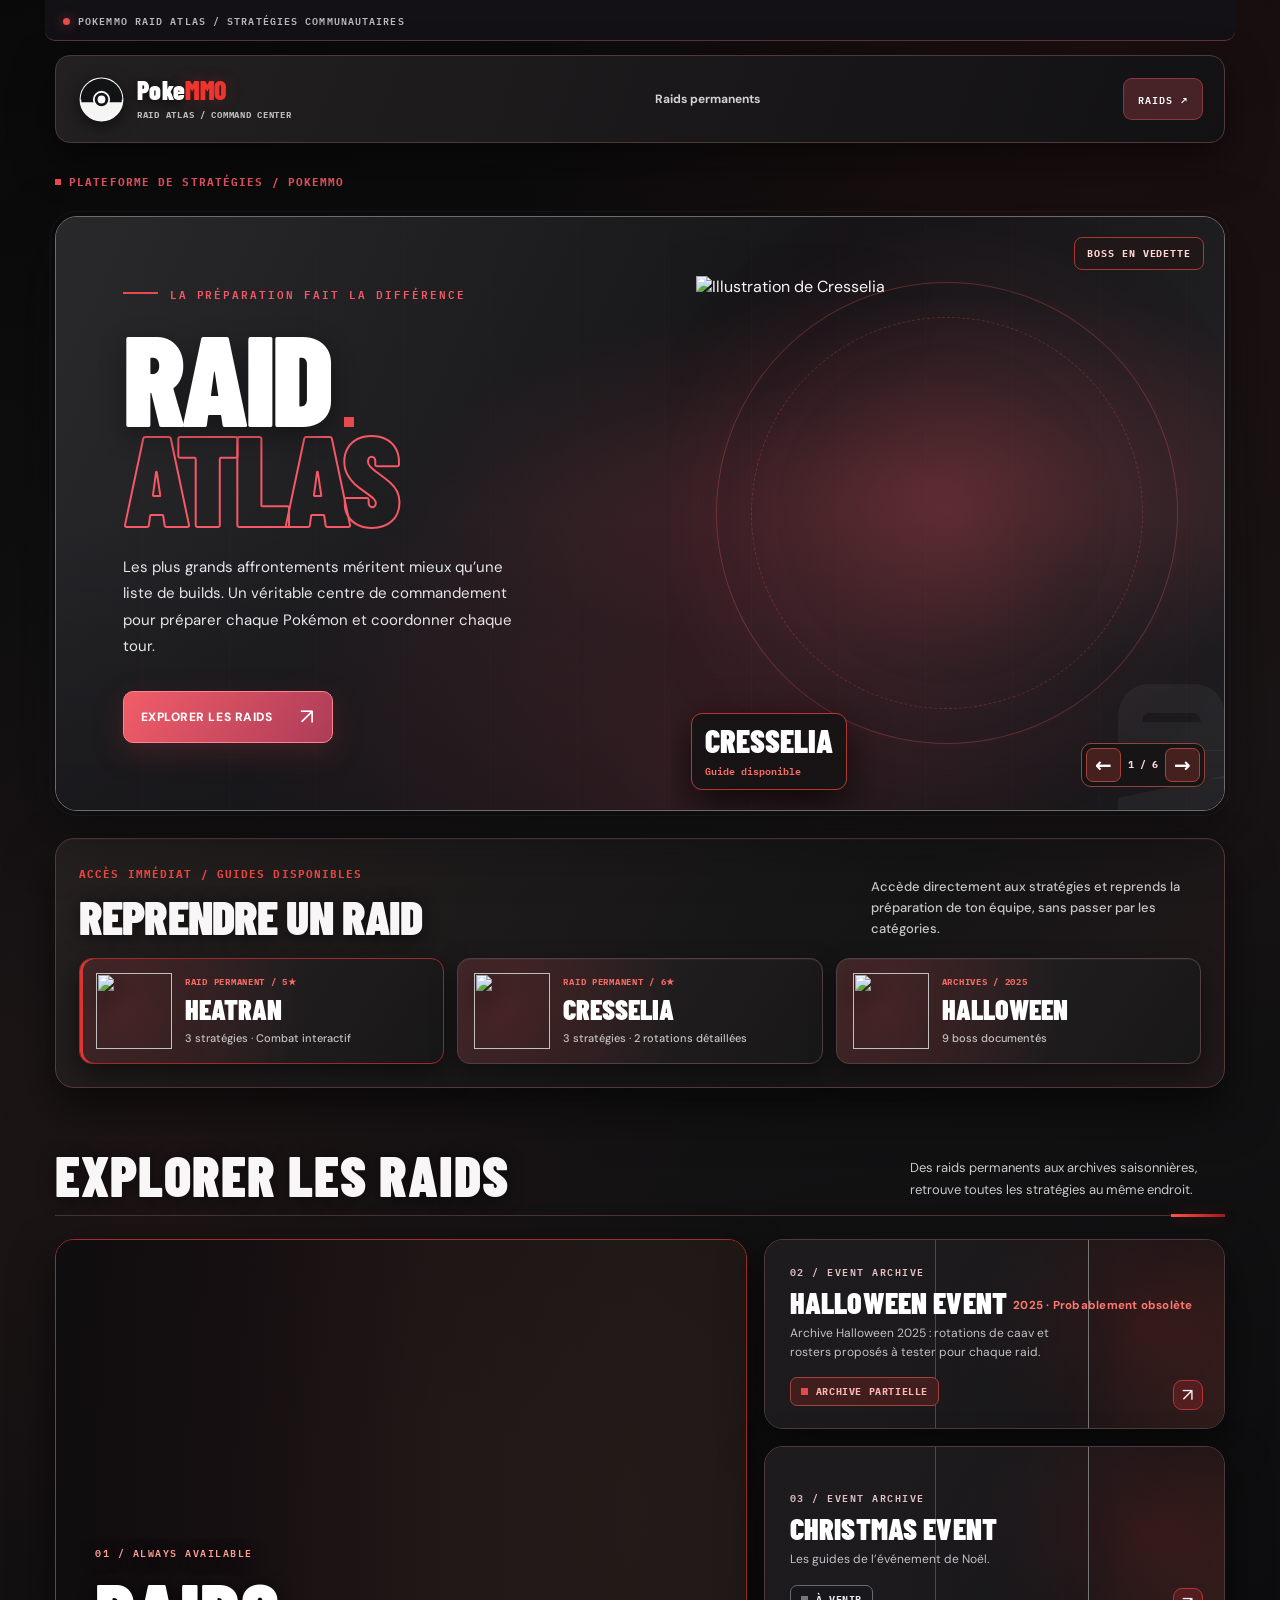
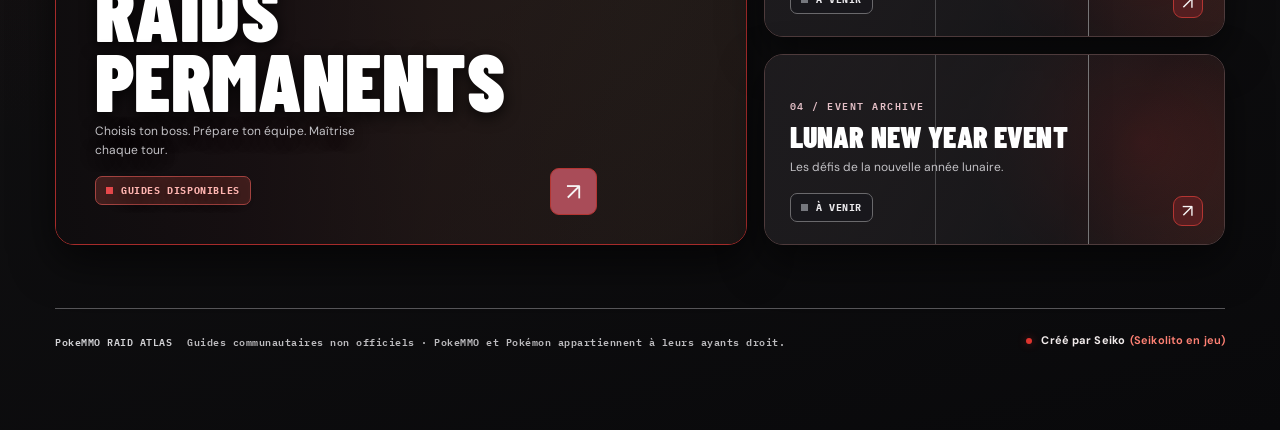
==== commit 14043307: "release(fr): activate shared transparent battle artwork and corrected den framing v14 on index.html" ====
--- a/index.html
+++ b/index.html
@@ -1,4 +1,4 @@
-<!doctype html><html lang="fr"><head><meta charset="utf-8"><meta name="viewport" content="width=device-width,initial-scale=1"><meta name="theme-color" content="#0d0e10"><meta name="description" content="Guides de raids PokeMMO : raids permanents, Halloween, Noël et Nouvel An lunaire."><title>Accueil — PokeMMO Raid Atlas</title><link rel="stylesheet" href="assets/raid-hub.css"><link rel="stylesheet" href="assets/raid-pro.css"><link rel="stylesheet" href="assets/raid-atlas.css?v=20261024-atlas1"><link rel="stylesheet" href="assets/raid-site-polish.css?v=20261025-design3"><link rel="stylesheet" href="assets/raid-redesign-v5.css?v=20261025-v5a"><link rel="stylesheet" href="assets/raid-redesign-v6.css?v=20261025-v6d"><style>.halloween-legacy-note{display:inline-block;color:#ff9da5;font:700 clamp(10px,.9vw,12px) "DM Sans",system-ui,sans-serif;letter-spacing:.02em;vertical-align:middle;text-transform:none;white-space:normal}</style><link rel="stylesheet" href="assets/raid-premium-v8.css?v=20261025-premium1"><link rel="stylesheet" href="assets/raid-polish-v9.css?v=20261025-v9d"><link rel="stylesheet" href="assets/raid-finish-v10.css?v=20261025-v10b"><link rel="stylesheet" href="assets/raid-atmosphere-v11.css?v=20261025-v11a"><link rel="stylesheet" href="assets/raid-polish-v12.css?v=20261025-v12b"><link rel="stylesheet" href="assets/raid-polish-v13.css?v=20261025-v13a"></head>
+<!doctype html><html lang="fr"><head><meta charset="utf-8"><meta name="viewport" content="width=device-width,initial-scale=1"><meta name="theme-color" content="#0d0e10"><meta name="description" content="Guides de raids PokeMMO : raids permanents, Halloween, Noël et Nouvel An lunaire."><title>Accueil — PokeMMO Raid Atlas</title><link rel="stylesheet" href="assets/raid-hub.css"><link rel="stylesheet" href="assets/raid-pro.css"><link rel="stylesheet" href="assets/raid-atlas.css?v=20261024-atlas1"><link rel="stylesheet" href="assets/raid-site-polish.css?v=20261025-design3"><link rel="stylesheet" href="assets/raid-redesign-v5.css?v=20261025-v5a"><link rel="stylesheet" href="assets/raid-redesign-v6.css?v=20261025-v6d"><style>.halloween-legacy-note{display:inline-block;color:#ff9da5;font:700 clamp(10px,.9vw,12px) "DM Sans",system-ui,sans-serif;letter-spacing:.02em;vertical-align:middle;text-transform:none;white-space:normal}</style><link rel="stylesheet" href="assets/raid-premium-v8.css?v=20261025-premium1"><link rel="stylesheet" href="assets/raid-polish-v9.css?v=20261025-v9d"><link rel="stylesheet" href="assets/raid-finish-v10.css?v=20261025-v10b"><link rel="stylesheet" href="assets/raid-atmosphere-v11.css?v=20261025-v11a"><link rel="stylesheet" href="assets/raid-polish-v12.css?v=20261025-v12b"><link rel="stylesheet" href="assets/raid-polish-v13.css?v=20261025-v13a"><link rel="stylesheet" href="assets/raid-polish-v14.css?v=20261025-v14a"></head>
 <body><div class="site-wrap" id="top"><div class="mini-bar"><span><i class="rec"></i>POKEMMO RAID ATLAS / STRATÉGIES COMMUNAUTAIRES</span></div>
 <header class="topbar navbar"><a class="brand identity" href="index.html" aria-label="Accueil PokeMMO Raid Atlas"><span class="mark" aria-hidden="true"></span><span class="identity-text">Poke<b>MMO</b><small>RAID ATLAS / COMMAND CENTER</small></span></a><nav class="toplinks navlinks" aria-label="Navigation principale"><a href="permanent.html">Raids permanents</a></nav><a class="atlas-secondary" href="permanent.html">RAIDS ↗</a></header>
 <main><div class="issue atlas-issue"><span><span class="red-square"></span>PLATEFORME DE STRATÉGIES / POKEMMO</span></div>
--- a/assets/raid-polish-v13.css
+++ b/assets/raid-polish-v13.css
@@ -63,3 +63,17 @@
 @media(prefers-reduced-motion:reduce){
  .site-wrap .raid-v9-den-art .raid-v9-den-photo.raid-v10-den-gif{transition:none!important}
 }
+
+/* Signature demandée exclusivement dans le footer de l'accueil. */
+.site-wrap .atlas-footer .raid-made-by{
+ display:inline-flex;align-items:baseline;gap:5px;
+ flex-wrap:wrap;margin-left:auto;
+ color:#f1ebeb;font:700 11px/1.5 "DM Sans",system-ui,sans-serif;
+ letter-spacing:.01em
+}
+.site-wrap .atlas-footer .raid-made-by:before{
+ content:"";height:6px;width:6px;background:#df342e;border-radius:50%;
+ box-shadow:0 0 8px #d22c2a7a;margin-right:4px
+}
+.site-wrap .atlas-footer .raid-made-by-alias{color:#ff8174;font-weight:650}
+@media(max-width:750px){.site-wrap .atlas-footer .raid-made-by{margin:6px 0 0}}
--- a/assets/raid-polish-v14.css
+++ b/assets/raid-polish-v14.css
@@ -0,0 +1,60 @@
+/* RAID ATLAS — V14 validated visual corrections.
+   Shared battle artwork and tightly controlled den positioning.
+   Layout, rotations and all 4 role selectors are untouched.
+*/
+body.raid-template-ready .raid-template-content .battle-grid .card img.raid-action-art,
+body.raid-template-ready .raid-template-content .battle-grid .card img.sprite.raid-action-art,
+body.raid-template-ready .raid-template-content .battle-grid .card img.raid-action-art.raid-artwork-hd,
+body.raid-template-ready .raid-template-content :is(.cres-grid,.h25-battle-grid,.raid-template-action-grid,.pump-route-grid) img.raid-action-art{
+  display:block!important;
+  background:transparent!important;
+  background-color:transparent!important;
+  background-image:none!important;
+  border:0!important;
+  border-radius:0!important;
+  outline:0!important;
+  box-shadow:none!important;
+  mix-blend-mode:normal!important;
+  -webkit-mask-image:none!important;
+  mask-image:none!important;
+  object-fit:contain!important;
+  object-position:center!important;
+  image-rendering:auto!important;
+  filter:drop-shadow(0 9px 12px #0008)!important;
+}
+body.raid-template-ready .raid-template-content .battle-grid .card .raid-action-art-row,
+body.raid-template-ready .raid-template-content :is(.cres-grid,.h25-battle-grid,.raid-template-action-grid) .raid-action-art-row{
+  background:transparent!important;
+  background-color:transparent!important;
+  background-image:none!important;
+  border:0!important;
+  box-shadow:none!important;
+}
+body.raid-template-ready .raid-template-content .battle-grid .card .raid-action-art-row::before,
+body.raid-template-ready .raid-template-content .battle-grid .card .raid-action-art-row::after{
+  background:none!important;
+  box-shadow:none!important;
+  content:none!important;
+}
+/* Keep the Pokémon's official translucent artwork fully visible on all states. */
+body.raid-template-ready .raid-template-content .battle-grid .card:hover img.raid-action-art{
+  transform:scale(1.05)!important;
+  filter:drop-shadow(0 12px 12px #0009)!important;
+}
+/* The den is slightly right of center in the untrimmed GIF: shift the picture
+   left in its frame without increasing the V13 zoom or cutting stairs off. */
+.site-wrap .raid-v9-den-art .raid-v9-den-photo.raid-v10-den-gif{
+  background-position:center center,56% 50%!important;
+  background-size:100% 100%,auto 130%!important;
+}
+@media(max-width:650px){
+  .site-wrap .raid-v9-den-art .raid-v9-den-photo.raid-v10-den-gif{
+    background-position:center center,56% 50%!important;
+    background-size:100% 100%,auto 130%!important;
+  }
+}
+@media(prefers-reduced-motion:reduce){
+  body.raid-template-ready .raid-template-content img.raid-action-art{
+    transition:none!important;transform:none!important
+  }
+}
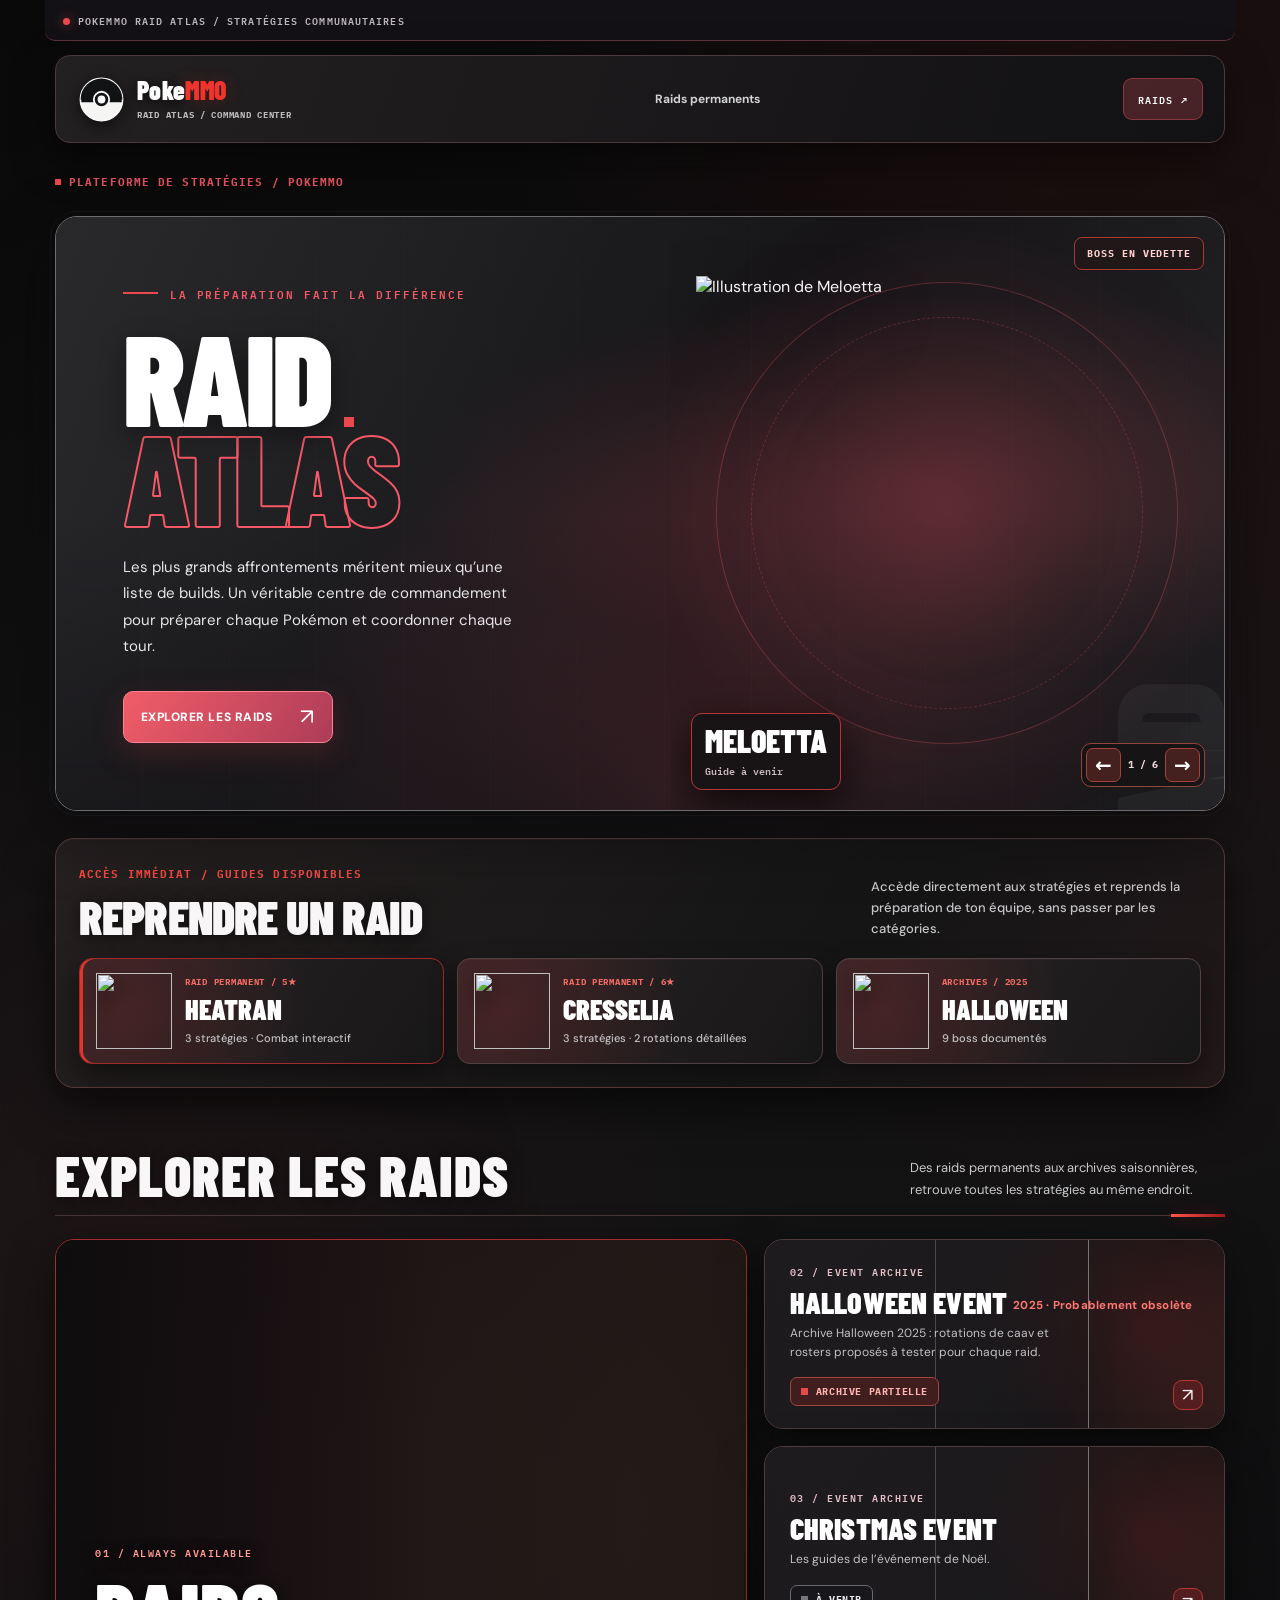
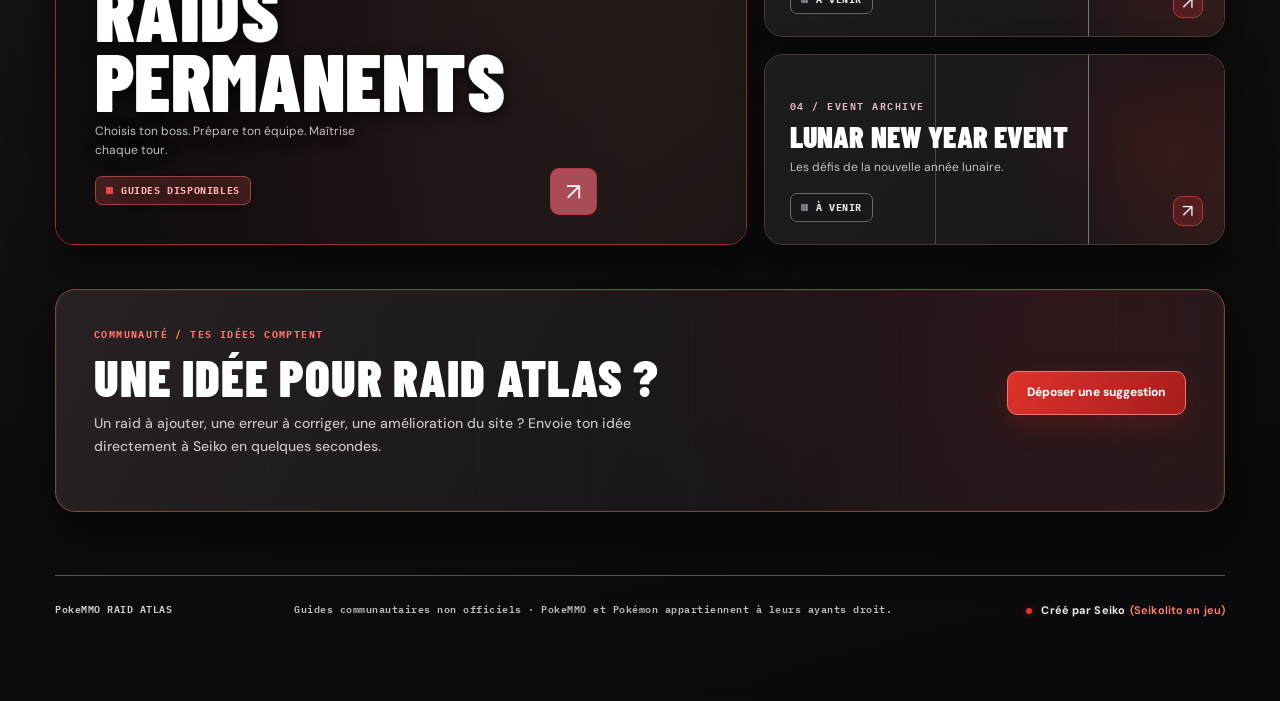
==== commit 2f867beb: "feat(fr): community Suggestions section and quick submission form on RAID ATLAS homepage" ====
--- a/index.html
+++ b/index.html
@@ -1,4 +1,4 @@
-<!doctype html><html lang="fr"><head><meta charset="utf-8"><meta name="viewport" content="width=device-width,initial-scale=1"><meta name="theme-color" content="#0d0e10"><meta name="description" content="Guides de raids PokeMMO : raids permanents, Halloween, Noël et Nouvel An lunaire."><title>Accueil — PokeMMO Raid Atlas</title><link rel="stylesheet" href="assets/raid-hub.css"><link rel="stylesheet" href="assets/raid-pro.css"><link rel="stylesheet" href="assets/raid-atlas.css?v=20261024-atlas1"><link rel="stylesheet" href="assets/raid-site-polish.css?v=20261025-design3"><link rel="stylesheet" href="assets/raid-redesign-v5.css?v=20261025-v5a"><link rel="stylesheet" href="assets/raid-redesign-v6.css?v=20261025-v6d"><style>.halloween-legacy-note{display:inline-block;color:#ff9da5;font:700 clamp(10px,.9vw,12px) "DM Sans",system-ui,sans-serif;letter-spacing:.02em;vertical-align:middle;text-transform:none;white-space:normal}</style><link rel="stylesheet" href="assets/raid-premium-v8.css?v=20261025-premium1"><link rel="stylesheet" href="assets/raid-polish-v9.css?v=20261025-v9d"><link rel="stylesheet" href="assets/raid-finish-v10.css?v=20261025-v10b"><link rel="stylesheet" href="assets/raid-atmosphere-v11.css?v=20261025-v11a"><link rel="stylesheet" href="assets/raid-polish-v12.css?v=20261025-v12b"><link rel="stylesheet" href="assets/raid-polish-v13.css?v=20261025-v13a"><link rel="stylesheet" href="assets/raid-polish-v14.css?v=20261025-v14a"></head>
+<!doctype html><html lang="fr"><head><meta charset="utf-8"><meta name="viewport" content="width=device-width,initial-scale=1"><meta name="theme-color" content="#0d0e10"><meta name="description" content="Guides de raids PokeMMO : raids permanents, Halloween, Noël et Nouvel An lunaire."><title>Accueil — PokeMMO Raid Atlas</title><link rel="stylesheet" href="assets/raid-hub.css"><link rel="stylesheet" href="assets/raid-pro.css"><link rel="stylesheet" href="assets/raid-atlas.css?v=20261024-atlas1"><link rel="stylesheet" href="assets/raid-site-polish.css?v=20261025-design3"><link rel="stylesheet" href="assets/raid-redesign-v5.css?v=20261025-v5a"><link rel="stylesheet" href="assets/raid-redesign-v6.css?v=20261025-v6d"><style>.halloween-legacy-note{display:inline-block;color:#ff9da5;font:700 clamp(10px,.9vw,12px) "DM Sans",system-ui,sans-serif;letter-spacing:.02em;vertical-align:middle;text-transform:none;white-space:normal}</style><link rel="stylesheet" href="assets/raid-premium-v8.css?v=20261025-premium1"><link rel="stylesheet" href="assets/raid-polish-v9.css?v=20261025-v9d"><link rel="stylesheet" href="assets/raid-finish-v10.css?v=20261025-v10b"><link rel="stylesheet" href="assets/raid-atmosphere-v11.css?v=20261025-v11a"><link rel="stylesheet" href="assets/raid-polish-v12.css?v=20261025-v12b"><link rel="stylesheet" href="assets/raid-polish-v13.css?v=20261025-v13a"><link rel="stylesheet" href="assets/raid-polish-v14.css?v=20261025-v14a"><link rel="stylesheet" href="assets/raid-suggestions.css?v=20261025-sug1"></head>
 <body><div class="site-wrap" id="top"><div class="mini-bar"><span><i class="rec"></i>POKEMMO RAID ATLAS / STRATÉGIES COMMUNAUTAIRES</span></div>
 <header class="topbar navbar"><a class="brand identity" href="index.html" aria-label="Accueil PokeMMO Raid Atlas"><span class="mark" aria-hidden="true"></span><span class="identity-text">Poke<b>MMO</b><small>RAID ATLAS / COMMAND CENTER</small></span></a><nav class="toplinks navlinks" aria-label="Navigation principale"><a href="permanent.html">Raids permanents</a></nav><a class="atlas-secondary" href="permanent.html">RAIDS ↗</a></header>
 <main><div class="issue atlas-issue"><span><span class="red-square"></span>PLATEFORME DE STRATÉGIES / POKEMMO</span></div>
@@ -37,4 +37,51 @@
     <div class="event-grid"><a class="event-card main raid-v10-den-event" href="permanent.html"><span class="event-art raid-v10-den-home" aria-hidden="true"></span><div class="event-info"><span class="card-micro">01 / ALWAYS AVAILABLE</span><h3>RAIDS<br>PERMANENTS</h3><p>Choisis ton boss. Prépare ton équipe. Maîtrise chaque tour.</p><span class="event-state live">Guides disponibles</span></div><span class="event-foot" aria-hidden="true">↗</span></a><a class="event-card haunted" href="halloween.html"><img class="event-art" src="https://raw.githubusercontent.com/PokeAPI/sprites/master/sprites/pokemon/other/official-artwork/94.png" alt="" loading="lazy"><div class="event-info"><span class="card-micro">02 / EVENT ARCHIVE</span><h3>HALLOWEEN EVENT <small class="halloween-legacy-note">2025 · Probablement obsolète</small></h3><p>Archive Halloween 2025 : rotations de caav et rosters proposés à tester pour chaque raid.</p><span class="event-state live">Archive partielle</span></div><span class="event-foot" aria-hidden="true">↗</span></a><a class="event-card winter" href="coming-soon.html?event=christmas"><img class="event-art" src="https://raw.githubusercontent.com/PokeAPI/sprites/master/sprites/pokemon/other/official-artwork/225.png" alt="" loading="lazy"><div class="event-info"><span class="card-micro">03 / EVENT ARCHIVE</span><h3>CHRISTMAS EVENT</h3><p>Les guides de l’événement de Noël.</p><span class="event-state ">À venir</span></div><span class="event-foot" aria-hidden="true">↗</span></a><a class="event-card lunar" href="coming-soon.html?event=lunar"><img class="event-art" src="https://raw.githubusercontent.com/PokeAPI/sprites/master/sprites/pokemon/other/official-artwork/130.png" alt="" loading="lazy"><div class="event-info"><span class="card-micro">04 / EVENT ARCHIVE</span><h3>LUNAR NEW YEAR EVENT</h3><p>Les défis de la nouvelle année lunaire.</p><span class="event-state ">À venir</span></div><span class="event-foot" aria-hidden="true">↗</span></a></div>
   </section>
 
-</main><footer class="atlas-footer"><b>PokeMMO RAID ATLAS</b><span>Guides communautaires non officiels · PokeMMO et Pokémon appartiennent à leurs ayants droit.</span><span class="raid-made-by">Créé par Seiko <span class="raid-made-by-alias">(Seikolito en jeu)</span></span></footer></div><script src="assets/raid-home-carousel.js?v=20261025-v6d"></script><script src="assets/raid-premium-v8.js?v=20261025-premium1"></script><script src="assets/raid-polish-v9.js?v=20261025-v10a"></script></body></html>+
+  <section class="raid-suggestions" id="raid-suggestions" aria-labelledby="raid-suggestions-title">
+    <div class="raid-suggestions-head">
+      <div>
+        <span class="raid-suggestions-kicker">COMMUNAUTÉ / TES IDÉES COMPTENT</span>
+        <h2 id="raid-suggestions-title">UNE IDÉE POUR RAID ATLAS ?</h2>
+        <p>Un raid à ajouter, une erreur à corriger, une amélioration du site ? Envoie ton idée directement à Seiko en quelques secondes.</p>
+      </div>
+      <button class="raid-suggestions-btn" id="raid-suggestions-toggle" type="button"
+        aria-expanded="false" aria-controls="raid-suggestions-form">Déposer une suggestion</button>
+    </div>
+    <form class="raid-suggestions-form" id="raid-suggestions-form" hidden>
+      <div class="raid-suggestions-fields">
+        <div>
+          <label class="raid-suggestions-label" for="raid-suggestions-category">Type de suggestion</label>
+          <select name="category" id="raid-suggestions-category">
+            <option value="Amélioration">Amélioration du site</option>
+            <option value="Bug">Erreur ou bug</option>
+            <option value="Stratégie">Guide ou stratégie de raid</option>
+            <option value="Visuel">Design et visuels</option>
+            <option value="Autre">Autre idée</option>
+          </select>
+        </div>
+        <div>
+          <label class="raid-suggestions-label" for="raid-suggestions-nickname">Ton pseudo (facultatif)</label>
+          <input name="nickname" id="raid-suggestions-nickname" maxlength="40"
+            placeholder="Ton pseudo PokeMMO" autocomplete="nickname">
+        </div>
+        <div class="full">
+          <label class="raid-suggestions-label" for="raid-suggestions-message">Ta suggestion</label>
+          <textarea name="message" id="raid-suggestions-message" rows="4" minlength="12"
+            maxlength="1200" required placeholder="Explique simplement ton idée ou le problème rencontré…"></textarea>
+        </div>
+      </div>
+      <div class="raid-suggestions-honeypot" aria-hidden="true">
+        <label for="raid-suggestions-website">Ne pas remplir</label>
+        <input id="raid-suggestions-website" name="website" type="text" tabindex="-1" autocomplete="off">
+      </div>
+      <div class="raid-suggestions-help">
+        <p>Pas besoin de compte. Le pseudo est facultatif. Ta proposition n'est pas publiée sur le site.</p>
+        <button class="raid-suggestions-submit" type="submit">Envoyer ma suggestion</button>
+      </div>
+    </form>
+    <p class="raid-suggestions-feedback" id="raid-suggestions-feedback"
+      aria-live="polite" role="status"></p>
+  </section>
+
+</main><footer class="atlas-footer"><b>PokeMMO RAID ATLAS</b><span>Guides communautaires non officiels · PokeMMO et Pokémon appartiennent à leurs ayants droit.</span><span class="raid-made-by">Créé par Seiko <span class="raid-made-by-alias">(Seikolito en jeu)</span></span></footer></div><script src="assets/raid-home-carousel.js?v=20261025-v6d"></script><script src="assets/raid-premium-v8.js?v=20261025-v14b"></script><script src="assets/raid-polish-v9.js?v=20261025-v10a"></script><script src="assets/raid-suggestions-home.js?v=20261025-sug1"></script></body></html>
--- a/assets/raid-polish-v14.css
+++ b/assets/raid-polish-v14.css
@@ -41,15 +41,15 @@
   transform:scale(1.05)!important;
   filter:drop-shadow(0 12px 12px #0009)!important;
 }
-/* The den is slightly right of center in the untrimmed GIF: shift the picture
-   left in its frame without increasing the V13 zoom or cutting stairs off. */
+/* The den is slightly right of center in the untrimmed GIF: shift the picture just 1.5% left
+   in its frame without increasing the V13 zoom or cutting stairs off. */
 .site-wrap .raid-v9-den-art .raid-v9-den-photo.raid-v10-den-gif{
-  background-position:center center,56% 50%!important;
+  background-position:center center,51.5% 50%!important;
   background-size:100% 100%,auto 130%!important;
 }
 @media(max-width:650px){
   .site-wrap .raid-v9-den-art .raid-v9-den-photo.raid-v10-den-gif{
-    background-position:center center,56% 50%!important;
+    background-position:center center,51.5% 50%!important;
     background-size:100% 100%,auto 130%!important;
   }
 }
@@ -58,3 +58,23 @@
     transition:none!important;transform:none!important
   }
 }
+
+/* Shared credit across all guides, while keeping existing source citations. */
+footer .raid-made-by{
+  display:inline-flex!important;
+  align-items:baseline!important;
+  flex-wrap:wrap!important;
+  gap:5px!important;
+  margin-left:12px!important;
+  padding:3px 0!important;
+  color:#f2e9e9!important;
+  font:700 11px/1.5 "DM Sans",system-ui,sans-serif!important;
+  letter-spacing:.01em!important;
+}
+footer .raid-made-by-alias{
+  color:#ff8174!important;
+  font-weight:650!important;
+}
+@media(max-width:750px){
+ footer .raid-made-by{display:flex!important;margin:9px 0 0!important}
+}
--- a/assets/raid-suggestions.css
+++ b/assets/raid-suggestions.css
@@ -0,0 +1,231 @@
+/* RAID ATLAS FR — Suggestions communautaires / panneau administrateur.
+   Complément V14, sans modifier le design ou les modules de raid existants. */
+.raid-suggestions{
+  position:relative;
+  isolation:isolate;
+  overflow:hidden;
+  margin:44px 0 28px;
+  padding:clamp(22px,3.4vw,38px);
+  border:1px solid #83413d;
+  border-radius:20px;
+  background:
+    radial-gradient(circle at 85% 10%,#ae222624,transparent 44%),
+    linear-gradient(120deg,#282123 0%,#151417 67%,#201819 100%);
+  box-shadow:0 22px 55px #0009,0 0 0 1px #ffffff09 inset;
+  color:#f7f5f5
+}
+.raid-suggestions:before{
+  content:"";position:absolute;inset:0;z-index:-1;pointer-events:none;
+  background:repeating-linear-gradient(90deg,transparent 0 104px,#ffffff05 105px 106px);
+  opacity:.55
+}
+.raid-suggestions-head{
+  display:flex;align-items:center;justify-content:space-between;
+  flex-wrap:wrap;gap:20px
+}
+.raid-suggestions-kicker{
+  display:block;margin-bottom:10px;color:#ff756b;
+  font:800 10px/1.4 "IBM Plex Mono",monospace;
+  letter-spacing:.14em
+}
+.raid-suggestions h2{
+  margin:0 0 10px;
+  color:#fff;
+  font:900 clamp(30px,5vw,51px)/.98 "Barlow Condensed",Impact,sans-serif;
+  text-transform:uppercase;
+  letter-spacing:.016em;
+}
+.raid-suggestions p{
+  max-width:620px;
+  color:#c7bfc1;
+  font:500 14px/1.65 "DM Sans",system-ui,sans-serif;
+  margin:0
+}
+.raid-suggestions-btn,
+.raid-suggestions-submit,
+.raid-admin-btn{
+  display:inline-flex;align-items:center;justify-content:center;gap:10px;
+  border:1px solid #f0766d;
+  border-radius:10px;
+  background:linear-gradient(120deg,#df322b,#a51d1d);
+  color:white;
+  font:800 12px/1.25 "DM Sans",system-ui,sans-serif;
+  text-transform:none;
+  padding:13px 19px;
+  min-height:44px;
+  cursor:pointer;
+  box-shadow:0 10px 27px #a620204a;
+  transition:transform .16s ease,background .16s ease,border-color .16s ease
+}
+.raid-suggestions-btn:hover,
+.raid-suggestions-submit:hover,
+.raid-admin-btn:hover{
+  background:linear-gradient(120deg,#f24940,#b92822);
+  transform:translateY(-2px);
+  border-color:#ffa69e
+}
+.raid-suggestions-btn:focus-visible,
+.raid-suggestions :is(input,textarea,select,button):focus-visible,
+.raid-admin :is(input,button,select):focus-visible{
+ outline:2px solid #ff8c82!important;outline-offset:3px!important
+}
+.raid-suggestions-form{
+  margin-top:24px;
+  padding-top:24px;
+  border-top:1px solid #583b3c
+}
+.raid-suggestions-form[hidden],
+.raid-admin [hidden]{display:none!important}
+.raid-suggestions-fields{
+  display:grid;grid-template-columns:minmax(0,1fr) minmax(0,1fr);
+  gap:13px 17px
+}
+.raid-suggestions-label{
+  display:block;margin:0 0 7px;
+  color:#f4dedf;font:750 11px "DM Sans",system-ui,sans-serif
+}
+.raid-suggestions .full{grid-column:1/-1}
+.raid-suggestions input,
+.raid-suggestions select,
+.raid-suggestions textarea,
+.raid-admin input{
+  display:block;box-sizing:border-box;
+  width:100%;min-width:0;
+  background:#181719;
+  color:#fff;border:1px solid #684548;border-radius:9px;
+  padding:11px 13px;
+  font:550 13px/1.5 "DM Sans",system-ui,sans-serif
+}
+.raid-suggestions textarea{resize:vertical;min-height:100px}
+.raid-suggestions input::placeholder,
+.raid-suggestions textarea::placeholder,
+.raid-admin input::placeholder{color:#938488}
+.raid-suggestions-help{
+  display:flex;gap:14px;justify-content:space-between;
+  align-items:center;flex-wrap:wrap;margin-top:16px
+}
+.raid-suggestions-help p{font-size:11px;max-width:510px}
+.raid-suggestions-feedback{
+  margin-top:15px!important;min-height:0;color:#d7c5c7!important;
+  font:650 13px/1.5 "DM Sans",system-ui,sans-serif!important
+}
+.raid-suggestions-feedback[data-kind="success"]{color:#b9e8cb!important}
+.raid-suggestions-feedback[data-kind="error"]{color:#ffb3a9!important}
+.raid-suggestions-honeypot{
+  position:absolute!important;left:-9999px!important;opacity:0!important;
+  height:1px!important;width:1px!important;pointer-events:none!important
+}
+/* Espace administrateur non référencé dans la navigation publique.
+   L'accès aux DONNÉES requiert la clé secrète côté Cloudflare. */
+body.raid-admin-page{
+  background:
+  radial-gradient(circle at 74% 5%,#8b22251c,transparent 42%),
+  linear-gradient(155deg,#0b0b0d,#181518)!important;
+  color:#fff;
+  min-height:100vh
+}
+.raid-admin{
+  width:min(1080px,calc(100% - 36px));
+  margin:35px auto 70px
+}
+.raid-admin-top{
+  display:flex;align-items:center;justify-content:space-between;
+  gap:15px;flex-wrap:wrap;margin-bottom:26px
+}
+.raid-admin-eyebrow{
+  color:#f05e55;font:750 10px "IBM Plex Mono",monospace;
+  letter-spacing:.14em
+}
+.raid-admin-title{
+ margin:7px 0 10px;font:900 clamp(36px,5vw,60px)/1 "Barlow Condensed",Impact,sans-serif
+}
+.raid-admin-desc{
+ font:500 14px/1.55 "DM Sans",system-ui;color:#cbbfc3;max-width:720px
+}
+.raid-admin-panel{
+  padding:clamp(20px,3vw,30px);
+  border:1px solid #6a4446;
+  border-radius:15px;
+  background:linear-gradient(125deg,#252024,#161518);
+  box-shadow:0 20px 45px #0008
+}
+.raid-admin-panel h2{
+ margin:0 0 12px;font:900 27px "Barlow Condensed",Impact,sans-serif
+}
+.raid-admin-login{max-width:520px}
+.raid-admin-login label{
+ display:block;color:#e7d9dc;font:700 12px "DM Sans",sans-serif;margin-bottom:8px
+}
+.raid-admin-login input{margin-bottom:13px}
+.raid-admin-feedback{
+ min-height:18px;margin:12px 0;color:#ffc1b9;font-size:12px
+}
+.raid-admin-toolbar{
+ display:flex;justify-content:space-between;align-items:center;gap:11px;
+ flex-wrap:wrap;margin:0 0 20px
+}
+.raid-admin-tools{display:flex;gap:8px;flex-wrap:wrap}
+.raid-admin-btn{padding:10px 14px;min-height:39px}
+.raid-admin-btn.secondary{
+ background:#292326;border-color:#80575a;box-shadow:none
+}
+.raid-admin-btn.secondary:hover{background:#472728}
+.raid-admin-btn:disabled{opacity:.48;cursor:default;transform:none}
+.raid-admin-counter{color:#c4b8bc;font:650 12px "IBM Plex Mono",monospace}
+.raid-admin-subhead{
+ display:flex;align-items:center;justify-content:space-between;
+ gap:10px;margin:18px 0 11px
+}
+.raid-admin-subhead h2{
+ margin:0;color:#fff;
+ font:900 26px "Barlow Condensed",Impact,sans-serif
+}
+.raid-admin-list{display:grid;gap:11px}
+.raid-admin-item{
+ border:1px solid #5e484c;border-radius:12px;
+ padding:16px;background:#252124
+}
+.raid-admin-item.treated{opacity:.88;background:#201f21}
+.raid-admin-item-meta{
+ display:flex;flex-wrap:wrap;gap:8px 13px;
+ align-items:center;color:#bfb3b7;
+ font:650 11px/1.35 "IBM Plex Mono",monospace
+}
+.raid-admin-item-category{
+ padding:4px 8px;
+ color:#ffc6c0;background:#542a2c;border-radius:5px
+}
+.raid-admin-item-message{
+ white-space:pre-wrap;overflow-wrap:anywhere;
+ font:520 14px/1.7 "DM Sans",system-ui;
+ margin:13px 0;color:#f5eeef
+}
+.raid-admin-item-actions{display:flex;gap:9px}
+.raid-admin-completed{
+ margin-top:24px;padding-top:17px;
+ border-top:1px solid #644245
+}
+.raid-admin-completed summary{
+ color:#edcdcf;font:800 14px "DM Sans",system-ui;
+ cursor:pointer;padding:7px 0
+}
+.raid-admin-completed .raid-admin-list{margin-top:14px}
+.raid-admin-empty{
+ border:1px dashed #56494c;border-radius:9px;
+ padding:21px;text-align:center;
+ color:#a99c9f;font-size:13px
+}
+@media(max-width:730px){
+ .raid-suggestions-head{align-items:flex-start}
+ .raid-suggestions-btn{width:100%}
+ .raid-suggestions-fields{grid-template-columns:1fr}
+ .raid-suggestions-help{align-items:stretch}
+ .raid-suggestions-submit{width:100%}
+ .raid-admin{width:min(100% - 24px,1080px)}
+}
+@media(prefers-reduced-motion:reduce){
+ .raid-suggestions :is(button,.raid-suggestions-btn),
+ .raid-admin :is(button,.raid-admin-btn){
+  transition:none!important;transform:none!important
+ }
+}
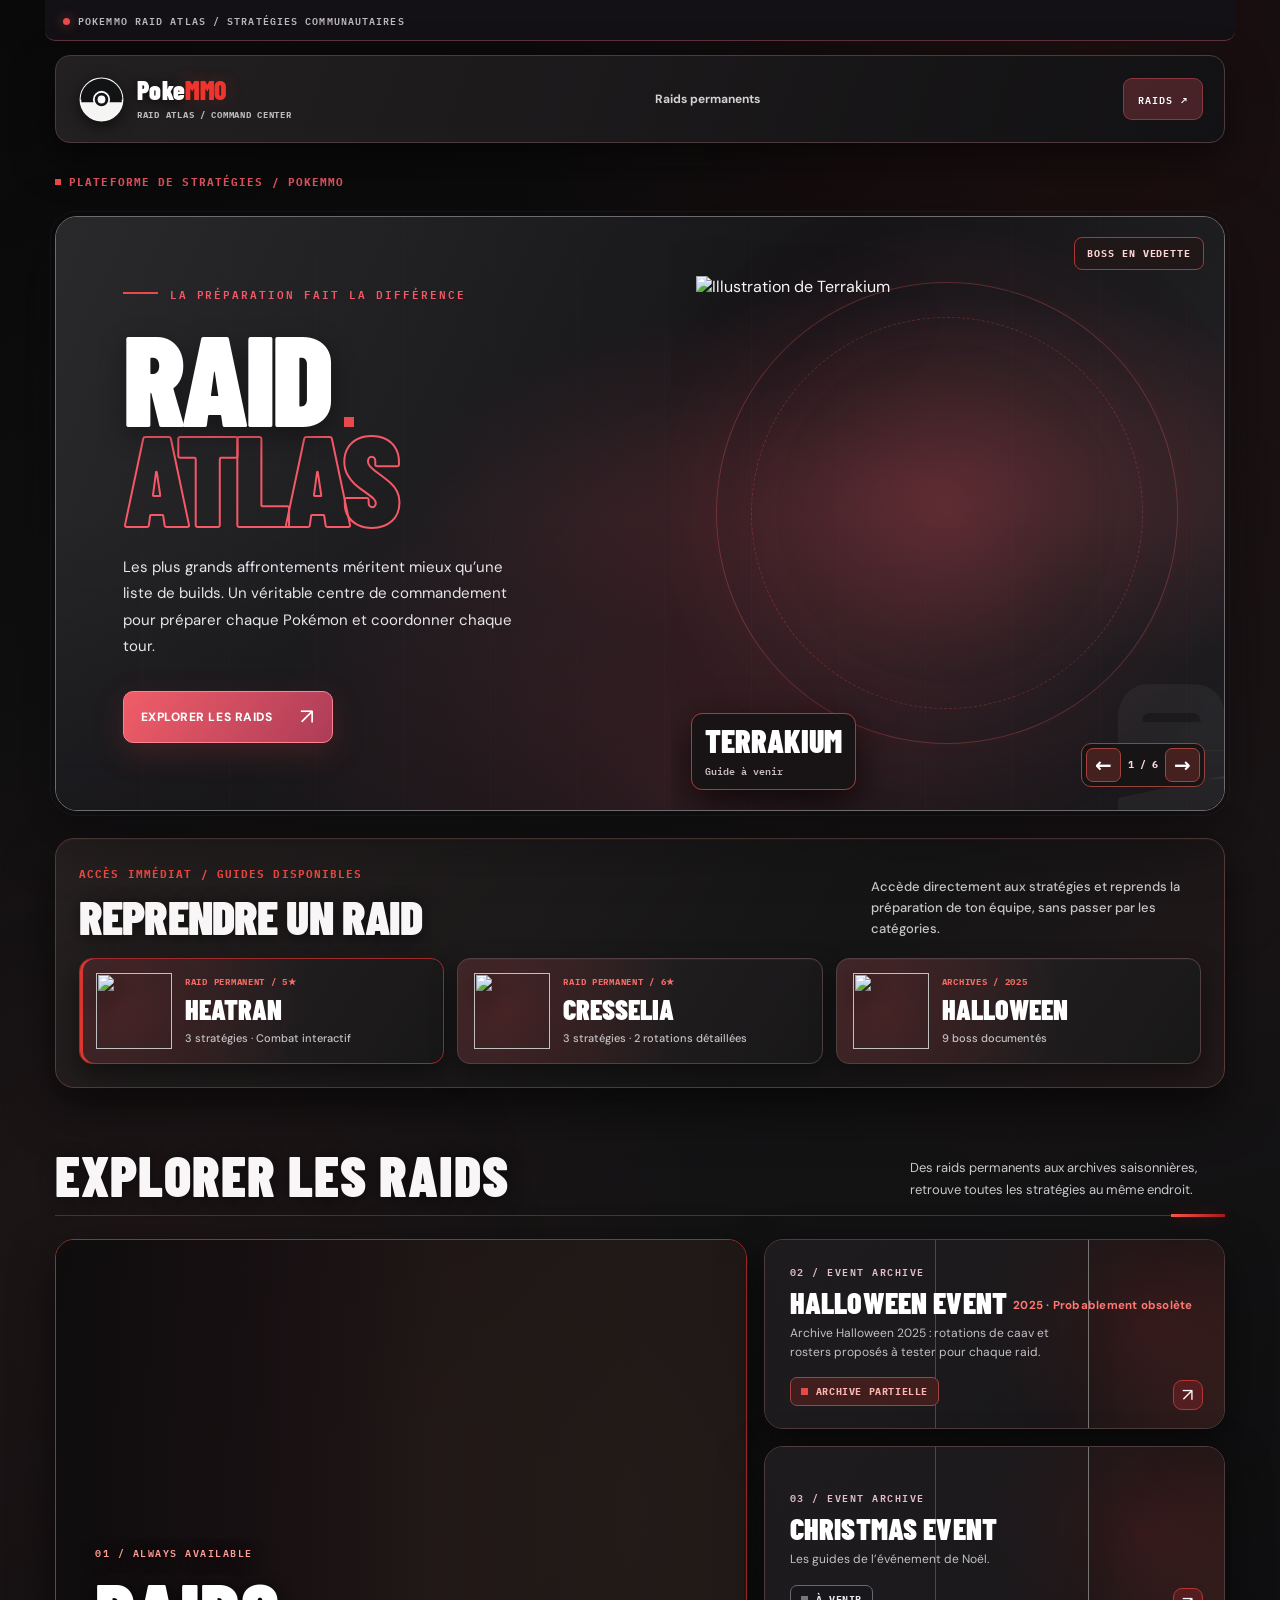
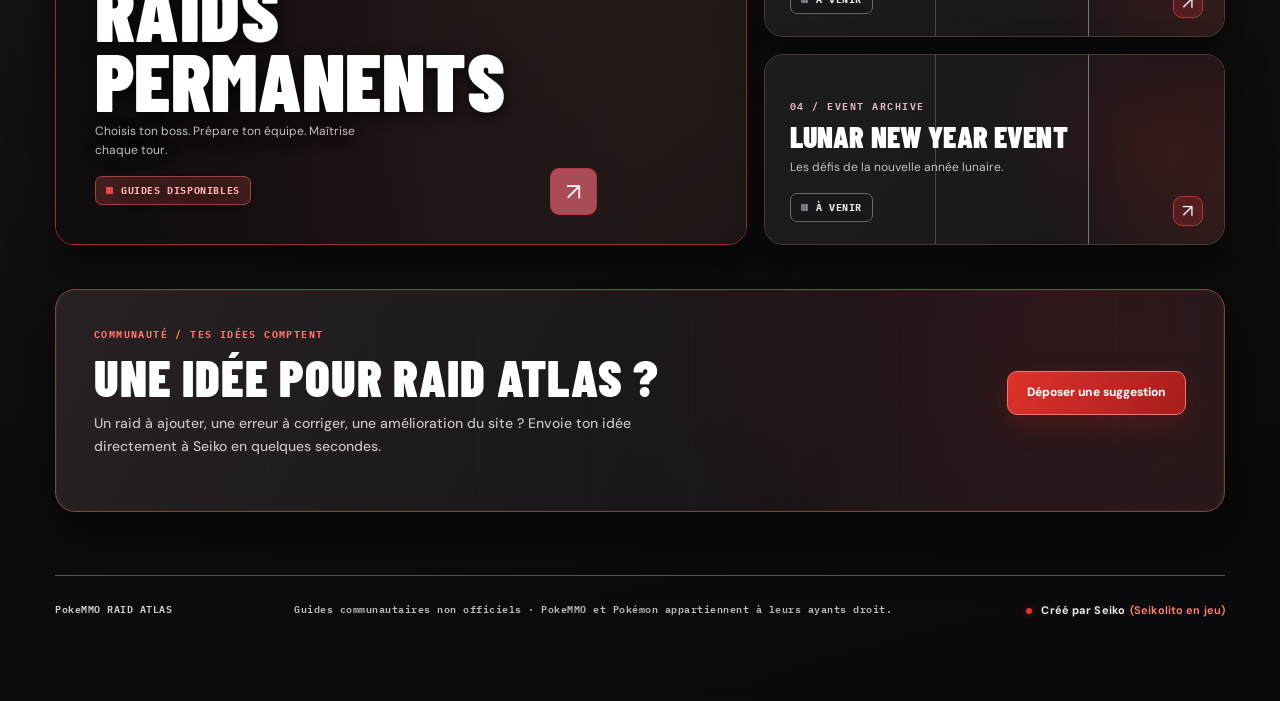
==== commit 389ef556: "release(fr): refresh Suggestions submit script cache after error diagnostics" ====
--- a/index.html
+++ b/index.html
@@ -84,4 +84,4 @@
       aria-live="polite" role="status"></p>
   </section>
 
-</main><footer class="atlas-footer"><b>PokeMMO RAID ATLAS</b><span>Guides communautaires non officiels · PokeMMO et Pokémon appartiennent à leurs ayants droit.</span><span class="raid-made-by">Créé par Seiko <span class="raid-made-by-alias">(Seikolito en jeu)</span></span></footer></div><script src="assets/raid-home-carousel.js?v=20261025-v6d"></script><script src="assets/raid-premium-v8.js?v=20261025-v14b"></script><script src="assets/raid-polish-v9.js?v=20261025-v10a"></script><script src="assets/raid-suggestions-home.js?v=20261025-sug1"></script></body></html>+</main><footer class="atlas-footer"><b>PokeMMO RAID ATLAS</b><span>Guides communautaires non officiels · PokeMMO et Pokémon appartiennent à leurs ayants droit.</span><span class="raid-made-by">Créé par Seiko <span class="raid-made-by-alias">(Seikolito en jeu)</span></span></footer></div><script src="assets/raid-home-carousel.js?v=20261025-v6d"></script><script src="assets/raid-premium-v8.js?v=20261025-v14b"></script><script src="assets/raid-polish-v9.js?v=20261025-v10a"></script><script src="assets/raid-suggestions-home.js?v=20261025-sug2"></script></body></html>
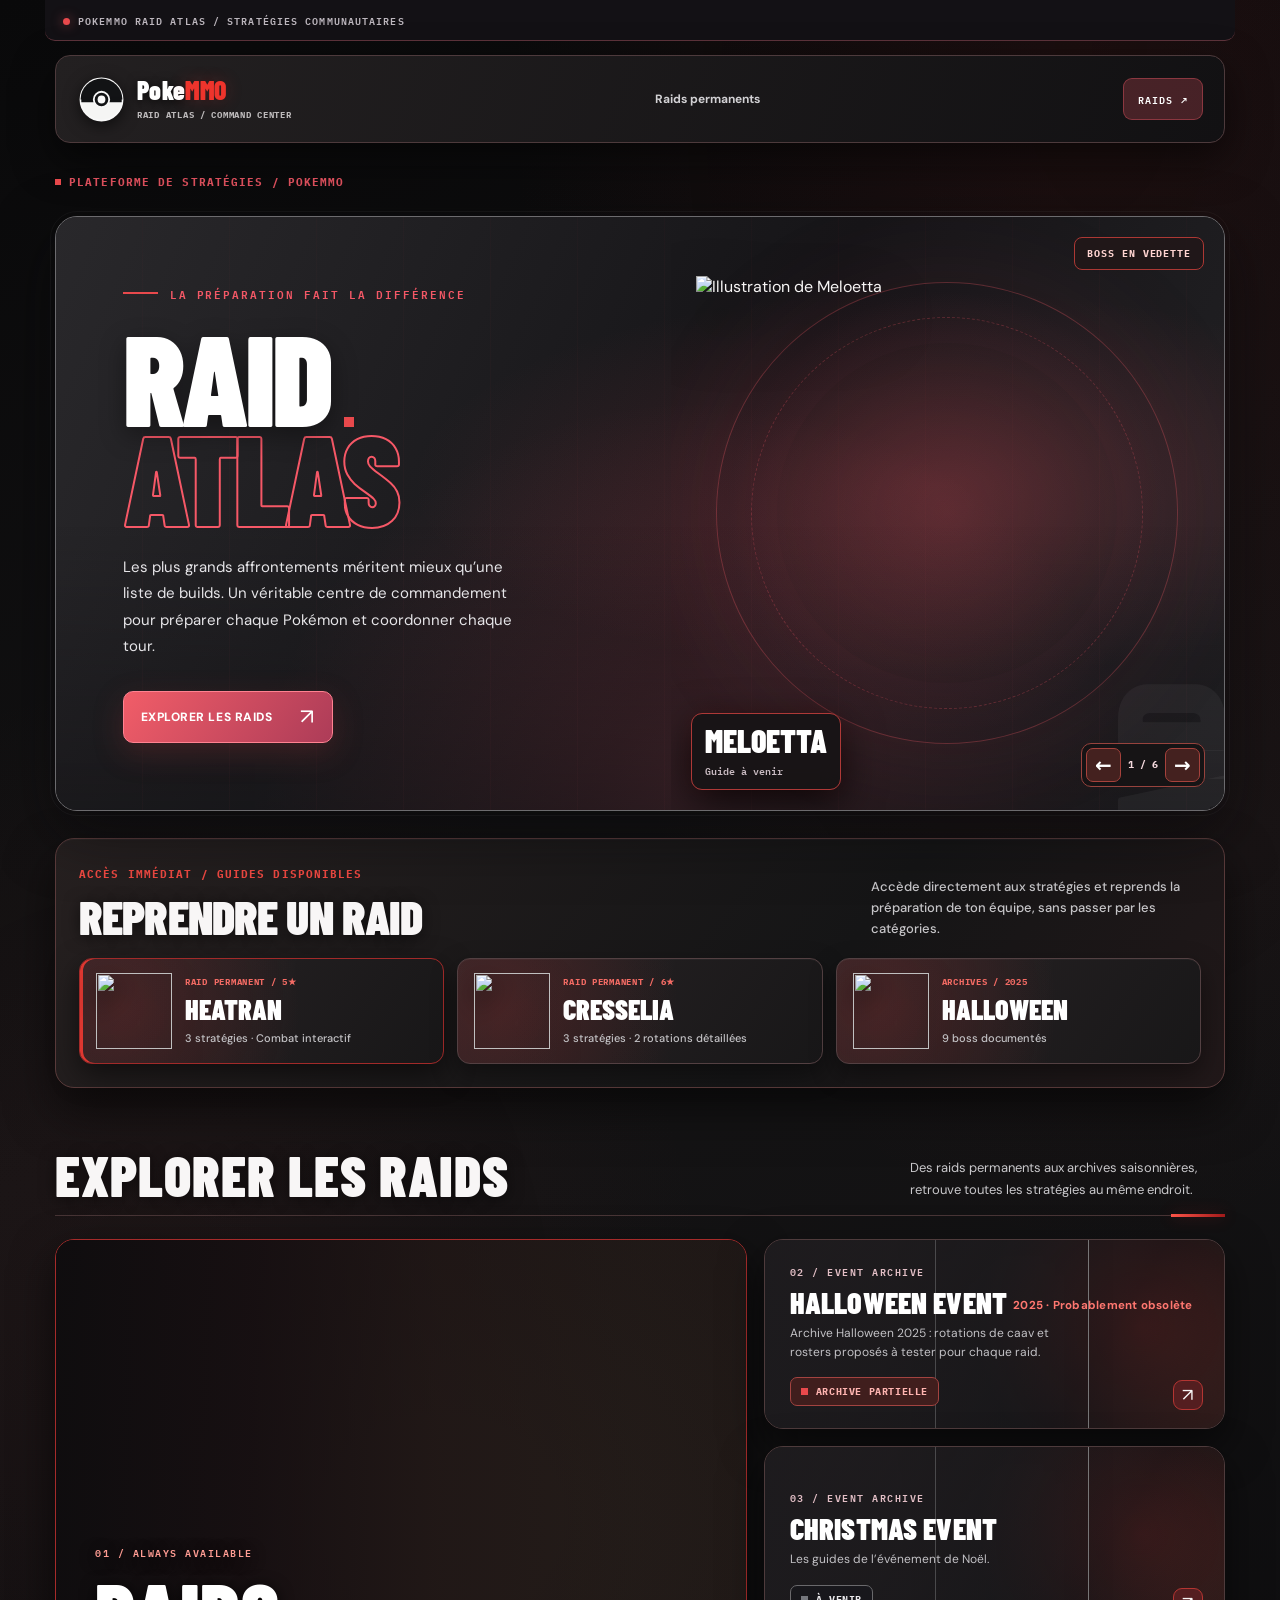
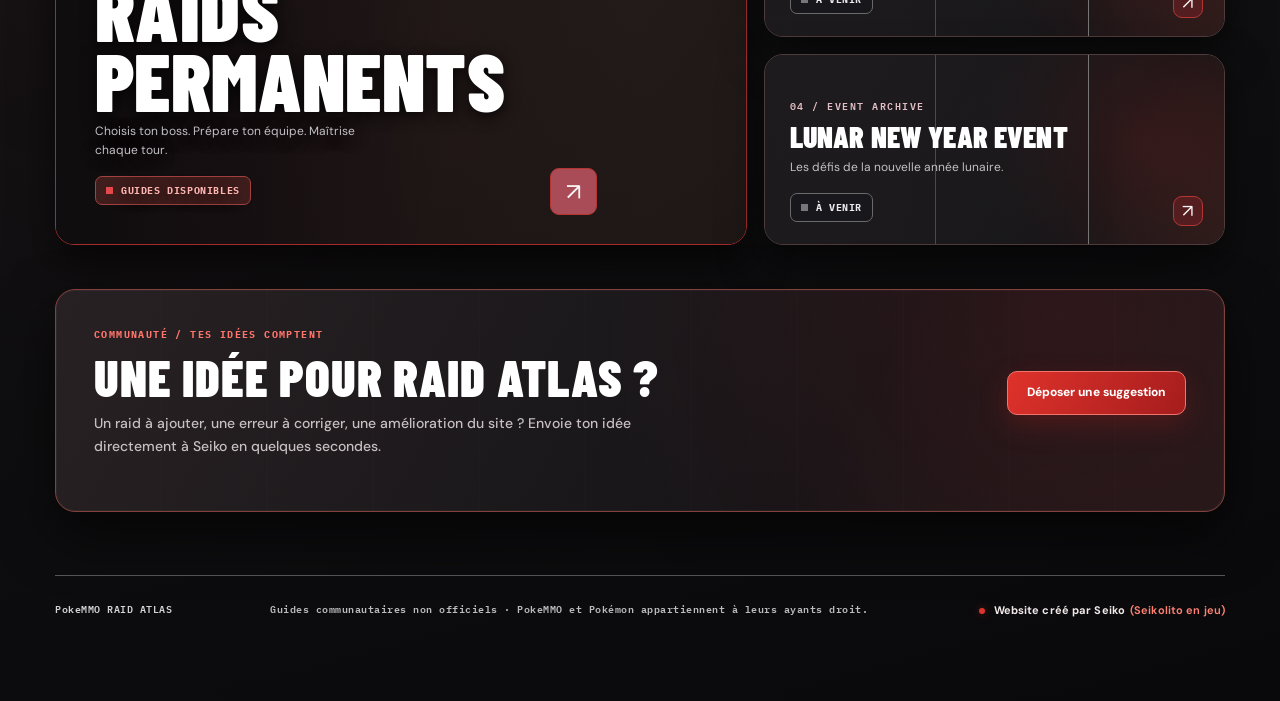
==== commit e61de91e: "feat(v15): site author credit and context-aware sources across raid pages" ====
--- a/index.html
+++ b/index.html
@@ -84,4 +84,4 @@
       aria-live="polite" role="status"></p>
   </section>
 
-</main><footer class="atlas-footer"><b>PokeMMO RAID ATLAS</b><span>Guides communautaires non officiels · PokeMMO et Pokémon appartiennent à leurs ayants droit.</span><span class="raid-made-by">Créé par Seiko <span class="raid-made-by-alias">(Seikolito en jeu)</span></span></footer></div><script src="assets/raid-home-carousel.js?v=20261025-v6d"></script><script src="assets/raid-premium-v8.js?v=20261025-v14b"></script><script src="assets/raid-polish-v9.js?v=20261025-v10a"></script><script src="assets/raid-suggestions-home.js?v=20261025-sug2"></script></body></html>+</main><footer class="atlas-footer"><b>PokeMMO RAID ATLAS</b><span>Guides communautaires non officiels · PokeMMO et Pokémon appartiennent à leurs ayants droit.</span><span class="raid-made-by">Website créé par Seiko <span class="raid-made-by-alias">(Seikolito en jeu)</span></span></footer></div><script src="assets/raid-home-carousel.js?v=20261025-v6d"></script><script src="assets/raid-premium-v8.js?v=20261025-v14b"></script><script src="assets/raid-polish-v9.js?v=20261025-v10a"></script><script src="assets/raid-suggestions-home.js?v=20261025-sug2"></script></body></html>
--- a/assets/raid-suggestions.css
+++ b/assets/raid-suggestions.css
@@ -229,3 +229,8 @@
   transition:none!important;transform:none!important
  }
 }
+
+/* Destructive action is confined to treated suggestions. */
+.raid-admin-item-actions{flex-wrap:wrap}
+.raid-admin-btn.danger{background:#401d21;border-color:#a95a61;box-shadow:none}
+.raid-admin-btn.danger:hover{background:#69252b;border-color:#ff8a8a}
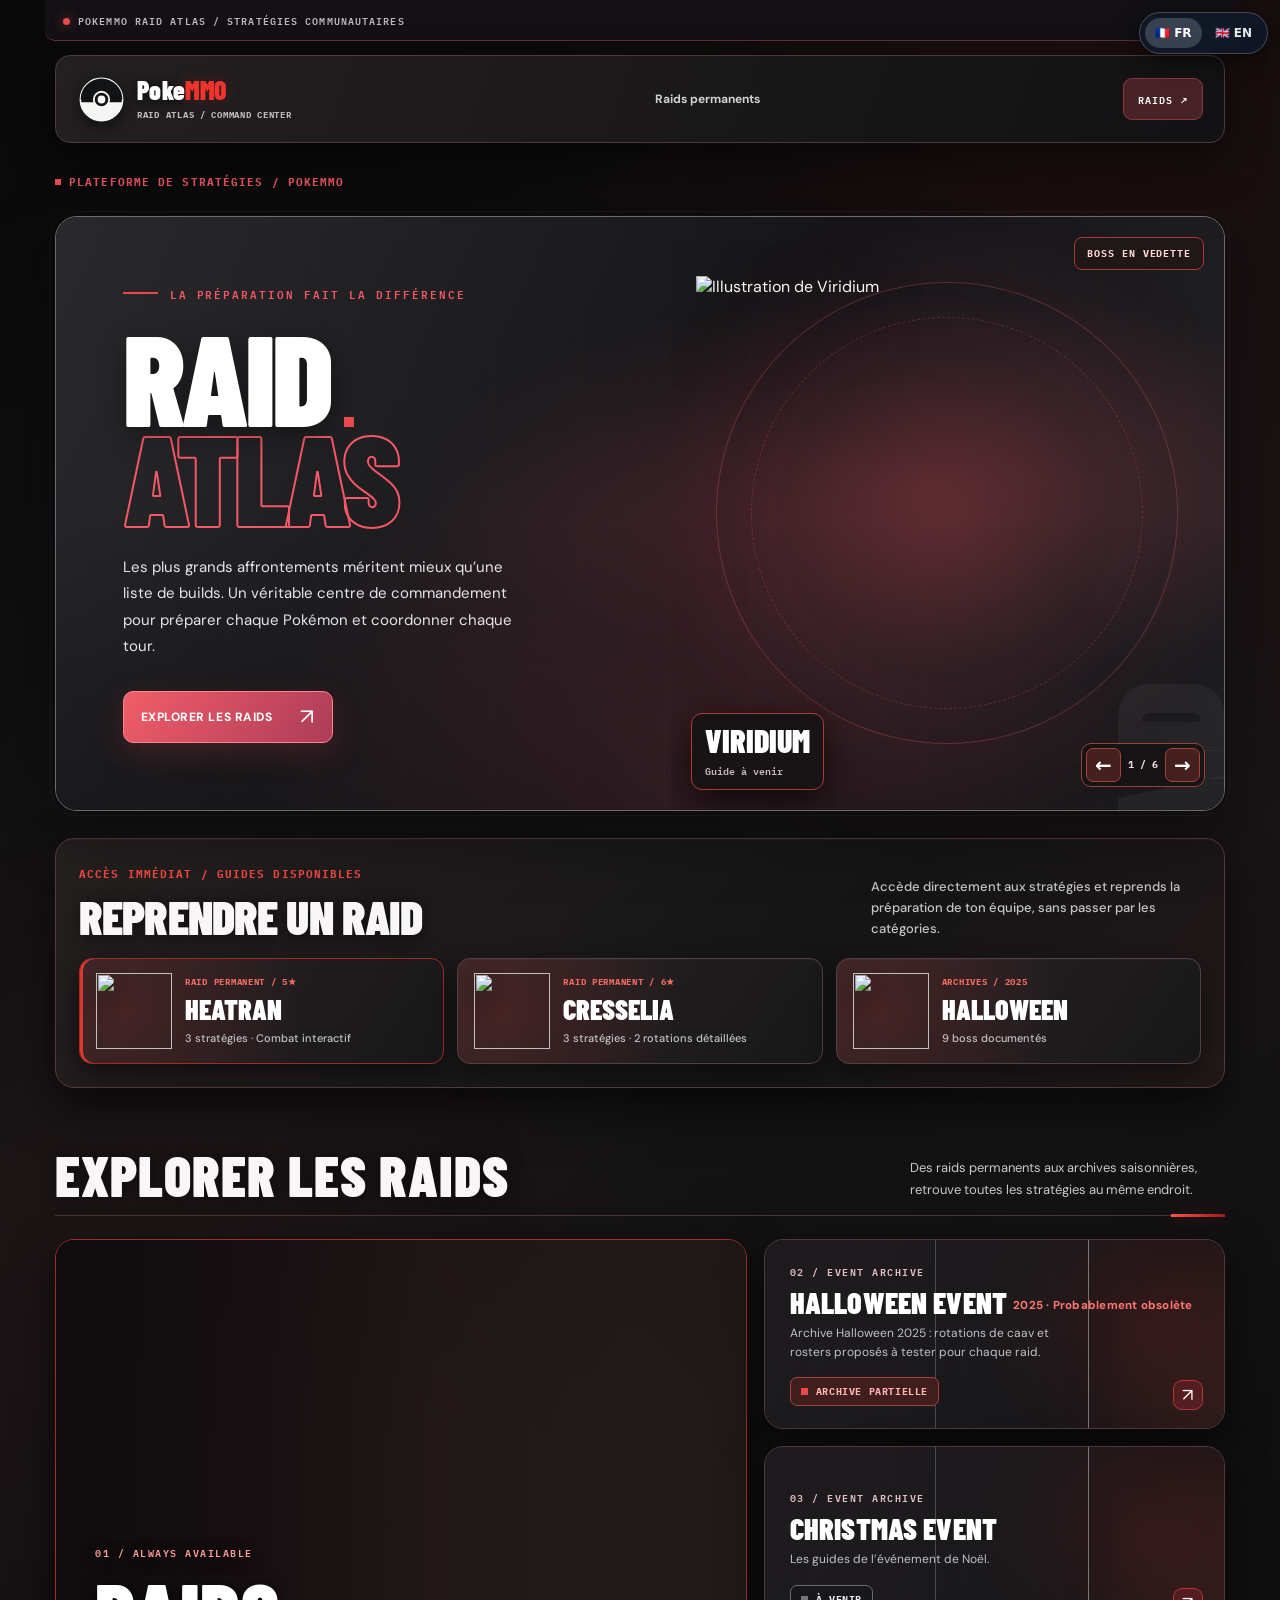
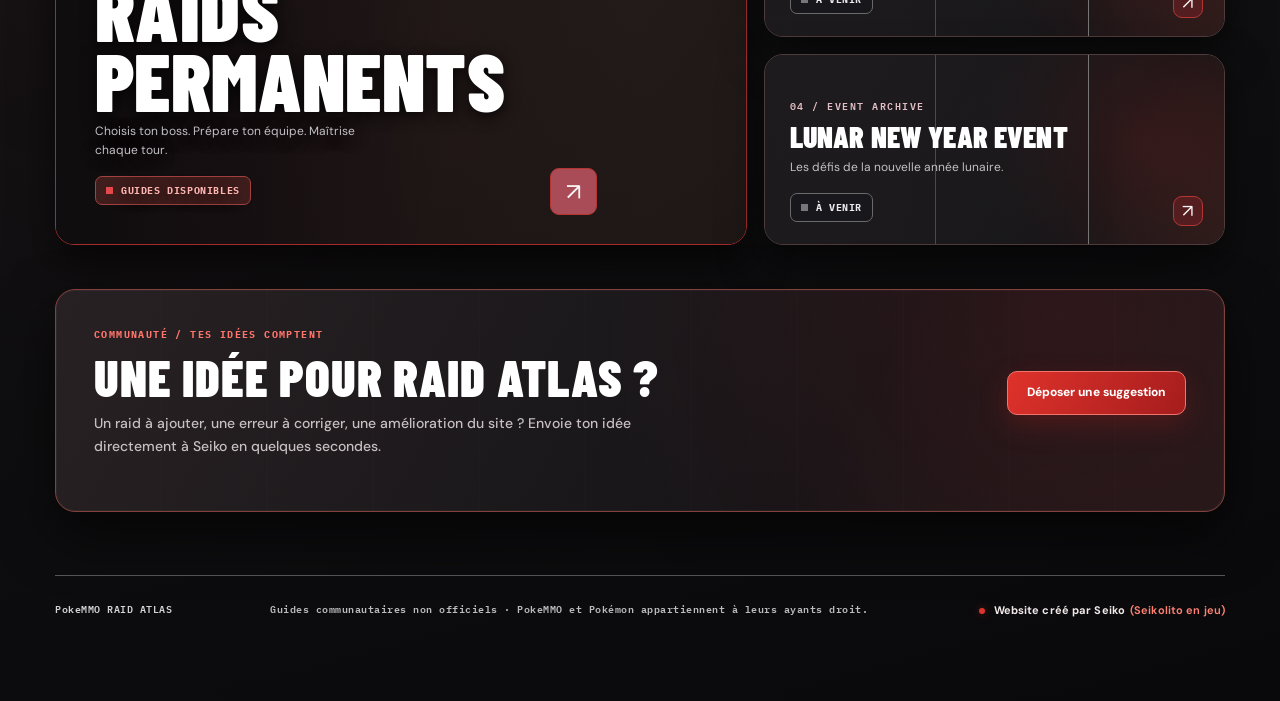
==== commit d7332829: "Add top-right FR/EN same-page language switcher" ====
--- a/index.html
+++ b/index.html
@@ -84,4 +84,4 @@
       aria-live="polite" role="status"></p>
   </section>
 
-</main><footer class="atlas-footer"><b>PokeMMO RAID ATLAS</b><span>Guides communautaires non officiels · PokeMMO et Pokémon appartiennent à leurs ayants droit.</span><span class="raid-made-by">Website créé par Seiko <span class="raid-made-by-alias">(Seikolito en jeu)</span></span></footer></div><script src="assets/raid-home-carousel.js?v=20261025-v6d"></script><script src="assets/raid-premium-v8.js?v=20261025-v14b"></script><script src="assets/raid-polish-v9.js?v=20261025-v10a"></script><script src="assets/raid-suggestions-home.js?v=20261025-sug2"></script></body></html>+</main><footer class="atlas-footer"><b>PokeMMO RAID ATLAS</b><span>Guides communautaires non officiels · PokeMMO et Pokémon appartiennent à leurs ayants droit.</span><span class="raid-made-by">Website créé par Seiko <span class="raid-made-by-alias">(Seikolito en jeu)</span></span></footer></div><script src="assets/raid-home-carousel.js?v=20261025-v6d"></script><script src="assets/raid-premium-v8.js?v=20261025-v14b"></script><script src="assets/raid-polish-v9.js?v=20261025-v10a"></script><script src="assets/raid-suggestions-home.js?v=20261025-sug2"></script><style id="raid-language-switch-style">#raid-language-switch{position:fixed;top:max(12px,env(safe-area-inset-top));right:max(12px,env(safe-area-inset-right));z-index:2147483000;display:flex;align-items:center;gap:3px;padding:5px;border:1px solid #ffffff38;border-radius:999px;background:#111827ed;box-shadow:0 5px 24px #0009;backdrop-filter:blur(12px);font:700 12px/1.2 system-ui,sans-serif}#raid-language-switch a{display:inline-flex;align-items:center;justify-content:center;gap:5px;padding:8px 10px;border-radius:999px;color:#e5e7eb;text-decoration:none;white-space:nowrap}#raid-language-switch a[aria-current="page"]{background:#374151;color:white;cursor:default}#raid-language-switch a:not([aria-current]):hover,#raid-language-switch a:not([aria-current]):focus-visible{background:#475569;color:white;outline:2px solid #f9a8d4;outline-offset:1px}@media(max-width:480px){#raid-language-switch{top:max(7px,env(safe-area-inset-top));right:max(7px,env(safe-area-inset-right));font-size:11px}#raid-language-switch a{padding:7px 8px}}</style><nav id="raid-language-switch" aria-label="Langue du site"><a lang="fr" hreflang="fr" href="https://pokemmo-raids-fr.pages.dev/" aria-current="page" title="Version française">🇫🇷 FR</a><a lang="en" hreflang="en" href="https://pokemmo-raids.pages.dev/"  title="English version">🇬🇧 EN</a></nav><script id="raid-language-switch-script">(function(){var nav=document.getElementById("raid-language-switch");if(!nav)return;var path=location.pathname;var suffix=location.search+location.hash;var fr=nav.querySelector('a[lang="fr"]'),en=nav.querySelector('a[lang="en"]');fr.href="https://pokemmo-raids-fr.pages.dev"+path+suffix;en.href="https://pokemmo-raids.pages.dev"+path+suffix;})();</script></body></html>
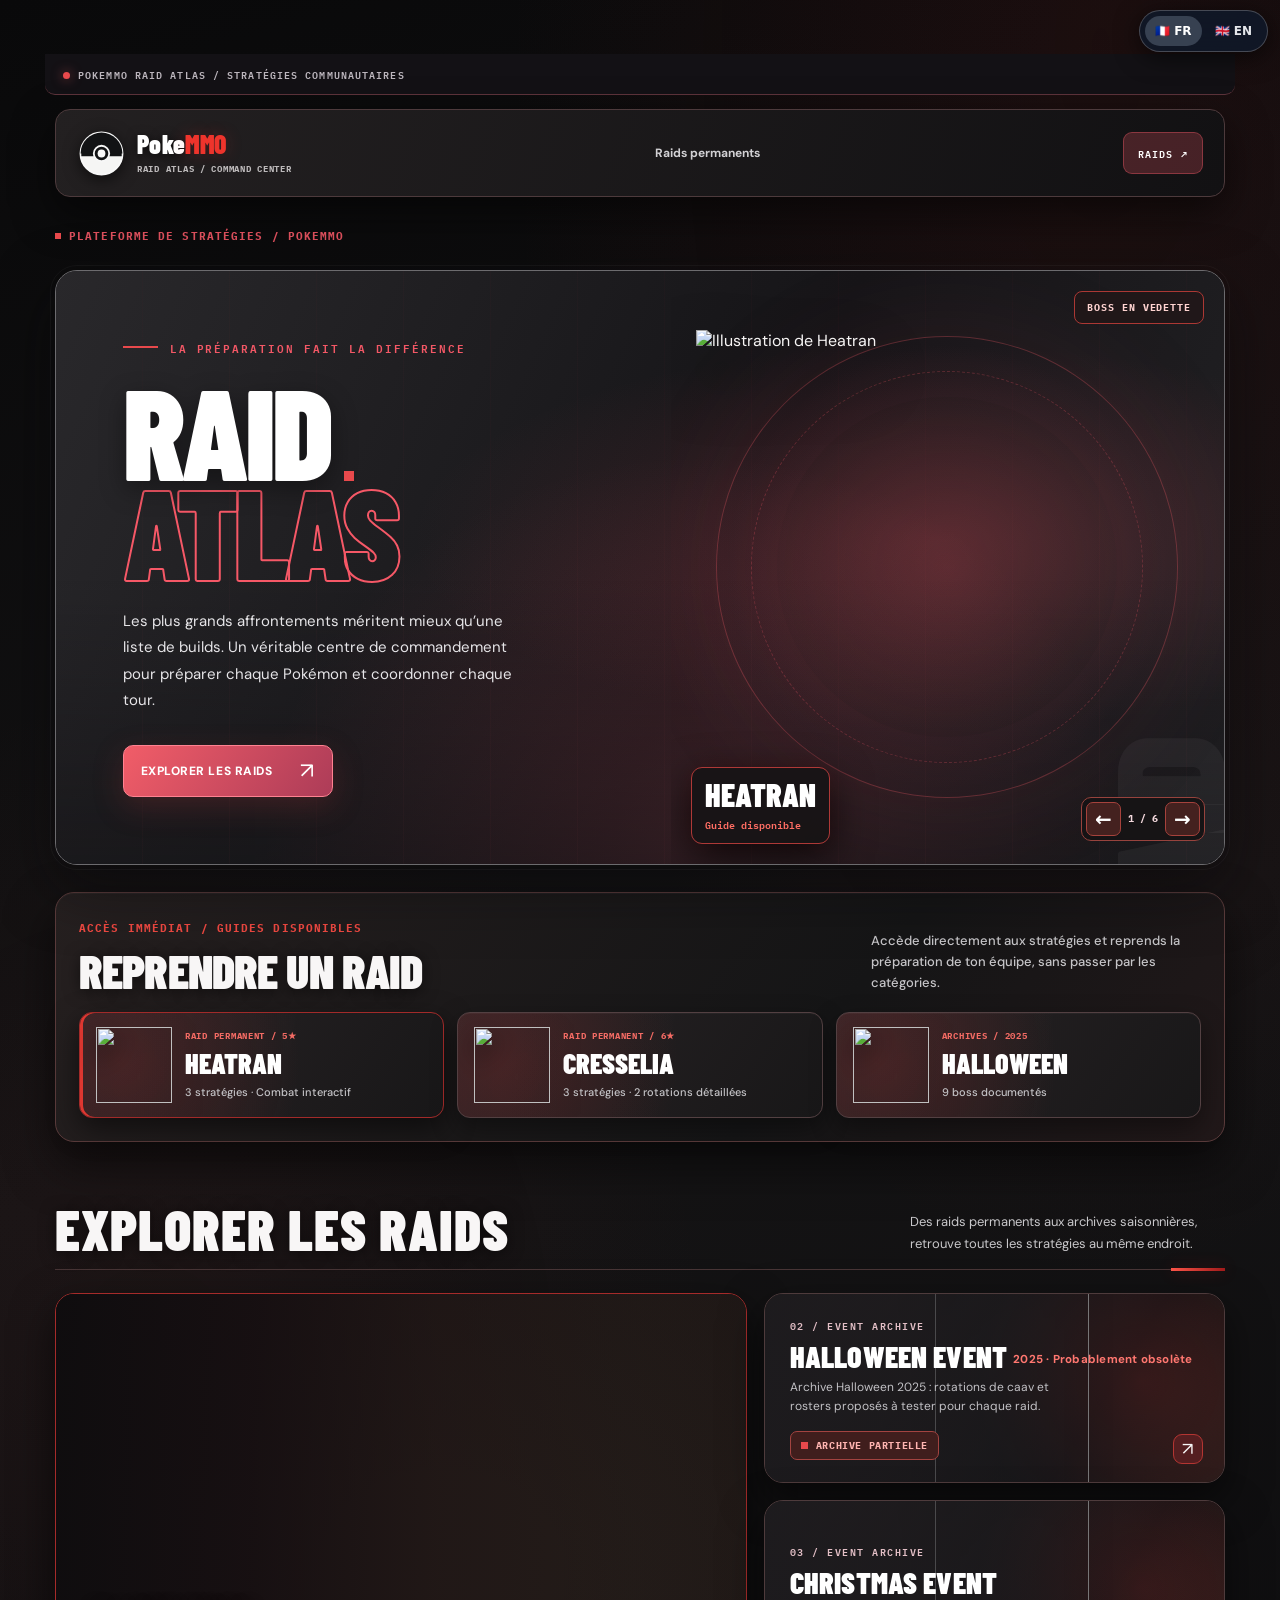
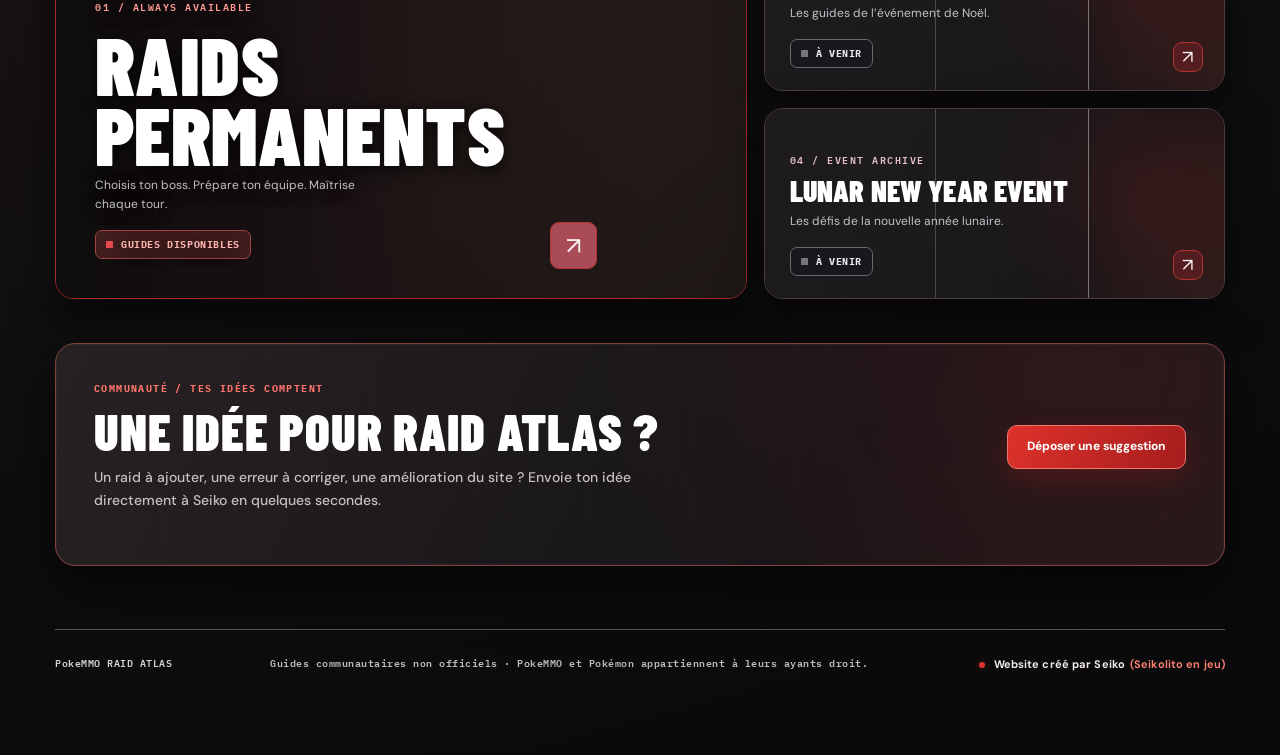
==== commit eb1712ac: "Integrate language links in top-right page header instead of floating overlay" ====
--- a/index.html
+++ b/index.html
@@ -84,4 +84,4 @@
       aria-live="polite" role="status"></p>
   </section>
 
-</main><footer class="atlas-footer"><b>PokeMMO RAID ATLAS</b><span>Guides communautaires non officiels · PokeMMO et Pokémon appartiennent à leurs ayants droit.</span><span class="raid-made-by">Website créé par Seiko <span class="raid-made-by-alias">(Seikolito en jeu)</span></span></footer></div><script src="assets/raid-home-carousel.js?v=20261025-v6d"></script><script src="assets/raid-premium-v8.js?v=20261025-v14b"></script><script src="assets/raid-polish-v9.js?v=20261025-v10a"></script><script src="assets/raid-suggestions-home.js?v=20261025-sug2"></script><style id="raid-language-switch-style">#raid-language-switch{position:fixed;top:max(12px,env(safe-area-inset-top));right:max(12px,env(safe-area-inset-right));z-index:2147483000;display:flex;align-items:center;gap:3px;padding:5px;border:1px solid #ffffff38;border-radius:999px;background:#111827ed;box-shadow:0 5px 24px #0009;backdrop-filter:blur(12px);font:700 12px/1.2 system-ui,sans-serif}#raid-language-switch a{display:inline-flex;align-items:center;justify-content:center;gap:5px;padding:8px 10px;border-radius:999px;color:#e5e7eb;text-decoration:none;white-space:nowrap}#raid-language-switch a[aria-current="page"]{background:#374151;color:white;cursor:default}#raid-language-switch a:not([aria-current]):hover,#raid-language-switch a:not([aria-current]):focus-visible{background:#475569;color:white;outline:2px solid #f9a8d4;outline-offset:1px}@media(max-width:480px){#raid-language-switch{top:max(7px,env(safe-area-inset-top));right:max(7px,env(safe-area-inset-right));font-size:11px}#raid-language-switch a{padding:7px 8px}}</style><nav id="raid-language-switch" aria-label="Langue du site"><a lang="fr" hreflang="fr" href="https://pokemmo-raids-fr.pages.dev/" aria-current="page" title="Version française">🇫🇷 FR</a><a lang="en" hreflang="en" href="https://pokemmo-raids.pages.dev/"  title="English version">🇬🇧 EN</a></nav><script id="raid-language-switch-script">(function(){var nav=document.getElementById("raid-language-switch");if(!nav)return;var path=location.pathname;var suffix=location.search+location.hash;var fr=nav.querySelector('a[lang="fr"]'),en=nav.querySelector('a[lang="en"]');fr.href="https://pokemmo-raids-fr.pages.dev"+path+suffix;en.href="https://pokemmo-raids.pages.dev"+path+suffix;})();</script></body></html>+</main><footer class="atlas-footer"><b>PokeMMO RAID ATLAS</b><span>Guides communautaires non officiels · PokeMMO et Pokémon appartiennent à leurs ayants droit.</span><span class="raid-made-by">Website créé par Seiko <span class="raid-made-by-alias">(Seikolito en jeu)</span></span></footer></div><script src="assets/raid-home-carousel.js?v=20261025-v6d"></script><script src="assets/raid-premium-v8.js?v=20261025-v14b"></script><script src="assets/raid-polish-v9.js?v=20261025-v10a"></script><script src="assets/raid-suggestions-home.js?v=20261025-sug2"></script><style id="raid-language-switch-style">body{position:relative;padding-top:max(54px,env(safe-area-inset-top))!important;}#raid-language-switch{position:absolute;top:10px;right:12px;z-index:100;display:flex;align-items:center;gap:3px;padding:5px;border:1px solid #ffffff38;border-radius:999px;background:#111827ed;box-shadow:0 5px 24px #0009;backdrop-filter:blur(12px);font:700 12px/1.2 system-ui,sans-serif}#raid-language-switch a{display:inline-flex;align-items:center;justify-content:center;gap:5px;padding:8px 10px;border-radius:999px;color:#e5e7eb;text-decoration:none;white-space:nowrap}#raid-language-switch a[aria-current="page"]{background:#374151;color:white;cursor:default}#raid-language-switch a:not([aria-current]):hover,#raid-language-switch a:not([aria-current]):focus-visible{background:#475569;color:white;outline:2px solid #f9a8d4;outline-offset:1px}@media(max-width:480px){#raid-language-switch{top:7px;right:7px;font-size:11px}#raid-language-switch a{padding:7px 8px}}</style><nav id="raid-language-switch" aria-label="Langue du site"><a lang="fr" hreflang="fr" href="https://pokemmo-raids-fr.pages.dev/" aria-current="page" title="Version française">🇫🇷 FR</a><a lang="en" hreflang="en" href="https://pokemmo-raids.pages.dev/"  title="English version">🇬🇧 EN</a></nav><script id="raid-language-switch-script">(function(){var nav=document.getElementById("raid-language-switch");if(!nav)return;var path=location.pathname;var suffix=location.search+location.hash;var fr=nav.querySelector('a[lang="fr"]'),en=nav.querySelector('a[lang="en"]');fr.href="https://pokemmo-raids-fr.pages.dev"+path+suffix;en.href="https://pokemmo-raids.pages.dev"+path+suffix;})();</script></body></html>
